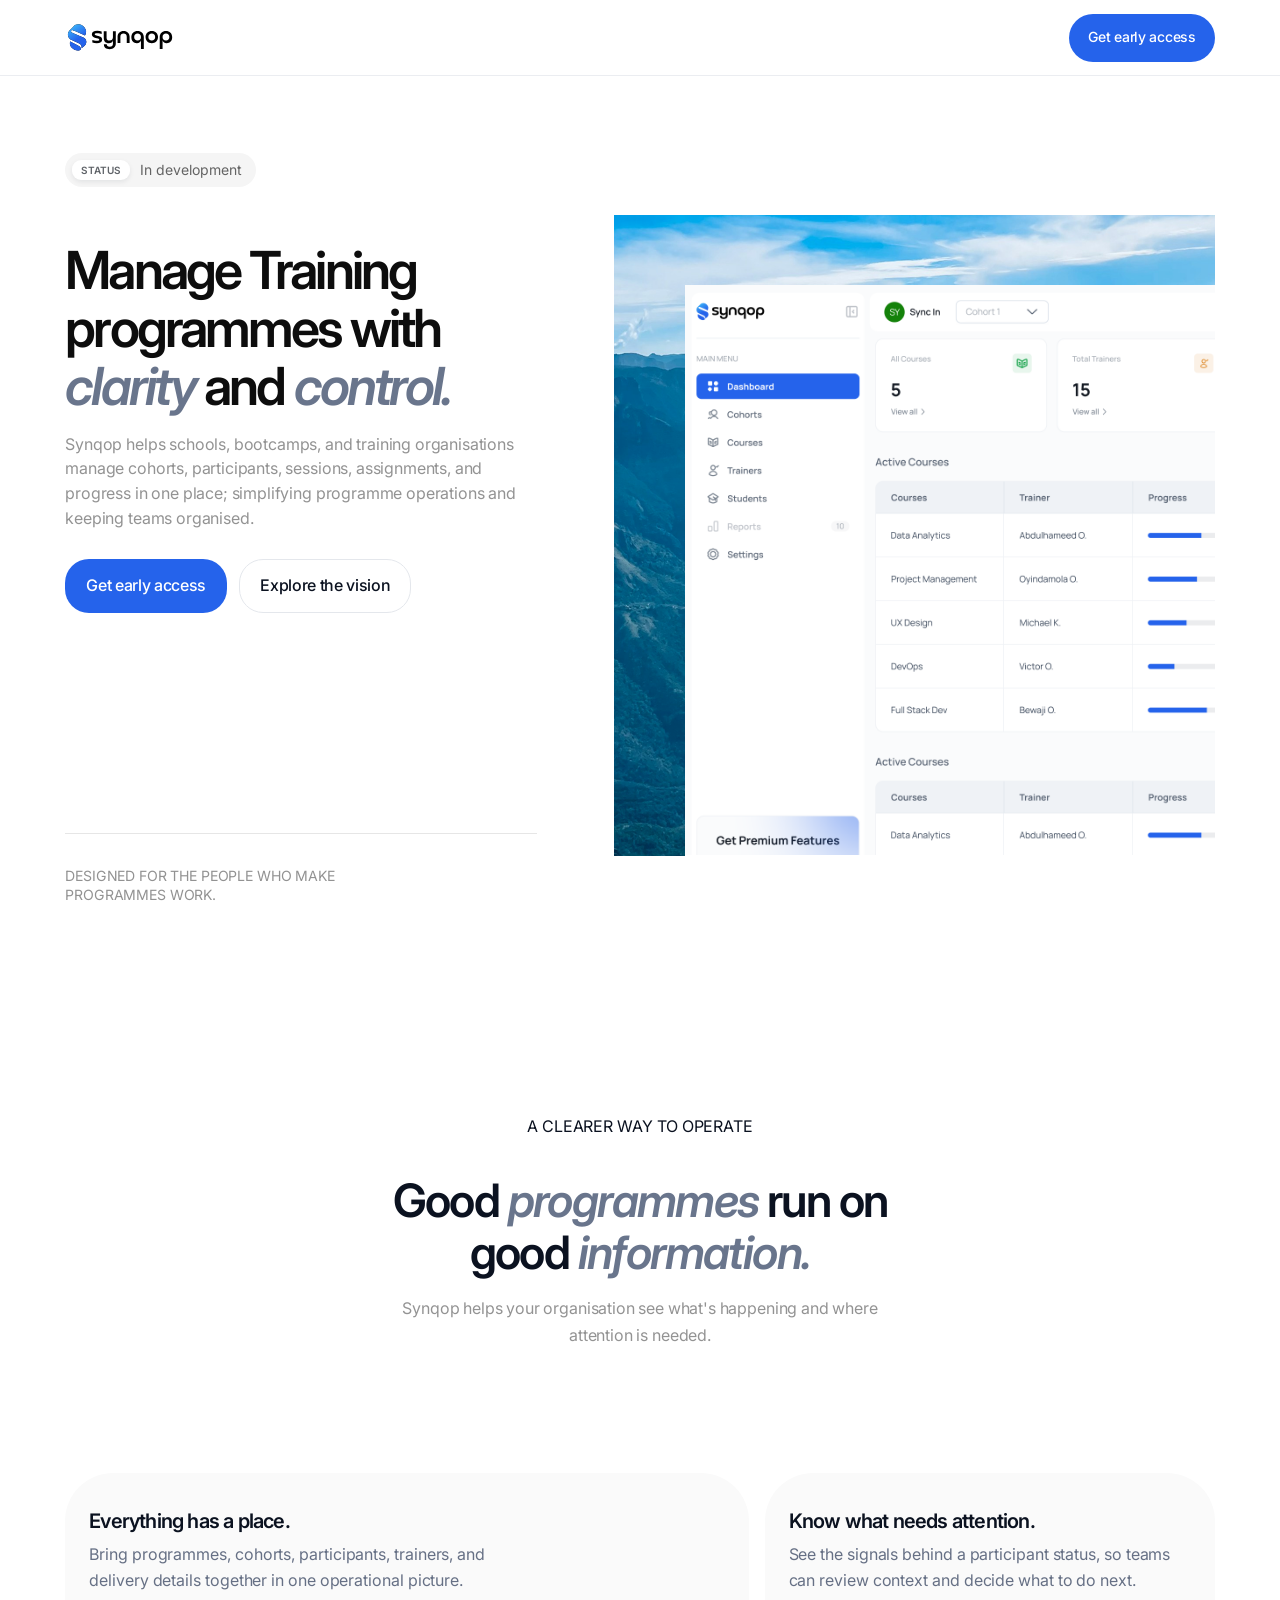
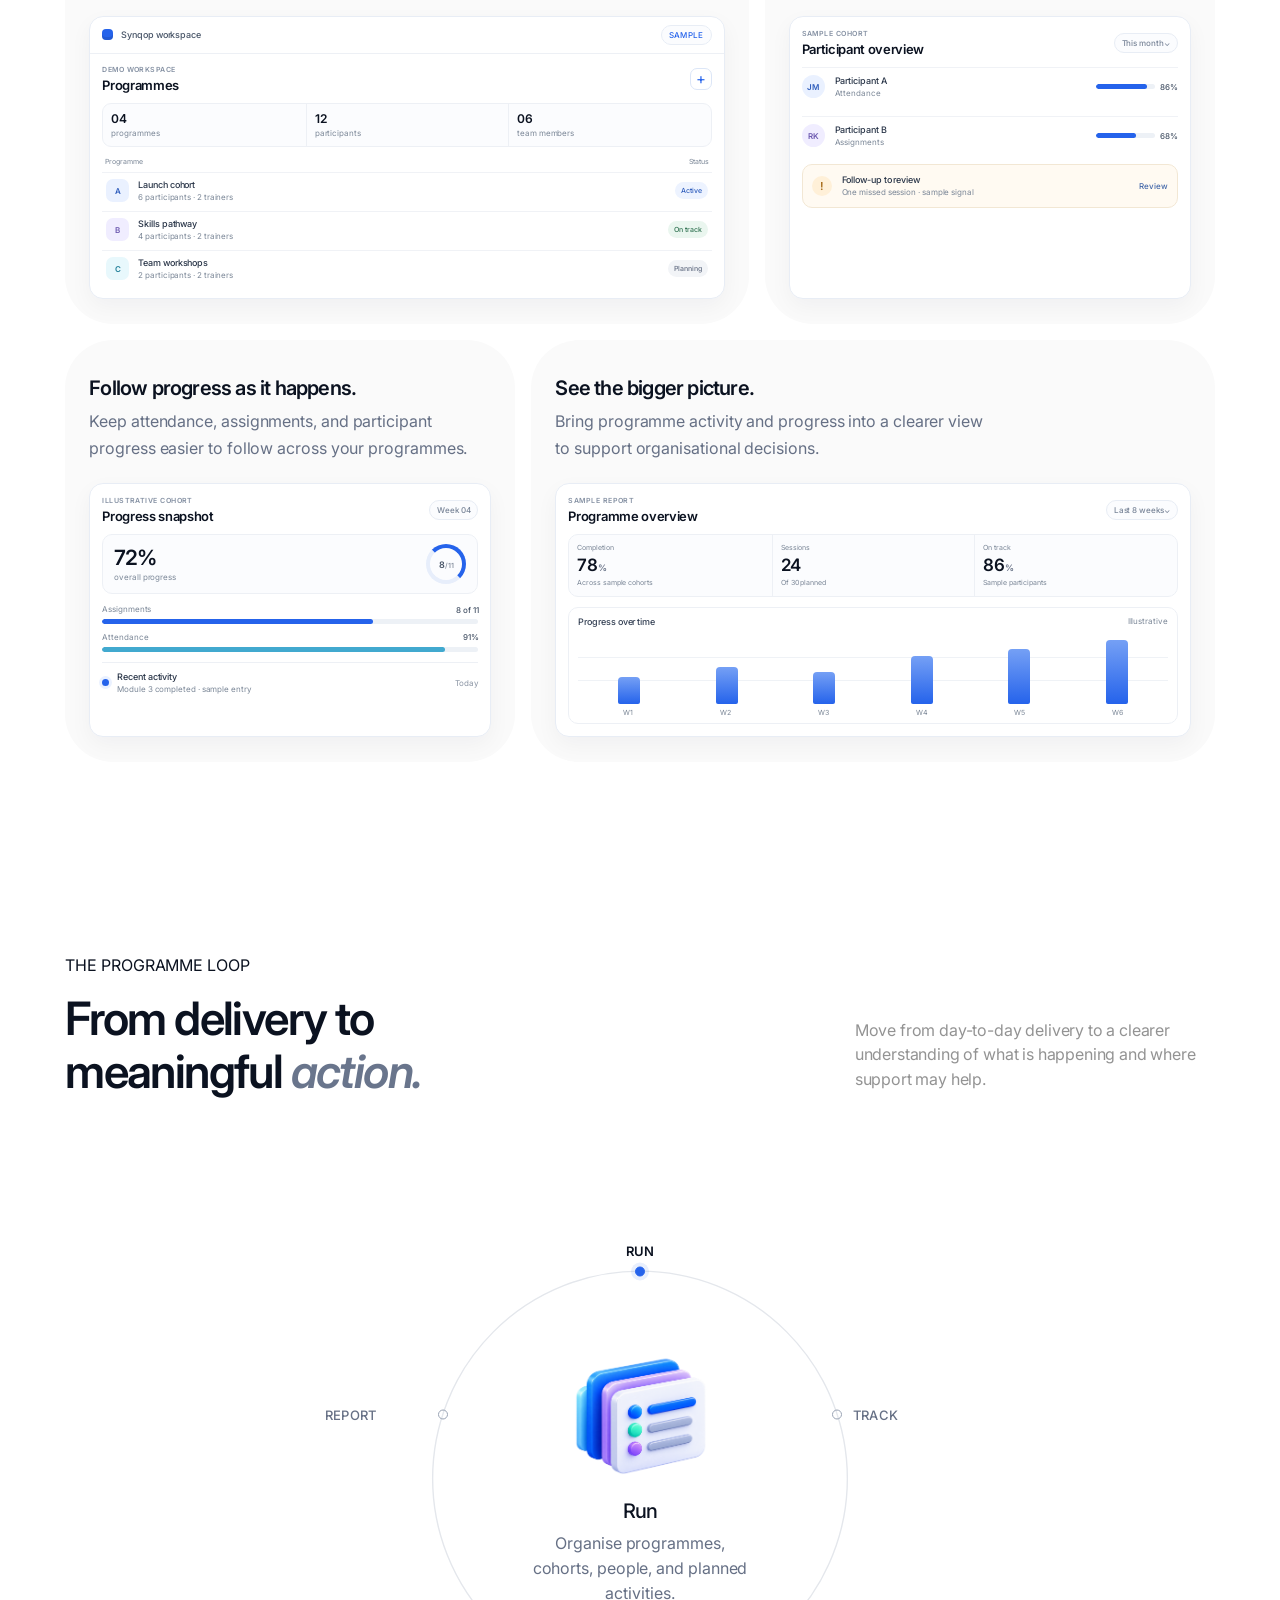
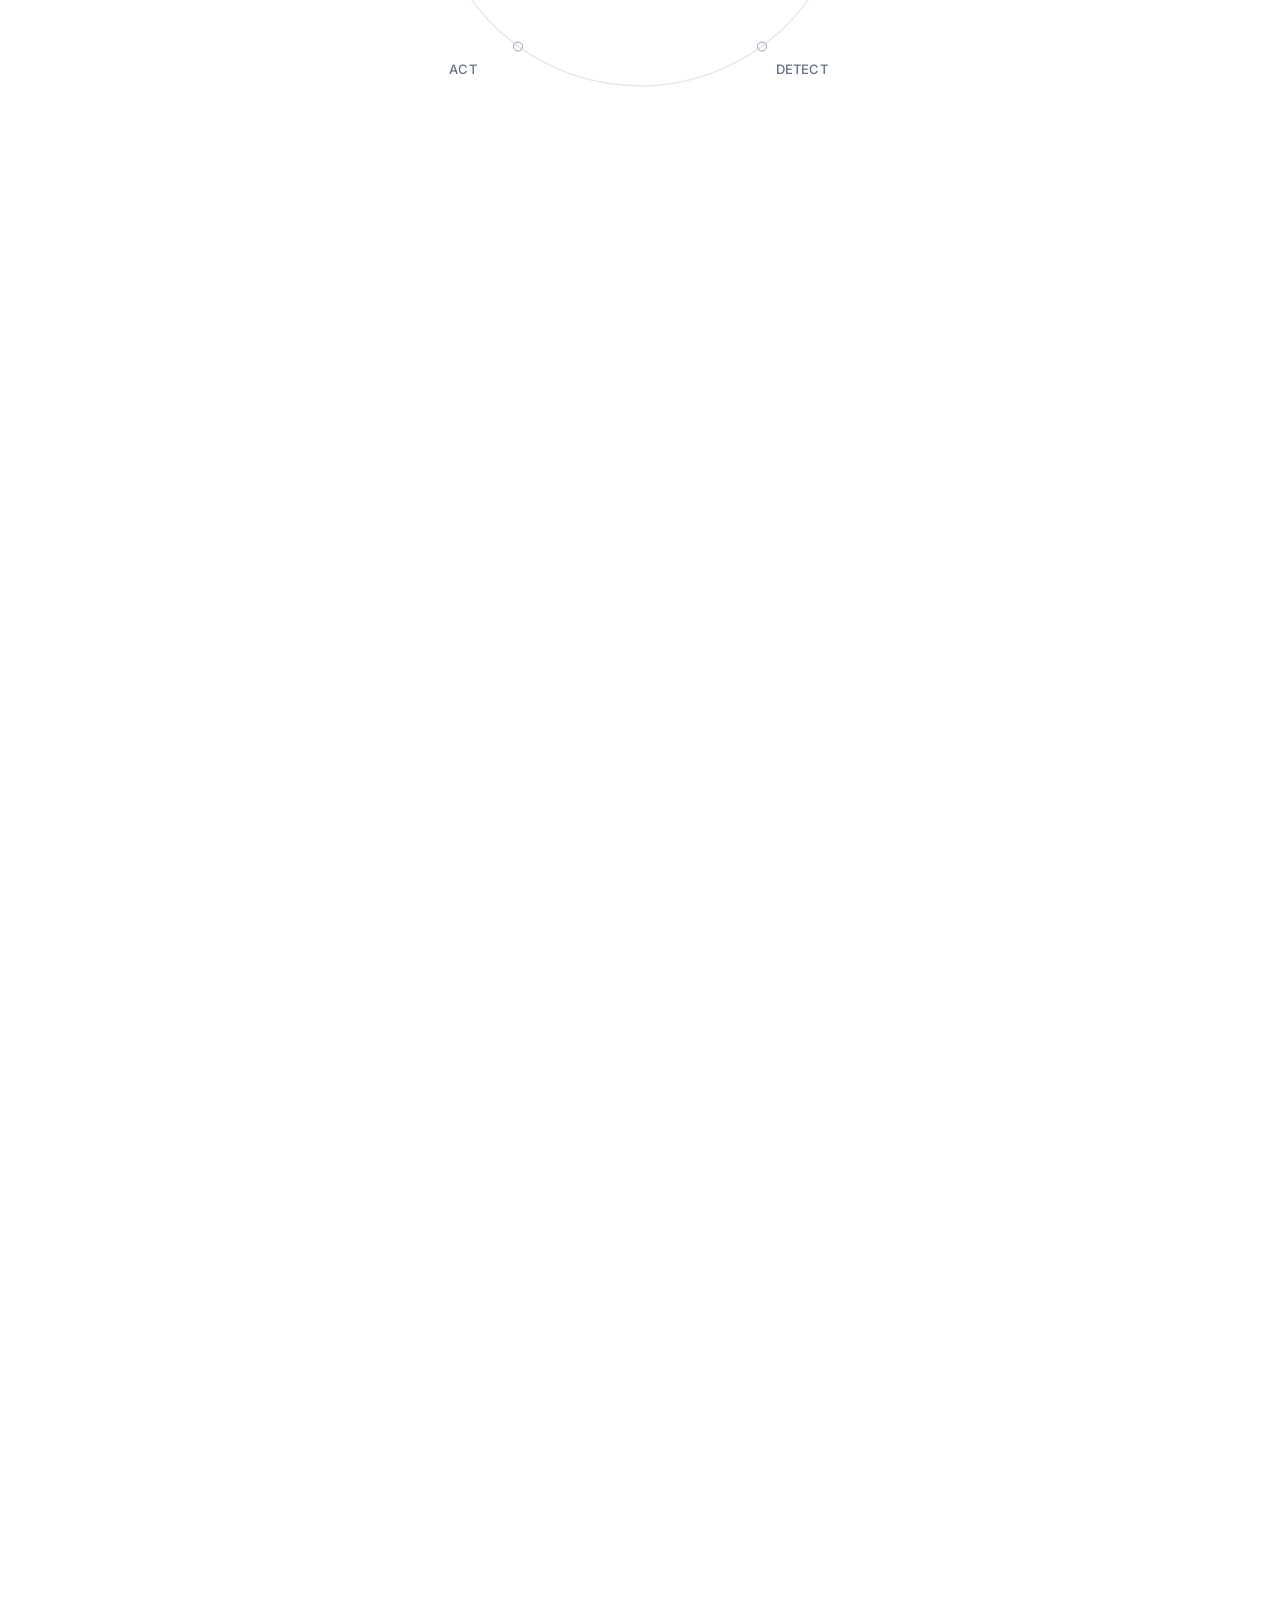
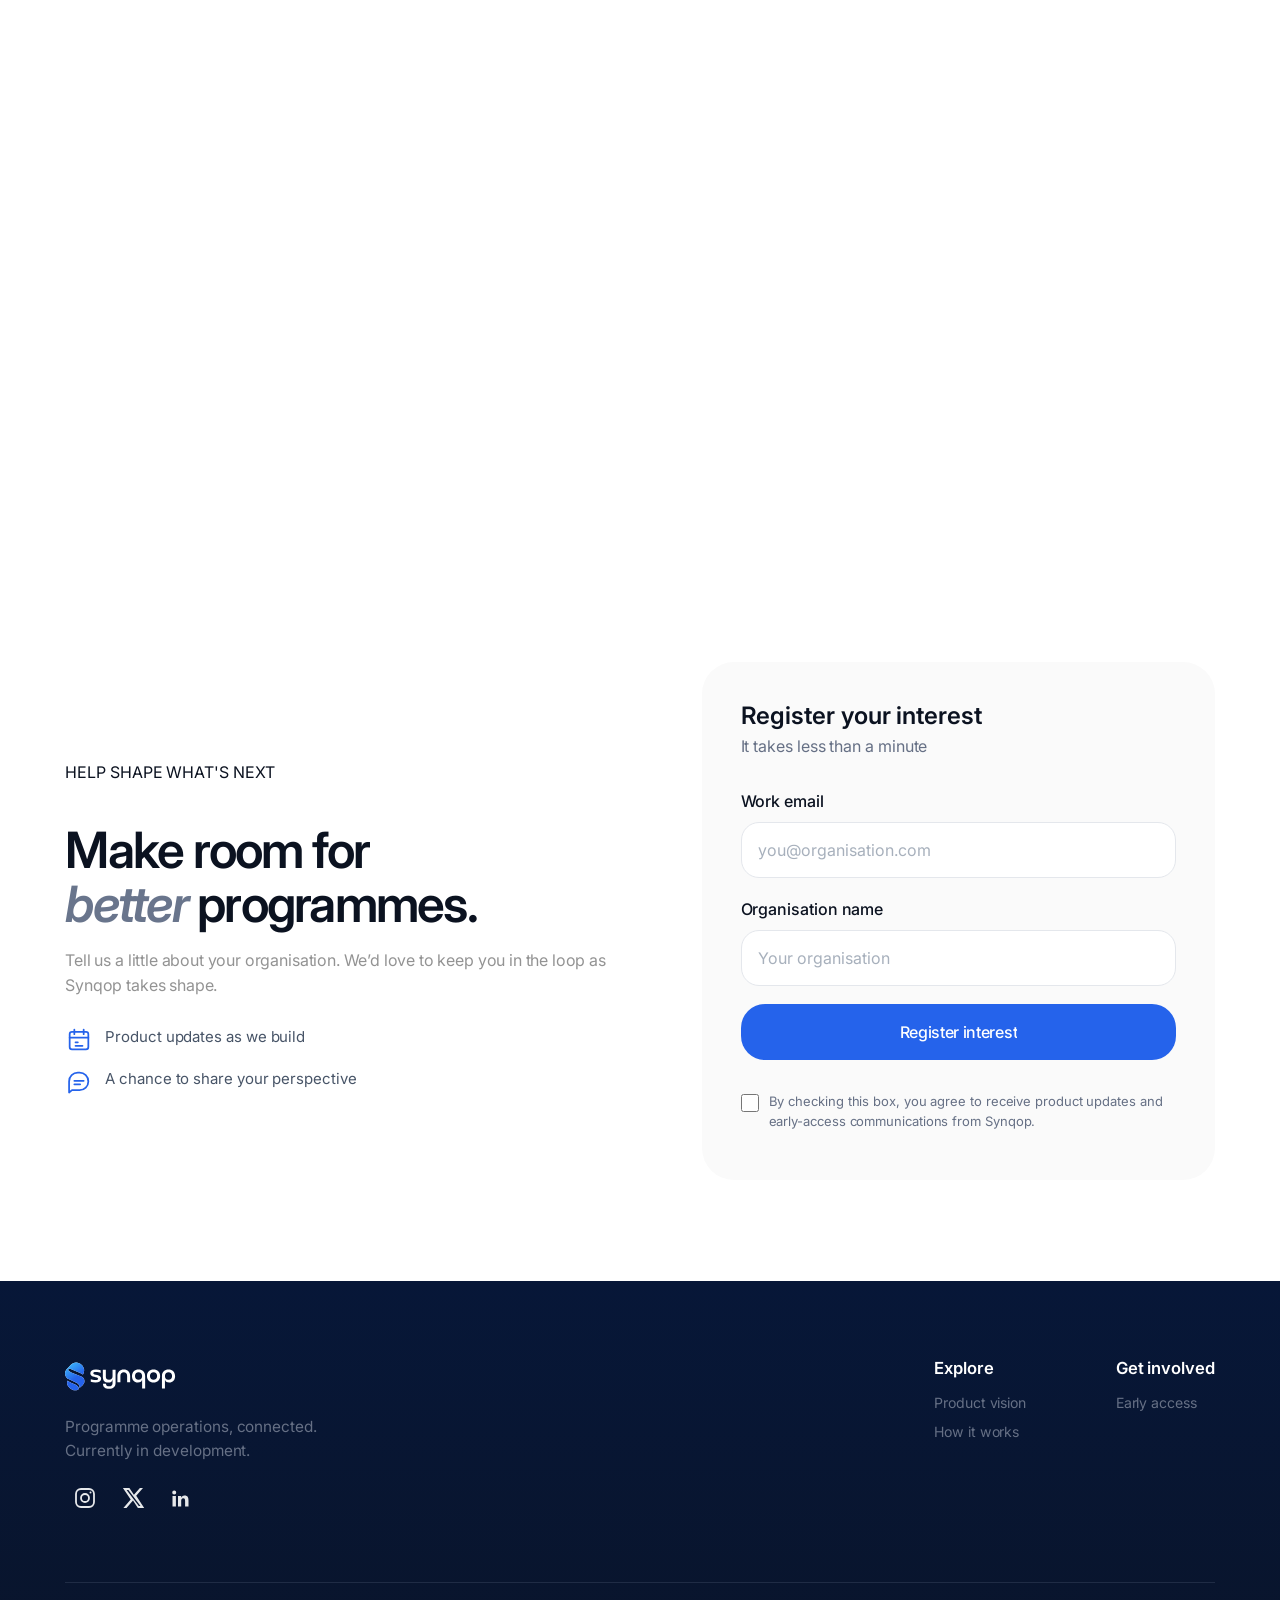
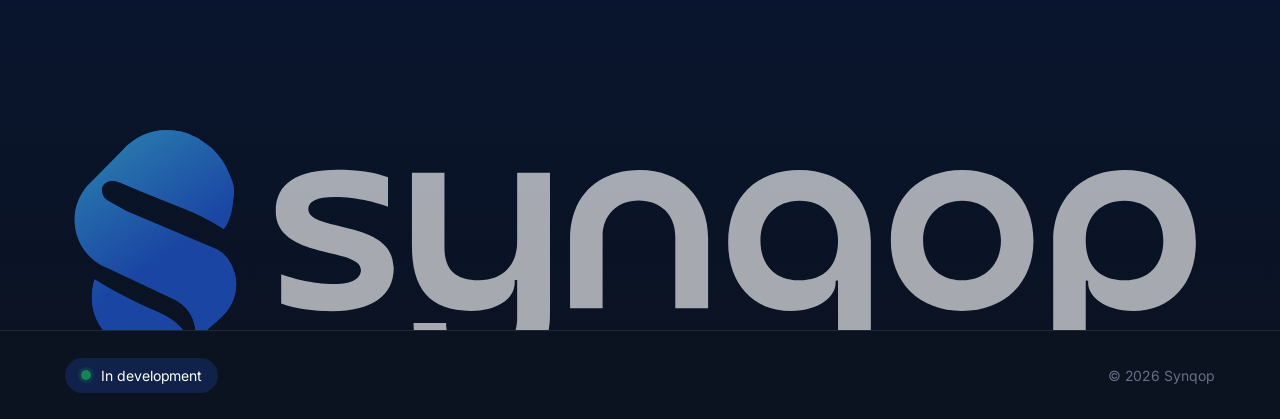
==== index.html @ 8744304a "added social links to the footer" ====
<!DOCTYPE html>
<html lang="en">
  <head>
    <title>
      Synqop - Manage Training programmes with control.
    </title>

    <meta charset="utf-8" />
    <meta name="viewport" content="width=device-width, initial-scale=1" />
    <meta name="theme-color" content="#fafafa" />
    <meta
      name="description"
      content="Synqop brings programme delivery, participant progress, and follow-up into one clear view."/>

    <meta property="og:title" content="Synqop - Manage Training programmes with control." />
    <meta property="og:site_name" content="Synqop - Manage Training programmes with control." />

    <meta
      property="og:description"
      content="Synqop brings programme delivery, participant progress, and follow-up into one clear view."/>

    <meta property="og:type" content="website" />
    <meta property="og:image" content="https://synqop.com/images/og-image.jpeg" />
    <meta property="og:image:width" content="1200" />
    <meta property="og:image:height" content="630" />
    <meta property="og:image:type" content="image/png" />
    <meta property="og:image:alt" content="Synqop programme operations dashboard preview." />

    <meta name="twitter:card" content="summary_large_image" />
    <meta name="twitter:title" content="Synqop - Manage Training programmes with control." />
    <meta
      name="twitter:description"
      content="Synqop helps manage cohorts, participants, sessions, assignments, and progress in one place."/>

    <meta name="twitter:image" content="https://synqop.com/images/og-image.jpeg" />
    <meta name="twitter:image:alt" content="Synqop programme operations dashboard preview." />

    <link rel="icon" type="image/svg+xml" href="public/icons/favicon.svg" />
    <link rel="apple-touch-icon" href="public/icons/apple-touch-icon.png" />
    <link rel="preconnect" href="https://fonts.googleapis.com" />
    <link rel="preconnect" href="https://fonts.gstatic.com" crossorigin />

    <link
      href="https://fonts.googleapis.com/css2?family=Inter:opsz,wght@14..32,400..700&display=swap"
      rel="stylesheet"/>
    <link rel="stylesheet" href="src/styles/styles.css" />
    <script src="src/scripts/script.js" defer></script>

  </head>
  <body>
    <a class="skip-link" href="#main">Skip to content</a>
    <header class="site-header">
      <div class="container nav-wrap">
        <a class="brand" href="#top" aria-label="Synqop home">
          <img
            class="brand-logo"
            src="public/images/synqop-logo.svg"
            alt="Synqop"
          />
        </a>
        
        <!-- <span class="dev-label"><span></span> In development</span> -->
        <!-- <button
          class="menu-toggle"
          aria-expanded="false"
          aria-controls="primary-nav"
          aria-label="Open navigation"
        >
          <span></span><span></span>
        </button> -->

        <!-- <nav id="primary-nav" class="primary-nav" aria-label="Main navigation">
          <a href="#product">Product</a><a href="#workflow">How it works</a
          ><a href="#capabilities">Capabilities</a>
        </nav> -->

        <a class="button button-small header-cta" href="#early-access">
          <span class="button-label-window">
            <span class="button-label-stack">
              <span class="button-label">Get early access</span>
              <span class="button-label button-label-duplicate" aria-hidden="true">Get early access</span>
            </span>
          </span>
        </a>
      </div>
    </header>

    <main id="main">
      <section class="hero container" id="top">
        <div class="hero-copy">
          <div class="hero-copy-inner">
            <p class="hero-status" aria-label="New, in development">
              <span class="hero-status-text">STATUS</span>
              <span>In development</span>
            </p>

            <h1>
              <span class="hero-heading-clip">
                <span class="hero-heading-text">
                  Manage Training<br />programmes with<br /><span>clarity</span> and
                  <span>control.</span>
                </span>
              </span>
            </h1>
            <p class="lede">
              Synqop helps schools, bootcamps, and training organisations manage cohorts, 
              participants, sessions, assignments, and progress in one place; 
              simplifying programme operations and keeping teams organised.
            </p>
          </div>

          <div class="hero-actions">
            <a class="button" href="#early-access">
              <span class="button-label-window">
                <span class="button-label-stack">
                  <span class="button-label">Get early access</span>
                  <span class="button-label button-label-duplicate" aria-hidden="true">Get early access</span>
                </span>
              </span>
            </a>
            <a class="button button-secondary" href="#product">
              <span class="button-label-window">
                <span class="button-label-stack">
                  <span class="button-label">Explore the vision</span>
                  <span class="button-label button-label-duplicate" aria-hidden="true">Explore the vision</span>
                </span>
              </span>
            </a>
          </div>

          <div class="hero-note">
            <p>
              DESIGNED FOR THE PEOPLE WHO MAKE PROGRAMMES WORK.
            </p>
          </div>
        </div>

        <div class="hero-visual hero-visual--landscape"
          role="group" aria-label="Product image area with landscape background pending">
          <div class="hero-product-frame">
            <div class="hero-product-placeholder"
              role="img"
              aria-label="Synqop Admin Dashboard">
            </div>
          </div>
        </div>
      </section>

      <!-- <section class="trust-strip container" aria-label="Product principles">
        <span>One connected view of</span><b>PROGRAMMES</b><i></i><b>PEOPLE</b
        ><i></i><b>PROGRESS</b><i></i><b>FOLLOW-UP</b>
      </section> -->

      <section class="section product-section" id="product">
        <div class="product-container container">
          <div class="section-heading" data-reveal>
            <p class="eyebrow">A CLEARER WAY TO OPERATE</p>
            <h2>Good <span>programmes</span> run on<br />good <span>information.</span></h2>

            <p class="lede">
              <!-- Bring programme delivery, participant progress, 
              and important signals into one clearer view.  -->
              Synqop helps your organisation see what's 
              happening and where attention is needed.
            </p>
          </div>
          <div class="product-grid">
            <article class="product-card" data-reveal>
              <h3>Everything has a place.</h3>
              <p>
                Bring programmes, cohorts, participants, trainers, and delivery
                details together in one operational picture.
              </p>
              <div class="card-illustration illustration-connected" data-illustration-slot="connected-delivery" aria-hidden="true">
                <div class="mini-workspace">
                  <div class="mini-workspace-topbar visual-reveal">
                    <span class="mini-brand-mark"></span>
                    <span>Synqop workspace</span>
                    <span class="mini-sample-tag">SAMPLE</span>
                  </div>
                  <div class="mini-workspace-content">
                    <div class="mini-view-heading visual-reveal">
                      <div><span class="mini-overline">DEMO WORKSPACE</span><strong>Programmes</strong></div>
                      <span class="mini-action-dot">+</span>
                    </div>
                    <div class="mini-stat-strip visual-reveal">
                      <div><strong>04</strong><span>programmes</span></div>
                      <div><strong>12</strong><span>participants</span></div>
                      <div><strong>06</strong><span>team members</span></div>
                    </div>
                    <div class="mini-programme-list">
                      <div class="mini-list-heading visual-reveal"><span>Programme</span><span>Status</span></div>
                      <div class="mini-programme-row visual-reveal">
                        <span class="mini-row-symbol symbol-blue">A</span><span class="mini-row-copy"><strong>Launch cohort</strong><small>6 participants · 2 trainers</small></span><span class="mini-status status-blue">Active</span>
                      </div>
                      <div class="mini-programme-row visual-reveal">
                        <span class="mini-row-symbol symbol-violet">B</span><span class="mini-row-copy"><strong>Skills pathway</strong><small>4 participants · 2 trainers</small></span><span class="mini-status status-green">On track</span>
                      </div>
                      <div class="mini-programme-row visual-reveal">
                        <span class="mini-row-symbol symbol-cyan">C</span><span class="mini-row-copy"><strong>Team workshops</strong><small>2 participants · 2 trainers</small></span><span class="mini-status status-muted">Planning</span>
                      </div>
                    </div>
                  </div>
                </div>
              </div>
            </article>

            <article class="product-card" data-reveal>
              <h3>Know what needs attention.</h3>
              <p>
                See the signals behind a participant status, so teams can review
                context and decide what to do next.
              </p>
              <div class="card-illustration illustration-signals" data-illustration-slot="transparent-signals" aria-hidden="true">
                <div class="mini-monitor">
                  <div class="mini-monitor-heading visual-reveal">
                    <div><span class="mini-overline">SAMPLE COHORT</span><strong>Participant overview</strong></div>
                    <span class="mini-range-pill">This month⌄</span>
                  </div>
                  <div class="mini-participant-row visual-reveal">
                    <span class="mini-avatar avatar-blue">JM</span>
                    <span class="mini-row-copy"><strong>Participant A</strong><small>Attendance</small></span>
                    <span class="mini-participant-progress"><i class="mini-progress-track"><i class="mini-progress-fill" style="--progress: 86%"></i></i><b>86%</b></span>
                  </div>
                  <div class="mini-participant-row visual-reveal">
                    <span class="mini-avatar avatar-violet">RK</span>
                    <span class="mini-row-copy"><strong>Participant B</strong><small>Assignments</small></span>
                    <span class="mini-participant-progress"><i class="mini-progress-track"><i class="mini-progress-fill" style="--progress: 68%"></i></i><b>68%</b></span>
                  </div>
                  <div class="mini-followup-alert visual-reveal">
                    <span class="mini-alert-mark">!</span>
                    <span class="mini-row-copy"><strong>Follow-up to review</strong><small>One missed session · sample signal</small></span>
                    <span class="mini-alert-link">Review</span>
                  </div>
                </div>
              </div>
            </article>
            <article class="product-card" data-reveal>
              <h3>Follow progress as it happens.</h3>
              <p>
                Keep attendance, assignments, and participant progress easier
                to follow across your programmes.
              </p>
              <div class="card-illustration illustration-progress" data-illustration-slot="progress-tracking" aria-hidden="true">
                <div class="mini-progress-view">
                  <div class="mini-progress-heading visual-reveal">
                    <div><span class="mini-overline">ILLUSTRATIVE COHORT</span><strong>Progress snapshot</strong></div>
                    <span class="mini-week-pill">Week 04</span>
                  </div>
                  <div class="mini-progress-summary visual-reveal">
                    <div><strong>72%</strong><span>overall progress</span></div>
                    <div class="mini-completion-ring"><span>8<small>/11</small></span></div>
                  </div>
                  <div class="mini-progress-metrics visual-reveal">
                    <div class="mini-progress-line"><span>Assignments</span><b>8 of 11</b><i class="mini-progress-track"><i class="mini-progress-fill" style="--progress: 72%"></i></i></div>
                    <div class="mini-progress-line"><span>Attendance</span><b>91%</b><i class="mini-progress-track"><i class="mini-progress-fill fill-cyan" style="--progress: 91%"></i></i></div>
                  </div>
                  <div class="mini-activity visual-reveal"><span class="mini-activity-dot"></span><span><strong>Recent activity</strong><small>Module 3 completed · sample entry</small></span><time>Today</time></div>
                </div>
              </div>
            </article>
            <article class="product-card" data-reveal>
              <h3>See the bigger picture.</h3>
              <p>
                Bring programme activity and progress into a clearer view to
                support organisational decisions.
              </p>
              <div class="card-illustration illustration-reporting" data-illustration-slot="programme-reporting" aria-hidden="true">
                <div class="mini-report">
                  <div class="mini-report-heading visual-reveal">
                    <div><span class="mini-overline">SAMPLE REPORT</span><strong>Programme overview</strong></div>
                    <span class="mini-range-pill">Last 8 weeks⌄</span>
                  </div>
                  <div class="mini-report-metrics visual-reveal">
                    <div><span>Completion</span><strong>78<small>%</small></strong><em>Across sample cohorts</em></div>
                    <div><span>Sessions</span><strong>24</strong><em>Of 30 planned</em></div>
                    <div><span>On track</span><strong>86<small>%</small></strong><em>Sample participants</em></div>
                  </div>
                  <div class="mini-chart-panel visual-reveal">
                    <div class="mini-chart-title"><strong>Progress over time</strong><span>Illustrative</span></div>
                    <div class="mini-chart">
                      <span class="mini-chart-grid grid-one"></span><span class="mini-chart-grid grid-two"></span>
                      <i class="mini-chart-bar" style="--bar-height: 38%"></i><i class="mini-chart-bar" style="--bar-height: 52%"></i><i class="mini-chart-bar" style="--bar-height: 46%"></i><i class="mini-chart-bar" style="--bar-height: 68%"></i><i class="mini-chart-bar" style="--bar-height: 78%"></i><i class="mini-chart-bar" style="--bar-height: 91%"></i>
                    </div>
                    <div class="mini-chart-labels"><span>W1</span><span>W2</span><span>W3</span><span>W4</span><span>W5</span><span>W6</span></div>
                  </div>
                </div>
              </div>
            </article>
          </div>
        </div>
      </section>
      
      <section class="section workflow-section" id="workflow">
        <div class="container">
          <div class="workflow-intro" data-reveal>
            <div>
              <p class="eyebrow">THE PROGRAMME LOOP</p>
              <!-- <h2>From <span>delivery</span> run on<br />good <span>information.</span></h2> -->
              <h2>From delivery to <br />meaningful <span>action.</span></h2>
            </div>
            <p class="lede">
              Move from day-to-day delivery to a clearer understanding of what
              is happening and where support may help.
            </p>
          </div>
          <div class="loop-sequence" data-loop-sequence>
            <div class="loop-sticky">
              <div class="loop-scroll-content">
                <div
                  class="loop-diagram"
                  role="group"
                  aria-label="Five stages in the Synqop programme workflow"
                >
                  <svg class="loop-orbit-svg" viewBox="0 0 100 100" aria-hidden="true">
                    <circle class="orbit-track" cx="50" cy="50" r="48" />
                    <path class="orbit-progress-segment" data-progress-arc="0" d="M50 2 A48 48 0 0 1 95.65 35.17" />
                    <path class="orbit-progress-segment" data-progress-arc="1" d="M95.65 35.17 A48 48 0 0 1 78.21 88.83" />
                    <path class="orbit-progress-segment" data-progress-arc="2" d="M78.21 88.83 A48 48 0 0 1 21.79 88.83" />
                    <path class="orbit-progress-segment" data-progress-arc="3" d="M21.79 88.83 A48 48 0 0 1 4.35 35.17" />
                    <path class="orbit-progress-segment" data-progress-arc="4" d="M4.35 35.17 A48 48 0 0 1 50 2" />
                  </svg>

                  <ol class="loop-stages" aria-label="Programme stages">
                    <li class="loop-stage is-active" data-stage="0" aria-current="step">
                      <span class="stage-marker" aria-hidden="true"></span>
                      <span class="stage-name">Run</span>
                    </li>
                    <li class="loop-stage" data-stage="1">
                      <span class="stage-marker" aria-hidden="true"></span>
                      <span class="stage-name">Track</span>
                    </li>
                    <li class="loop-stage" data-stage="2">
                      <span class="stage-marker" aria-hidden="true"></span>
                      <span class="stage-name">Detect</span>
                    </li>
                    <li class="loop-stage" data-stage="3">
                      <span class="stage-marker" aria-hidden="true"></span>
                      <span class="stage-name">Act</span>
                    </li>
                    <li class="loop-stage" data-stage="4">
                      <span class="stage-marker" aria-hidden="true"></span>
                      <span class="stage-name">Report</span>
                    </li>
                  </ol>

                  <div class="loop-core" aria-live="polite" aria-atomic="true">
                    <div class="loop-visual is-active" data-visual="0" aria-hidden="false">
                      <img
                        src="src/assets/images/workflow-3d-icons/run.png"
                        alt="3D illustration representing programme setup and organisation"
                        width="1374"
                        height="1145"
                      />
                    </div>
                    <div class="loop-visual" data-visual="1" aria-hidden="true">
                      <img
                        src="src/assets/images/workflow-3d-icons/track.png"
                        alt="3D illustration representing programme activity and progress tracking"
                        width="1353"
                        height="1162"
                      />
                    </div>
                    <div class="loop-visual" data-visual="2" aria-hidden="true">
                      <img
                        src="src/assets/images/workflow-3d-icons/detect.png"
                        alt="3D illustration representing the detection of programme risks and issues"
                        width="1378"
                        height="1141"
                      />
                    </div>
                    <div class="loop-visual" data-visual="3" aria-hidden="true">
                      <img
                        src="src/assets/images/workflow-3d-icons/act.png"
                        alt="3D illustration representing taking action on programme insights"
                        width="1619"
                        height="971"
                      />
                    </div>
                    <div class="loop-visual" data-visual="4" aria-hidden="true">
                      <img
                        src="src/assets/images/workflow-3d-icons/report.png"
                        alt="3D illustration representing programme reports and outcomes"
                        width="1377"
                        height="1142"
                      />
                    </div>
                    <div class="loop-stage-copy" data-loop-copy>
                      <h3 data-loop-title>Run</h3>
                      <p data-loop-description>
                        Organise programmes, cohorts, people, and planned activities.
                      </p>
                    </div>
                  </div>
                </div>
              </div>
            </div>
          </div>

          <ol class="loop-static-list" aria-label="The five Programme Loop stages">
            <li>
              <span class="static-marker" aria-hidden="true"></span>
              <div class="static-stage-content">
                <img
                  src="src/assets/images/workflow-3d-icons/run.png"
                  alt="3D illustration representing programme setup and organisation"
                  width="1374"
                  height="1145"
                />
                <h3>Run</h3>
                <p>Organise programmes, cohorts, people, and planned activities.</p>
              </div>
            </li>
            <li>
              <span class="static-marker" aria-hidden="true"></span>
              <div class="static-stage-content">
                <img
                  src="src/assets/images/workflow-3d-icons/track.png"
                  alt="3D illustration representing programme activity and progress tracking"
                  width="1353"
                  height="1162"
                />
                <h3>Track</h3>
                <p>Keep sessions, attendance, and assignments in view as work happens.</p>
              </div>
            </li>
            <li>
              <span class="static-marker" aria-hidden="true"></span>
              <div class="static-stage-content">
                <img
                  src="src/assets/images/workflow-3d-icons/detect.png"
                  alt="3D illustration representing the detection of programme risks and issues"
                  width="1378"
                  height="1141"
                />
                <h3>Detect</h3>
                <p>Notice patterns and signals that may need a closer look.</p>
              </div>
            </li>
            <li>
              <span class="static-marker" aria-hidden="true"></span>
              <div class="static-stage-content">
                <img
                  src="src/assets/images/workflow-3d-icons/act.png"
                  alt="3D illustration representing taking action on programme insights"
                  width="1619"
                  height="971"
                />
                <h3>Act</h3>
                <p>Coordinate a considered follow-up with the right people.</p>
              </div>
            </li>
            <li>
              <span class="static-marker" aria-hidden="true"></span>
              <div class="static-stage-content">
                <img
                  src="src/assets/images/workflow-3d-icons/report.png"
                  alt="3D illustration representing programme reports and outcomes"
                  width="1377"
                  height="1142"
                />
                <h3>Report</h3>
                <p>Bring operational details together into useful summaries.</p>
              </div>
            </li>
          </ol>
        </div>
      </section>

      <section class="early-section" id="early-access">
        <div class="container early-wrap">
          <div class="early-copy" data-reveal>
            <p class="eyebrow">HELP SHAPE WHAT'S NEXT</p>
            <h2>Make room for<br /><span class="lede">better</span> programmes.</h2>
            <p class="lede">
              Tell us a little about your organisation. We’d love to keep you in
              the loop as Synqop takes shape.
            </p>
            <div class="early-points">
              <span>
                <svg class="benefit-icon" viewBox="0 0 24 24" aria-hidden="true" focusable="false">
                  <rect x="4" y="5" width="16" height="15" rx="2" />
                  <path d="M8 3v4m8-4v4M4 10h16m-11 4h2m-2 3h6" />
                </svg>
                Product updates as we build
              </span>
              <span>
                <svg class="benefit-icon" viewBox="0 0 24 24" aria-hidden="true" focusable="false">
                  <path d="M20 11.5a7.5 7.5 0 0 1-7.5 7.5H6l-2.5 2v-9.5A7.5 7.5 0 0 1 11 4h1.5a7.5 7.5 0 0 1 7.5 7.5Z" />
                  <path d="M8 11h8m-8 3h5" />
                </svg>
                A chance to share your perspective
              </span>
            </div>
          </div>

          <form
            class="interest-form"
            id="interest-form"
            action="https://formspree.io/f/meaelpwk"
            method="POST"
            aria-describedby="form-status"
            data-reveal
          >
            <div class="form-heading">
              <!-- <img
                class="form-logo"
                src="public\icons\icon-192.png"
                alt="Synqop logo"
                width="1200"
                height="400"
              /> -->
              <div>
                <b>Register your interest</b>
                <small>It takes less than a minute</small>
              </div>
            </div>
            <label for="email">Work email</label>
            <input
              id="email"
              name="email"
              type="email"
              autocomplete="email"
              placeholder="you@organisation.com"
              required
              aria-describedby="email-error"
            />
            <span class="field-error" id="email-error"></span>
            <label for="organisation">Organisation name</label>
            <input
              id="organisation"
              name="organisation"
              autocomplete="organization"
              placeholder="Your organisation"
              required
              aria-describedby="org-error"
            />
            <span class="field-error" id="org-error"></span>
            <button class="button form-submit" type="submit">
              <span class="button-label-window">
                <span class="button-label-stack">
                  <span class="button-label">Register interest</span>
                  <span class="button-label button-label-duplicate" aria-hidden="true">Register interest</span>
                </span>
              </span>
            </button>

            <div class="form-consent">
              <input
                class="form-consent-checkbox"
                id="consent"
                name="consent"
                type="checkbox"
                value="agreed"
                required
              />
              <label for="consent">
                By checking this box, you agree to receive product updates and
                early-access communications from Synqop.
              </label>
            </div>
            <div
              id="form-status"
              class="form-status"
              role="status"
              aria-live="polite"
            ></div>
          </form>
        </div>
      </section>
    </main>

    <footer class="site-footer" id="footer">
      <div class="container footer-main">
        <div class="footer-brand">
          <a class="brand" href="#top" aria-label="Synqop home">
            <img
              class="brand-logo"
              src="src/assets/images/Synqop Main Logo white.svg"
              alt="Synqop"
            />
          </a>
          <p>Programme operations, connected.<br />Currently in development.</p>
          <div class="footer-social-links" aria-label="Social media">
            <a
              class="footer-social-link"
              href="https://www.instagram.com/synqop?mdxt=bmcyazgwYWNlc2Z2&amp;utm_source=qr"
              target="_blank"
              rel="noopener noreferrer"
              aria-label="Synqop on Instagram"
            >
              <svg aria-hidden="true" focusable="false" viewBox="0 0 24 24">
                <rect x="3" y="3" width="18" height="18" rx="5" />
                <circle cx="12" cy="12" r="4" />
                <circle class="footer-social-icon-dot" cx="17.5" cy="6.5" r="1" />
              </svg>
            </a>
            <a
              class="footer-social-link"
              href="https://x.com/synqop?s=11"
              target="_blank"
              rel="noopener noreferrer"
              aria-label="Synqop on X"
            >
              <svg aria-hidden="true" focusable="false" viewBox="0 0 24 24">
                <path d="M18.9 2H22l-6.8 7.8L23.2 22h-6.3L12 14.6 5.5 22H2.4l7.3-8.4L1.9 2h6.5l4.5 6.8L18.9 2Zm-1.1 18h1.7L7.4 3.9H5.6L17.8 20Z" />
              </svg>
            </a>
            <a
              class="footer-social-link"
              href="https://www.linkedin.com/company/synqop-platform/"
              target="_blank"
              rel="noopener noreferrer"
              aria-label="Synqop on LinkedIn"
            >
              <svg aria-hidden="true" focusable="false" viewBox="0 0 24 24">
                <path d="M5.2 8.4a2 2 0 1 0 0-4 2 2 0 0 0 0 4ZM3.5 10h3.4v10.5H3.5V10Zm5.5 0h3.2v1.4h.1a3.5 3.5 0 0 1 3.2-1.8c3.4 0 4 2.2 4 5v5.9h-3.4v-5.2c0-1.3 0-3-1.8-3s-2.1 1.4-2.1 2.9v5.3H9V10Z" />
              </svg>
            </a>
          </div>
        </div>
        <div class="footer-nav">
          <div>
            <b>Explore</b>
            <a href="#product">Product vision</a>
            <a href="#workflow">How it works</a>
          </div>
          <div>
            <b>Get involved</b>
            <a href="#early-access">Early access</a></div>
        </div>
      </div>
      <div class="footer-end">
        <div class="container footer-wordmark">
          <img
            class="footer-wordmark-image"
            src="src/assets/images/Synqop White Logo.svg"
            alt=""
            aria-hidden="true"
          />
        </div>
        <div class="footer-bottom">
          <div class="container footer-bottom-inner">
            <span class="footer-status"><i aria-hidden="true"></i>In development</span>
            <span class="footer-copyright">© <span id="year">2026</span> Synqop</span>
          </div>
        </div>
      </div>
    </footer>
  </body>
</html>
---- src/styles/styles.css ----
:root {
  --color-primary: #2563eb;
  --color-primary-hover: #1d4ed8;
  --color-navy: #0b1220;
  --color-gradient-secondary: #41c7fd;
  --color-black: #0d0d0d;
  --color-neutral: #fafafa;
  --color-white: #ffffff;
  --color-footer-gradient-start: #071738;
  --color-footer-divider: rgba(148, 163, 184, 0.16);
  --color-footer-status-bg: rgba(37, 99, 235, 0.2);

  --font-family-sans: "Inter", -apple-system, BlinkMacSystemFont, "Segoe UI",
    sans-serif;
  --font-weight-regular: 400;
  --font-weight-medium: 500;
  --font-weight-semibold: 600;

  --letter-spacing-body: -0.005em;
  --letter-spacing-controls: -0.02em;
  --letter-spacing-display: -0.045em;
  --letter-spacing-section: -0.035em;

  --blue: var(--color-primary);
  --blue-dark: var(--color-primary-hover);
  --ink: var(--color-navy);
  --text: #475467;
  --muted: #667085;
  --border: #cdd7eb;
  --bg: var(--color-white);
  --white: #fff;
  --blue-tint: #dce7ff;
  --border: #e4e7ec;
  --green: #168458;
  --amber: #a15c00;
  --red: #b42318;

  --radius: 16px;
  --radius-sm: 12px;
  --radius-md: 18px;
  --radius-lg: 32px;
  --radius-button: 24px;
  --radius-card: 48px;

  --shadow: 0 22px 60px rgba(16, 24, 40, 0.11);
  --container: 1400px;
  --container-gutter: clamp(16px, 5.1vw, 98px);
  --ease: cubic-bezier(0.2, 0.75, 0.25, 1);

  font-family: var(--font-family-sans);
  font-optical-sizing: auto;

  color: var(--ink);
  background: var(--bg);
  font-synthesis: none;
  text-rendering: optimizeLegibility;
}

* {
  box-sizing: border-box;
}

html {
  scroll-behavior: smooth;
  scroll-padding-top: 88px;
}

body {
  margin: 0;
  min-width: 320px;
  letter-spacing: var(--letter-spacing-body);
}

a {
  color: inherit;
  text-decoration: none;
}

button,
input {
  font: inherit;
}

b,
strong {
  font-weight: var(--font-weight-semibold);
}

.container {
  width: min(var(--container), calc(100% - 2 * var(--container-gutter)));
  margin-inline: auto;
  max-width: 1400px;
}

.skip-link {
  position: fixed;
  top: -60px;
  left: 16px;
  z-index: 100;
  background: var(--ink);
  color: #fff;
  padding: 12px 16px;
  border-radius: 8px;
}

.skip-link:focus {
  top: 12px;
}

.site-header {
  height: 76px;
  background: rgba(255, 255, 255, 0.9);
  backdrop-filter: blur(14px);
  position: sticky;
  top: 0;
  z-index: 20;
  border-bottom: 1px solid rgba(228, 231, 236, 0.75);
}

.nav-wrap {
  height: 100%;
  display: flex;
  justify-content: space-between;
  align-items: center;
}

.brand {
  display: inline-flex;
  align-items: center;
  gap: 10px;
}

.brand-logo {
  display: block;
  width: auto;
  height: 37px;
  max-width: 200px;
}

.dev-label {
  font-size: 11px;
  font-weight: var(--font-weight-medium);
  color: #475467;
  background: #fff;
  border: 1px solid var(--border);
  border-radius: 20px;
  padding: 7px 10px;
  margin-left: 18px;
}

.dev-label span {
  display: inline-block;
  width: 6px;
  height: 6px;
  border-radius: 50%;
  background: #e6a23c;
  margin: 0 6px 1px 0;
}

.primary-nav {
  margin-left: auto;
  display: flex;
  align-items: center;
  gap: 32px;
  font-size: 13px;
  font-weight: var(--font-weight-medium);
  letter-spacing: var(--letter-spacing-controls);
  color: #475467;
}

.primary-nav > a:not(.button):hover,
.footer-nav a:hover {
  color: var(--blue);
}


.button {
  min-height: 54px;
  display: inline-flex;
  align-items: center;
  justify-content: center;
  padding: 0 20px;
  background: var(--color-primary);
  color: var(--white);
  border: 1px solid transparent;
  border-radius: var(--radius-button);
  font-size: 16px;
  font-weight: var(--font-weight-medium);
  letter-spacing: var(--letter-spacing-controls);
  overflow: hidden;
  transition:
    background-color 0.2s,
    border-color 0.2s;
}

.button-label-window {
  display: block;
  height: 1.2em;
  overflow: hidden;
  line-height: 1.2;
  white-space: nowrap;
}

.button-label-stack {
  display: flex;
  flex-direction: column;
  transition: transform 380ms cubic-bezier(0.22, 0.61, 0.36, 1);
}

.button:hover .button-label-stack,
.button:focus-visible .button-label-stack {
  transform: translateY(-1.2em);
}

@supports (corner-shape: squircle) {
  .button {
    corner-shape: squircle;
  }
}

.button:hover {
  background: var(--color-primary-hover);
  border-color: var(--color-primary-hover);
}

.button:active {
  background: var(--color-primary-hover);
}

.button:focus-visible,
a:focus-visible,
button:focus-visible,
input:focus-visible {
  outline: 3px solid #93b4ff;
  outline-offset: 3px;
}

.button-small {
  min-height: 40px;
  padding: 0 14px;
  font-size: 12px;
  border-radius: var(--radius-button);
}

.header-cta {
  margin-left: 32px;
  min-height: 48px;
  padding-inline: 18px;
  font-size: 14px;
}

.button-secondary {
  background: var(--white);
  color: var(--color-navy);
  border-color: var(--border);
}

.button-secondary:hover {
  background: #f8faff;
  border-color: #c3d2ee;
}

.button-secondary:active {
  background: #f1f5fc;
  border-color: #b7c9e9;
}

.button:disabled,
.button[aria-disabled="true"] {
  opacity: 0.56;
  cursor: not-allowed;
}

.button:disabled .button-label-stack,
.button[aria-disabled="true"] .button-label-stack {
  transform: none;
  transition: none;
}


.menu-toggle {
  display: none;
}

.hero.container {
  min-height: 100vh;
}

.hero {
  display: grid;
  grid-template-columns: 0.88fr 1.12fr;
  gap: clamp(48px, 6vw, 112px);
  align-items: center;
  padding-top: clamp(48px, 6vw, 80px);
  padding-bottom: clamp(64px, 6vw, 100px);
}

.hero-copy {
  display: flex;
  flex-direction: column;
  justify-content: space-between;
  min-width: 0;
}

.hero-status {
  display: inline-flex;
  align-items: center;
  align-self: flex-start;
  gap: 10px;
  margin: 0 0 12px;
  padding: 7px 14px 7px 7px;
  border-radius: 999px;
  background: #f5f5f5;
  color: #646464;
  font-size: 14px;
  /* line-height: 1.2; */
  letter-spacing: 0;
}

.hero-status-text {
  padding: 4px 9px;
  border-radius: 9px;
  background: #fff;
  box-shadow: 0 2px 5px rgba(16, 24, 40, 0.08);
  color: #5f6368;
  font-size: 10px;
  font-weight: var(--font-weight-semibold);
}

h1 {
  max-width: 760px;
  font-size: clamp(48px, 4.1vw, 60px);
  line-height: 1.1;
  letter-spacing: -0.055em;
  margin-bottom: 12px;
  color: var(--color-black);
  font-weight: var(--font-weight-semibold);
}

.hero h1 .hero-heading-text > span {
  color: #69758c;
  font-style: italic;
}

.hero-heading-clip {
  display: block;
  overflow: hidden;
}

.hero-heading-text {
  display: block;
}

.lede {
  max-width: 620px;
  color: #939393;
  font-size: clamp(16px, 1.1vw, 20px);
  line-height: 1.55;
  letter-spacing: -0.01em;
  margin-bottom: 28px;
}

.hero-actions {
  display: flex;
  align-items: center;
  gap: 12px;
  flex-wrap: wrap;
}

.hero-note {
  margin-top: 220px;
  padding-top: 18px;
  border-top: 1px solid #e6e6e6;
}

.hero-note p {
    color: #929292;
    max-width: 354px;
    font-size: clamp(12px, 1.1vw, 16px);
    line-height: 1.35;
    letter-spacing: -0.01em;
}

.hero-visual {
  position: relative;
  min-width: 0;
  aspect-ratio: 0.9375 / 1;
  overflow: hidden;
  background: #eaf3f8;
}

.hero-visual--landscape {
    background-image: url("../assets/images/landscape.png");
    background-size: cover;
    background-position: center;
    background-repeat: no-repeat;
}
  
.hero-product-frame {
    position: absolute;
    inset: 11% 0 0 11.8%;
    background: #fff;
    overflow: hidden;
}
  
.hero-product-placeholder {
    width: 100%;
    height: 100%;
    background-image: url("../assets/images/dashboard-hero-img.png");
    background-size: contain;
    background-position: top left;
    background-repeat: no-repeat;
}

.sr-only {
  position: absolute;
  width: 1px;
  height: 1px;
  padding: 0;
  margin: -1px;
  overflow: hidden;
  clip: rect(0, 0, 0, 0);
  white-space: nowrap;
  border: 0;
}

.trust-strip {
  height: 84px;
  border-top: 1px solid var(--border);
  border-bottom: 1px solid var(--border);
  display: flex;
  align-items: center;
  justify-content: space-between;
  color: #687386;
  font-size: 10px;
}

.trust-strip b {
  font-size: 10px;
  color: #445064;
  letter-spacing: 1px;
}

.trust-strip i {
  height: 4px;
  width: 4px;
  background: #c9d2df;
  border-radius: 50%;
}

.section {
  padding: 105px 0;
}

.product-section {
  background: #fff;
}

.section-heading {
  text-align: center;
  max-width: 650px;
  margin: 0 auto 48px;
}

.section-heading .eyebrow {
  justify-content: center;
  margin-bottom: 17px;
}


.section-heading h2,
.workflow-intro h2 {
  font-size: clamp(32px, 4vw, 46px);
  line-height: 1.14;
  letter-spacing: var(--letter-spacing-section);
  font-weight: var(--font-weight-semibold);
  margin-bottom: 8px;
}

.section-heading h2 span, 
.workflow-intro h2 span,
.early-copy h2 span {
    color: #69758c;
    font-style: italic;
}
.early-copy h2 span.lede {
  max-width: none;
  margin: 0;
  font-size: inherit;
  line-height: inherit;
  letter-spacing: inherit;
}


.section-heading > p:last-child {
    max-width: 520px;
  font-size: 16px;
  line-height: 1.7;
  /* color: var(--muted);
  margin-inline: auto; */
}


.product-container{
    display: flex;
    flex-direction: column;
    gap: 48px;
}

.product-grid {
  display: grid;
  grid-template-columns: repeat(10, minmax(0, 1fr));
  gap: 16px;
}

.product-card {
  grid-column: span 6;
  display: flex;
  flex-direction: column;
  min-width: 0;
  min-height: 0;
  padding: 16px 24px 25px;
  border: 0;
  outline: 0;
  border-radius: var(--radius-card);
  background: var(--color-neutral);
  overflow: hidden;
}

.product-card:nth-child(2),
.product-card:nth-child(3) {
  grid-column: span 4;
}

.product-card:nth-child(4) {
  grid-column: span 6;
}

.step-card:hover {
  transform: translateY(-4px);
  box-shadow: 0 14px 34px rgba(16, 24, 40, 0.08);
}

.product-card h3 {
  font-size: 20px;
  letter-spacing: -0.04em;
  font-weight: var(--font-weight-semibold);
  margin-bottom: 8px;
}

.product-card > p {
  color: var(--muted);
  font-size: 16px;
  line-height: 1.65;
  max-width: 430px;
  margin: 0;
}

.card-illustration {
  width: 100%;
  flex: 1 0 auto;
  margin-top: 22px;
  border: 0;
  outline: 0;
  border-radius: 16px;
  background: transparent;
}

.illustration-connected,
.illustration-reporting {
  min-height: 210px;
}

.illustration-signals {
  min-height: 190px;
}

.illustration-progress {
  min-height: 195px;
}

.mini-workspace,
.mini-monitor,
.mini-progress-view,
.mini-report {
  min-width: 0;
  height: 100%;
  border: 1px solid #e8edf5;
  border-radius: 14px;
  background: #fff;
  color: var(--ink);
  box-shadow: 0 8px 22px rgba(16, 24, 40, 0.045);
  font-size: 10px;
  overflow: hidden;
}

.mini-workspace-topbar,
.mini-workspace-content,
.mini-monitor,
.mini-progress-view,
.mini-report {
  padding: 12px;
}

.mini-workspace-topbar {
  display: flex;
  align-items: center;
  gap: 8px;
  min-height: 36px;
  padding-block: 8px;
  border-bottom: 1px solid #edf0f5;
  color: #475467;
  font-size: 9px;
  font-weight: var(--font-weight-medium);
}

.mini-brand-mark {
  width: 11px;
  height: 11px;
  border-radius: 4px;
  background: var(--color-primary);
  box-shadow: inset 0 -3px 0 rgba(11, 18, 32, 0.12);
}

.mini-sample-tag,
.mini-range-pill,
.mini-week-pill {
  margin-left: auto;
  padding: 4px 7px;
  border: 1px solid #e8edf5;
  border-radius: 999px;
  background: #fbfcfe;
  color: #7a8699;
  font-size: 8px;
  font-weight: var(--font-weight-medium);
  white-space: nowrap;
}

.mini-sample-tag {
  color: var(--color-primary);
  letter-spacing: 0.04em;
}

.mini-workspace-content {
  padding-top: 11px;
}

.mini-view-heading,
.mini-monitor-heading,
.mini-progress-heading,
.mini-report-heading {
  display: flex;
  align-items: center;
  gap: 10px;
  min-width: 0;
  margin-bottom: 10px;
}

.mini-view-heading > div,
.mini-monitor-heading > div,
.mini-progress-heading > div,
.mini-report-heading > div {
  display: grid;
  gap: 3px;
  min-width: 0;
}

.mini-overline {
  color: #8591a3;
  font-size: 7px;
  font-weight: var(--font-weight-semibold);
  letter-spacing: 0.065em;
}

.mini-view-heading strong,
.mini-monitor-heading strong,
.mini-progress-heading strong,
.mini-report-heading strong {
  font-size: 13px;
  font-weight: var(--font-weight-semibold);
  letter-spacing: -0.025em;
}

.mini-action-dot {
  display: grid;
  place-items: center;
  width: 22px;
  height: 22px;
  margin-left: auto;
  border: 1px solid #dce6f7;
  border-radius: 7px;
  color: var(--color-primary);
  font-size: 15px;
  line-height: 1;
}

.mini-stat-strip {
  display: grid;
  grid-template-columns: repeat(3, minmax(0, 1fr));
  margin-bottom: 10px;
  border: 1px solid #edf0f5;
  border-radius: 9px;
  background: #fbfcfe;
}

.mini-stat-strip > div {
  display: grid;
  gap: 2px;
  padding: 7px 8px;
}

.mini-stat-strip > div + div {
  border-left: 1px solid #edf0f5;
}

.mini-stat-strip strong {
  font-size: 12px;
  font-weight: var(--font-weight-semibold);
}

.mini-stat-strip span,
.mini-list-heading,
.mini-row-copy small,
.mini-participant-row small,
.mini-progress-summary > div:first-child span,
.mini-progress-line > span,
.mini-activity small,
.mini-report-metrics em,
.mini-chart-title > span,
.mini-chart-labels {
  color: #7b8797;
  font-size: 8px;
  line-height: 1.35;
}

.mini-programme-list {
  display: grid;
  gap: 2px;
}

.mini-list-heading {
  display: flex;
  justify-content: space-between;
  padding: 0 3px 4px;
  font-size: 7px;
}

.mini-programme-row {
  display: grid;
  grid-template-columns: 24px minmax(0, 1fr) auto;
  align-items: center;
  gap: 8px;
  min-width: 0;
  padding: 6px 4px;
  border-top: 1px solid #f0f2f6;
}

.mini-row-symbol,
.mini-avatar {
  display: grid;
  place-items: center;
  width: 23px;
  height: 23px;
  border-radius: 7px;
  font-size: 8px;
  font-weight: var(--font-weight-semibold);
}

.symbol-blue,
.avatar-blue {
  background: #eaf1ff;
  color: #315fbd;
}

.symbol-violet,
.avatar-violet {
  background: #f0edff;
  color: #6e5bb1;
}

.symbol-cyan {
  background: #e8f8fc;
  color: #23809a;
}

.mini-row-copy {
  display: grid;
  gap: 2px;
  min-width: 0;
}

.mini-row-copy strong,
.mini-participant-row .mini-row-copy strong,
.mini-activity strong {
  overflow: hidden;
  color: #283447;
  font-size: 9px;
  font-weight: var(--font-weight-medium);
  text-overflow: ellipsis;
  white-space: nowrap;
}

.mini-status {
  padding: 4px 6px;
  border-radius: 999px;
  font-size: 7px;
  font-weight: var(--font-weight-medium);
  white-space: nowrap;
}

.status-blue {
  background: #edf3ff;
  color: #315fbd;
}

.status-green {
  background: #eaf6ef;
  color: #347555;
}

.status-muted {
  background: #f2f4f7;
  color: #667085;
}

.mini-monitor,
.mini-progress-view,
.mini-report {
  display: flex;
  flex-direction: column;
  gap: 10px;
}

.mini-monitor-heading,
.mini-progress-heading,
.mini-report-heading {
  margin-bottom: 0;
}

.mini-participant-row {
  display: grid;
  grid-template-columns: 25px minmax(0, 1fr) minmax(62px, 82px);
  align-items: center;
  gap: 8px;
  min-width: 0;
  padding: 7px 0;
  border-top: 1px solid #f0f2f6;
}

.mini-avatar {
  width: 23px;
  height: 23px;
  border-radius: 50%;
}

.mini-participant-progress {
  display: grid;
  grid-template-columns: minmax(0, 1fr) auto;
  align-items: center;
  gap: 5px;
}

.mini-participant-progress b,
.mini-progress-line b {
  color: #475467;
  font-size: 8px;
  font-weight: var(--font-weight-medium);
}

.mini-progress-track {
  display: block;
  height: 5px;
  overflow: hidden;
  border-radius: 999px;
  background: #edf1f6;
}

.mini-progress-fill {
  display: block;
  width: var(--progress);
  height: 100%;
  border-radius: inherit;
  background: var(--color-primary);
}

.fill-cyan {
  background: #41a9cf;
}

.mini-followup-alert {
  display: grid;
  grid-template-columns: 22px minmax(0, 1fr) auto;
  align-items: center;
  gap: 8px;
  padding: 9px;
  border: 1px solid #f2e7d4;
  border-radius: 10px;
  background: #fffaf2;
}

.mini-alert-mark {
  display: grid;
  place-items: center;
  width: 20px;
  height: 20px;
  border-radius: 50%;
  background: #fff0d8;
  color: #a76b19;
  font-size: 11px;
  font-weight: var(--font-weight-semibold);
}

.mini-alert-link {
  color: #4569aa;
  font-size: 8px;
  font-weight: var(--font-weight-medium);
}

.mini-progress-summary {
  display: flex;
  align-items: center;
  justify-content: space-between;
  padding: 9px 11px;
  border: 1px solid #edf0f5;
  border-radius: 10px;
  background: #fbfcfe;
}

.mini-progress-summary > div:first-child {
  display: grid;
  gap: 2px;
}

.mini-progress-summary > div:first-child strong {
  color: var(--ink);
  font-size: 21px;
  font-weight: var(--font-weight-semibold);
  letter-spacing: -0.05em;
}

.mini-completion-ring {
  display: grid;
  place-items: center;
  width: 40px;
  height: 40px;
  border: 4px solid #e7eefb;
  border-top-color: var(--color-primary);
  border-right-color: var(--color-primary);
  border-radius: 50%;
  color: #475467;
  font-size: 9px;
  font-weight: var(--font-weight-semibold);
}

.mini-completion-ring small {
  color: #8993a2;
  font-size: 7px;
}

.mini-progress-metrics {
  display: grid;
  gap: 8px;
}

.mini-progress-line {
  display: grid;
  grid-template-columns: minmax(0, 1fr) auto;
  align-items: center;
  gap: 4px 8px;
}

.mini-progress-line .mini-progress-track {
  grid-column: 1 / -1;
}

.mini-activity {
  display: grid;
  grid-template-columns: 8px minmax(0, 1fr) auto;
  align-items: center;
  gap: 7px;
  padding-top: 8px;
  border-top: 1px solid #edf0f5;
}

.mini-activity-dot {
  width: 7px;
  height: 7px;
  border-radius: 50%;
  background: var(--color-primary);
  box-shadow: 0 0 0 3px #eaf1ff;
}

.mini-activity > span:nth-child(2) {
  display: grid;
  gap: 2px;
  min-width: 0;
}

.mini-activity time {
  color: #8993a2;
  font-size: 8px;
}

.mini-report-metrics {
  display: grid;
  grid-template-columns: repeat(3, minmax(0, 1fr));
  border: 1px solid #edf0f5;
  border-radius: 10px;
  background: #fbfcfe;
}

.mini-report-metrics > div {
  display: grid;
  gap: 3px;
  min-width: 0;
  padding: 8px;
}

.mini-report-metrics > div + div {
  border-left: 1px solid #edf0f5;
}

.mini-report-metrics > div > span {
  overflow: hidden;
  color: #7b8797;
  font-size: 7px;
  text-overflow: ellipsis;
  white-space: nowrap;
}

.mini-report-metrics strong {
  font-size: 17px;
  font-weight: var(--font-weight-semibold);
  letter-spacing: -0.045em;
}

.mini-report-metrics strong small {
  margin-left: 1px;
  color: #667085;
  font-size: 9px;
}

.mini-report-metrics em {
  font-style: normal;
  font-size: 7px;
}

.mini-chart-panel {
  padding: 8px 9px 6px;
  border: 1px solid #edf0f5;
  border-radius: 10px;
}

.mini-chart-title {
  display: flex;
  justify-content: space-between;
  gap: 8px;
}

.mini-chart-title strong {
  color: #344054;
  font-size: 9px;
  font-weight: var(--font-weight-medium);
}

.mini-chart {
  position: relative;
  display: flex;
  align-items: flex-end;
  justify-content: space-around;
  gap: 8px;
  height: 70px;
  margin-top: 7px;
  padding: 0 6px;
}

.mini-chart-grid {
  position: absolute;
  right: 0;
  left: 0;
  height: 1px;
  background: #eff2f6;
}

.mini-chart-grid.grid-one { top: 33%; }
.mini-chart-grid.grid-two { top: 66%; }

.mini-chart-bar {
  z-index: 1;
  display: block;
  width: min(12%, 22px);
  height: var(--bar-height);
  border-radius: 4px 4px 2px 2px;
  background: linear-gradient(180deg, #75a0f5 0%, var(--color-primary) 100%);
  transform-origin: bottom;
}

.mini-chart-labels {
  display: flex;
  justify-content: space-around;
  gap: 8px;
  padding: 4px 5px 0;
  font-size: 7px;
}

.product-card.reveal:not(.is-visible) .visual-reveal {
  opacity: 0;
  transform: translateY(8px);
}

.product-card.is-visible .visual-reveal {
  opacity: 1;
  transform: translateY(0);
  transition: opacity 460ms var(--ease), transform 460ms var(--ease);
}

.product-card.is-visible .mini-workspace-content > .mini-view-heading { transition-delay: 50ms; }
.product-card.is-visible .mini-stat-strip { transition-delay: 110ms; }
.product-card.is-visible .mini-list-heading { transition-delay: 160ms; }
.product-card.is-visible .mini-programme-row:nth-of-type(2) { transition-delay: 190ms; }
.product-card.is-visible .mini-programme-row:nth-of-type(3) { transition-delay: 250ms; }
.product-card.is-visible .mini-programme-row:nth-of-type(4) { transition-delay: 310ms; }
.product-card.is-visible .mini-participant-row:nth-of-type(2) { transition-delay: 110ms; }
.product-card.is-visible .mini-participant-row:nth-of-type(3) { transition-delay: 180ms; }
.product-card.is-visible .mini-followup-alert { transition-delay: 250ms; }
.product-card.is-visible .mini-progress-summary { transition-delay: 100ms; }
.product-card.is-visible .mini-progress-metrics { transition-delay: 180ms; }
.product-card.is-visible .mini-activity { transition-delay: 260ms; }
.product-card.is-visible .mini-report-metrics { transition-delay: 120ms; }
.product-card.is-visible .mini-chart-panel { transition-delay: 210ms; }

.product-card.reveal:not(.is-visible) .mini-progress-fill {
  width: 0;
}

.product-card.is-visible .mini-progress-fill {
  width: var(--progress);
  transition: width 720ms 160ms var(--ease);
}

.product-card.reveal:not(.is-visible) .mini-chart-bar {
  height: 0;
}

.product-card.is-visible .mini-chart-bar {
  height: var(--bar-height);
  transition: height 680ms 240ms var(--ease);
}

@supports (corner-shape: squircle) {
  .product-card {
    corner-shape: squircle;
  }
}

@media (max-width: 1024px) {
  .product-grid {
    grid-template-columns: repeat(2, minmax(0, 1fr));
  }

  .product-card,
  .product-card:nth-child(2),
  .product-card:nth-child(3),
  .product-card:nth-child(4) {
    grid-column: auto;
  }

  .product-card {
    padding: 22px;
  }

  .illustration-connected,
  .illustration-reporting {
    min-height: 185px;
  }

  .illustration-signals,
  .illustration-progress {
    min-height: 170px;
  }
}

.workflow-section {
  --loop-sticky-top: calc(76px + clamp(12px, 2vh, 20px));
  --loop-sticky-bottom: clamp(12px, 2vh, 20px);
  background: var(--bg);
  padding-block: 72px 48px;
}
.workflow-section .workflow-intro {
  margin-bottom: 28px;
}
.workflow-intro {
  display: flex;
  align-items: end;
  justify-content: space-between;
  margin-bottom: 45px;
}
.workflow-intro .eyebrow {
  margin-bottom: 17px;
}
.workflow-intro h2 {
  margin: 0;
}

.workflow-intro > p {
  max-width: 360px;
  font-size: 16px;
  /* color: var(--muted);
  line-height: 1.7; */
  margin: 0 0 5px;
}

.workflow-grid {
  display: grid;
  grid-template-columns: repeat(5, 1fr);
  gap: 10px;
}
.step-card {
  background: #fff;
  border: 1px solid var(--border);
  border-radius: 14px;
  min-height: 195px;
  padding: 18px 15px;
  position: relative;
  transition: transform 0.25s var(--ease), box-shadow 0.25s;
}
.step-icon {
  width: 33px;
  height: 33px;
  display: grid;
  place-items: center;
  border-radius: 10px;
  background: #edf2ff;
  color: var(--blue);
  font-size: 18px;
}
.step-number {
  position: absolute;
  right: 15px;
  top: 22px;
  color: #b0bac7;
  font-size: 8px;
  letter-spacing: 0.5px;
}
.step-card h3 {
  font-size: 16px;
  margin: 23px 0 6px;
  letter-spacing: var(--letter-spacing-controls);
}
.step-card p {
  font-size: 10px;
  line-height: 1.6;
  color: var(--muted);
  margin: 0;
}
.early-section {
  background: var(--bg);
  color: var(--ink);
  min-height: 80vh;
  display: flex;
  align-items: center;
  padding: clamp(72px, 8vh, 112px) 0;
  position: relative;
  overflow: hidden;
}
.early-wrap {
  display: grid;
  grid-template-columns: minmax(0, 1.05fr) minmax(430px, 0.95fr);
  gap: clamp(40px, 5.5vw, 76px);
  align-items: center;
  position: relative;
}

.eyebrow-light {
  color: var(--color-primary);
}

.eyebrow-light:before {
  background: var(--color-primary);
}

.early-copy h2 {
  font-size: clamp(36px, 4vw, 50px);
  line-height: 1.08;
  letter-spacing: var(--letter-spacing-section);
  margin-bottom: 17px;
  font-weight: var(--font-weight-semibold);
}

.early-points {
  display: grid;
  gap: 14px;
  margin-top: 28px;
  font-size: clamp(15px, 1.15vw, 17px);
  line-height: 1.5;
  color: var(--text);
}

.early-points > span {
  display: flex;
  align-items: flex-start;
  gap: 12px;

}

.benefit-icon {
  width:21px;
  height: 21x;
  flex: 0 0 28px;
  color: var(--color-primary);
  fill: none;
  stroke: currentColor;
  stroke-width: 1.5;
  stroke-linecap: round;
  stroke-linejoin: round;
}

.interest-form {
  background: var(--color-neutral);
  color: var(--ink);
  padding: clamp(28px, 3vw, 40px);
  border-radius: var(--radius-lg);
  border: 0;
  box-shadow: none;
}

@supports (corner-shape: squircle) {
    .interest-form, .interest-form input{
      corner-shape: squircle;
    }
  }

.form-heading {
  display: flex;
  gap: 16px;
  align-items: center;
  margin-bottom: 32px;
}

.form-logo {
  display: block;
  width: clamp(40px, 4vw, 40px);
  height: auto;
  flex: 0 0 auto;
}

.form-heading b {
  font-size: 24px;
  display: block;
}

.form-heading small {
  color: var(--muted);
  font-size: 16px;
  line-height: 1.45;
  display: block;
  margin-top: 5px;
}

.interest-form label {
  display: block;
  font-size: 16px;
  line-height: 1.4;
  font-weight: var(--font-weight-medium);
  margin: 20px 0 10px;
}

.interest-form input {
  height: 56px;
  width: 100%;
  border: 1px solid var(--border);
  border-radius: var(--radius-md);
  padding: 0 16px;
  font-size: 16px;
  color: var(--ink);
  background: var(--color-white);
}

.interest-form input::placeholder {
  color: #a7b0bc;
}

.interest-form input[aria-invalid="true"] {
  border-color: var(--red);
}

.field-error {
  display: block;
  min-height: 0;
  color: var(--red);
  font-size: 12px;
}

.field-error:not(:empty) {
  padding-top: 6px;
}

.form-submit {
  width: 100%;
  margin-top: 18px;
  min-height: 56px;
  font-size: 16px;
}

.form-consent {
  display: flex;
  align-items: flex-start;
  gap: 10px;
  margin-top: 32px;
}

.interest-form .form-consent-checkbox {
  flex: 0 0 18px;
  width: 18px;
  height: 18px;
  margin: 2px 0 0;
  padding: 0;
  accent-color: var(--color-primary);
}

.interest-form .form-consent label {
  margin: 0;
  font-size: 13px;
  line-height: 1.5;
  font-weight: 400;
  color: var(--muted);
  cursor: pointer;
}

.form-status {
  font-size: 13px;
  line-height: 1.5;
  color: var(--red);
  margin-top: 10px;
}

.form-status.success {
  color: var(--green);
}



.site-footer {
  background: linear-gradient(
    180deg,
    var(--color-footer-gradient-start) 0%,
    var(--color-navy) 100%
  );
  color: var(--color-white);
}

.footer-main {
  display: flex;
  justify-content: space-between;
  padding-top: clamp(48px, 6vw, 84px);
  padding-bottom: clamp(43px, 5vw, 72px);
  border-bottom: 1px solid var(--color-footer-divider);
}

.footer-brand p {
  margin: 16px 0 0;
  color: var(--muted);
  font-size: clamp(14px, 1.2vw, 18px);
  line-height: 1.6;
}

.footer-social-links {
  display: flex;
  align-items: center;
  gap: 8px;
  margin-top: 14px;
}

.footer-social-link {
  display: inline-flex;
  width: 40px;
  height: 40px;
  align-items: center;
  justify-content: center;
  color: rgba(255, 255, 255, 0.9);
  transition: color 180ms ease, opacity 180ms ease, transform 180ms ease;
}

.footer-social-link svg {
  display: block;
  width: 24px;
  height: 24px;
  overflow: visible;
  fill: currentColor;
}

.footer-social-link:first-child svg {
  fill: none;
  stroke: currentColor;
  stroke-width: 1.8;
}

.footer-social-link:first-child .footer-social-icon-dot {
  fill: currentColor;
  stroke: none;
}

.footer-social-link:hover {
  color: var(--color-white);
  opacity: 0.76;
  transform: scale(1.04);
}

.footer-social-link:focus-visible {
  border-radius: 4px;
  outline: 2px solid var(--color-white);
  outline-offset: 2px;
}

.footer-nav {
  display: flex;
  gap: clamp(56px, 7vw, 120px);
}

.footer-nav div {
  display: grid;
  align-content: start;
  gap: 12px;
}
.footer-nav b {
  font-size: clamp(15px, 1.3vw, 18px);
  margin-bottom: 4px;
}
.footer-nav a {
  color: var(--muted);
  font-size: clamp(13px, 1.1vw, 16px);
}
.footer-end {
  display: flow-root;
}
.footer-wordmark {
  overflow: hidden;
  padding-top: clamp(92px, 11.5vw, 180px);
}
.footer-wordmark-image {
  display: block;
  width: 100%;
  height: auto;
  opacity: 0.64;
}
.footer-bottom {
  background: var(--color-navy);
  border-top: 1px solid var(--color-footer-divider);
}
.footer-bottom-inner {
  display: flex;
  justify-content: space-between;
  align-items: center;
  flex-wrap: wrap;
  gap: 16px;
  min-height: 88px;
  color: var(--muted);
  font-size: 14px;
}
.footer-status {
  display: inline-flex;
  align-items: center;
  gap: 10px;
  padding: 9px 16px;
  border-radius: 999px;
  background: var(--color-footer-status-bg);
  color: var(--color-white);
  white-space: nowrap;
}
.footer-status i {
  width: 10px;
  height: 10px;
  flex: none;
  border-radius: 50%;
  background: var(--green);
  box-shadow: 0 0 0 3px rgba(22, 132, 88, 0.2);
}
.hero-entrance-ready .hero-status {
  animation: hero-fade-up 480ms var(--ease) both;
}

.hero-entrance-ready .hero-heading-text {
  animation: hero-heading-reveal 620ms 80ms cubic-bezier(0.22, 0.61, 0.36, 1) both;
}

.hero-entrance-ready .hero-copy-inner > .lede {
  animation: hero-fade-up 560ms 200ms var(--ease) both;
}

.hero-entrance-ready .hero-actions > .button {
  animation: hero-fade-up 440ms var(--ease) both;
}

.hero-entrance-ready .hero-actions > .button:first-child {
  animation-delay: 360ms;
}

.hero-entrance-ready .hero-actions > .button:nth-child(2) {
  animation-delay: 480ms;
}

.hero-entrance-ready .hero-visual {
  animation: hero-fade-up 650ms 160ms var(--ease) both;
}

@keyframes hero-fade-up {
  from {
    opacity: 0;
    transform: translateY(12px);
  }
  to {
    opacity: 1;
    transform: translateY(0);
  }
}

@keyframes hero-heading-reveal {
  from {
    transform: translateY(0.28em);
  }
  to {
    transform: translateY(0);
  }
}

.reveal {
  opacity: 0;
  transform: translateY(18px);
  transition: opacity 0.55s var(--ease), transform 0.55s var(--ease);
}
.reveal.is-visible {
  opacity: 1;
  transform: translateY(0);
}


@media (max-width: 1024px) {
  :root {
    --container-gutter: 20px;
  }

  .hero {
    grid-template-columns: 0.82fr 1.18fr;
    gap: 32px;
    padding-top: 76px;
  }

  .hero h1 {
    font-size: clamp(42px, 4.4vw, 56px);
    letter-spacing: var(--letter-spacing-display);
  }

  .workflow-grid {
    grid-template-columns: repeat(3, 1fr);
  }

  .workflow-grid .step-card:nth-child(n + 4) {
    min-height: 170px;
  }

  .early-wrap {
    gap: clamp(28px, 4vw, 40px);
    grid-template-columns: minmax(0, 1.05fr) minmax(340px, 0.95fr);
  }
}


@media (max-width: 760px) {
  .site-header {
    height: 90px;
  }

  .dev-label {
    display: none;
  }

  .header-cta {
    margin-left: auto;
  }

  .dev-label {
    font-size: 9px;
    padding: 6px 8px;
    margin-left: 10px;
  }

  .menu-toggle {
    margin-left: 12px;
    border: 1px solid var(--border);
    background: #fff;
    border-radius: var(--radius-button);
    width: 40px;
    height: 40px;
    display: flex;
    flex-direction: column;
    justify-content: center;
    align-items: center;
    gap: 5px;
    cursor: pointer;
  }

  .menu-toggle span {
    height: 2px;
    width: 15px;
    border-radius: 2px;
    background: var(--ink);
    transition: transform 0.2s;
  }

  .menu-toggle[aria-expanded="true"] span:first-child {
    transform: translateY(3.5px) rotate(45deg);
  }

  .menu-toggle[aria-expanded="true"] span:last-child {
    transform: translateY(-3.5px) rotate(-45deg);
  }

  .primary-nav {
    display: none;
    position: absolute;
    top: 89px;
    left: 0;
    right: 0;
    background: #fff;
    border-bottom: 1px solid var(--border);
    padding: 16px 20px 21px;
    box-shadow: 0 10px 18px #172b460c;
    align-items: stretch;
    gap: 3px;
  }

  .primary-nav.open {
    display: flex;
    flex-direction: column;
  }

  .primary-nav > a:not(.button) {
    padding: 12px 4px;
  }

  .primary-nav .button {
    margin-top: 8px;
  }

  .hero {
    display: flex;
    flex-direction: column;
    align-items: stretch;
    padding-top: 32px;
    padding-bottom: 45px;
    gap: clamp(32px, 8vw, 48px);
  }

  .hero-copy {
    padding: 0;
  }

  .hero-status {
    margin-bottom: 0;
    font-size: 14px;
  }

  .eyebrow {
    font-size: 14px;
    margin-bottom: 18px;
  }

  h1 {
    font-size: clamp(40px, 9vw, 56px);
    letter-spacing: var(--letter-spacing-display);
    line-height: 1.12;
    margin-bottom: 24px;
  }

  .lede {
    font-size: 16px;
    line-height: 1.52;
    margin-bottom: 28px;
  }

  .hero-actions {
    gap: 12px;
  }

  .hero-actions .button {
    white-space: nowrap;
  }

  .hero-note {
    margin-top: 34px;
    padding-top: 22px;
    font-size: 15px;
  }


  .trust-strip {
    height: auto;
    min-height: 80px;
    flex-wrap: wrap;
    justify-content: center;
    gap: 10px 14px;
    padding: 16px 0;
  }

  .trust-strip span {
    width: 100%;
    text-align: center;
  }

  .trust-strip b {
    font-size: 8px;
  }

  .trust-strip i {
    width: 3px;
    height: 3px;
  }

  .section {
    padding: 76px 0;
  }
  .section-heading {
    margin-bottom: 33px;
  }
  .section-heading h2,
  .workflow-intro h2 {
    font-size: 34px;
    letter-spacing: var(--letter-spacing-section);
  }
  .section-heading > p:last-child {
    font-size: 13px;
  }
  .product-grid {
    grid-template-columns: minmax(0, 1fr);
    gap: 12px;
  }
  .product-card,
  .product-card:nth-child(2),
  .product-card:nth-child(3),
  .product-card:nth-child(4) {
    grid-column: 1;
  }
  .product-card {
    padding: 19px;
  }
  .card-illustration {
    margin-top: 18px;
  }
  .illustration-connected,
  .illustration-reporting {
    min-height: 170px;
  }
  .illustration-signals,
  .illustration-progress {
    min-height: 155px;
  }
  .workflow-intro {
    display: block;
    margin-bottom: 30px;
  }
  .workflow-intro > p {
    font-size: 12px;
    margin-top: 15px;
  }
  .workflow-grid {
    grid-template-columns: 1fr 1fr;
    gap: 8px;
  }
  .step-card {
    min-height: 175px;
    padding: 15px 13px;
  }
  .workflow-grid .step-card:nth-child(n + 4) {
    min-height: 175px;
  }
  .step-card:last-child {
    grid-column: span 2;
    min-height: 140px;
  }
  .early-section {
    min-height: 0;
    padding: 67px 0;
  }
  .early-wrap {
    display: grid;
    grid-template-columns: 1fr;
    gap: 30px;
  }
  .early-copy h2 {
    font-size: clamp(34px, 9.6vw, 40px);
  }

  .interest-form {
    max-width: 480px;
    width: 100%;
    justify-self: center;
    padding: 24px 16px 24px 16px;
  }


  .form-heading {
    display: flex;
    align-items: center;
    margin-bottom: 32px;
  }
  
  .form-heading b {
    font-size: 20px;
    margin-bottom: 12px;
  }
  
  .form-heading small {
    color: var(--muted);
    font-size: 16px;
  }

  .interest-form label {
    display: block;
    font-size: 14px;
    line-height: 1.4;
    font-weight: var(--font-weight-medium);
    margin: 20px 0 10px;
  }
  
  .interest-form input {
    height: 56px;
    width: 100%;
    border: 1px solid var(--border);
    border-radius: var(--radius-md);
    padding: 0 16px;
    font-size: 14px;
    color: var(--ink);
    background: var(--color-white);
  }

  .footer-main {
    flex-direction: column;
    align-items: flex-start;
    gap: 36px;
  }
  .footer-wordmark {
    padding-top: clamp(59px, 9.8vw, 98px);
  }
  .footer-nav {
    width: 100%;
    display: flex;
    flex-direction: column;
    gap: 48px;
  }
  .footer-bottom-inner {
    justify-content: space-between;
    row-gap: 12px;
    padding-block: 18px;
    font-size: 12px;
  }
}


@media (max-width: 380px) {
  :root {
    --container-gutter: 16px;
  }
  .dev-label {
    margin-left: 7px;
    font-size: 8px;
  }
  .brand {
    gap: 7px;
  }

  .lede {
    font-size: 17px;
    line-height: 1.52;
    margin-bottom: 28px;
  }
  
  .hero-actions {
    gap: 12px;
  }
  .dash-heading h2 {
    font-size: 15px;
  }
  .period-pill {
    font-size: 8px;
    padding: 5px;
  }
  .dash-tabs {
    gap: 9px;
  }
  .dash-tabs button {
    font-size: 7px;
  }
  .metric strong {
    font-size: 17px;
  }
  .person-row {
    gap: 5px;
  }
  .person-row b {
    font-size: 6px;
  }
  .person-row small {
    font-size: 5px;
  }
  .severity {
    font-size: 5px;
  }
  .footer-nav {
    gap: 17px;
  }
  .footer-bottom-inner {
    gap: 10px;
  }
  .footer-wordmark {
    padding-top: clamp(46px, 11.5vw, 66px);
  }
  .footer-status {
    gap: 8px;
    padding: 8px 12px;
  }
}
@media (prefers-reduced-motion: reduce) {
  *,
  *::before,
  *::after {
    scroll-behavior: auto !important;
    animation-duration: 0.01ms !important;
    animation-iteration-count: 1 !important;
    transition-duration: 0.01ms !important;
  }
  .reveal {
    opacity: 1;
    transform: none;
  }

}
/* Alternate dashboard views use the same compact visual language as overview. */
.health-panel,
.report-panel {
  border: 1px solid #edf0f4;
  border-radius: 9px;
  padding: 12px;
  margin-top: 10px;
  background: #fff;
}
.health-panel .card-heading,
.report-panel .card-heading {
  margin-bottom: 5px;
}
.health-panel .person-row {
  padding: 10px 0;
}
.health-panel .person-row:last-child {
  border-bottom: 0;
}
.report-bars {
  display: grid;
  gap: 11px;
  margin-top: 16px;
}
.report-bars > span {
  display: grid;
  grid-template-columns: 70px 1fr 28px;
  align-items: center;
  gap: 8px;
  font-size: 8px;
  color: #667085;
}
.report-bars i {
  height: 6px;
  background: #edf1f7;
  border-radius: 5px;
  overflow: hidden;
}
.report-bars i b {
  display: block;
  height: 100%;
  border-radius: 5px;
  background: #4a7bed;
}
.report-bars em {
  font-size: 7px;
  font-style: normal;
  color: #667085;
  text-align: right;
}

/* Scroll-driven Programme Loop illustration */
.workflow-section .loop-sequence {
  position: relative;
  /* Preserve 200svh of scroll travel after reserving the sticky insets. */
  height: calc(300svh - var(--loop-sticky-top) - var(--loop-sticky-bottom));
}
.workflow-section .loop-sticky {
  position: sticky;
  top: var(--loop-sticky-top);
  display: grid;
  height: calc(100svh - var(--loop-sticky-top) - var(--loop-sticky-bottom));
  place-items: center;
}
.workflow-section .loop-scroll-content {
  display: grid;
  grid-template-rows: minmax(0, 1fr);
  width: min(100%, 1160px);
  height: 100%;
  margin-inline: auto;
  padding: 24px 28px;
}
.workflow-section .loop-diagram {
  --orbit-size: min(48vh, 480px);
  position: relative;
  width: var(--orbit-size);
  max-width: 100%;
  aspect-ratio: 1;
  place-self: center;
  transform: translateY(-4.5vh);
}
.workflow-section .loop-orbit-svg {
  position: absolute;
  inset: 0;
  display: block;
  width: 100%;
  height: 100%;
  overflow: visible;
}
.workflow-section .orbit-track,
.workflow-section .orbit-progress-segment {
  fill: none;
  stroke-width: .32;
}
.workflow-section .orbit-track { stroke: var(--border); }
.workflow-section .orbit-progress-segment {
  stroke: var(--color-primary);
  stroke-linecap: round;
  visibility: hidden;
}
.workflow-section .loop-stages {
  position: absolute;
  inset: 0;
  margin: 0;
  padding: 0;
  list-style: none;
}
.workflow-section .loop-stage {
  position: absolute;
  width: 0;
  height: 0;
  color: var(--muted);
  font-size: 13px;
  font-weight: var(--font-weight-medium);
  letter-spacing: .01em;
  text-transform: uppercase;
  white-space: nowrap;
  transition: color .2s ease, font-weight .2s ease;
}
.workflow-section .loop-stage[aria-current="step"] {
  color: var(--ink);
  font-weight: var(--font-weight-semibold);
}
.workflow-section .stage-marker {
  position: absolute;
  top: 0;
  left: 0;
  width: 10px;
  height: 10px;
  border: 1.5px solid #98a2b3;
  border-radius: 50%;
  background: transparent;
  transform: translate(-50%, -50%);
  transition: background-color .2s ease, border-color .2s ease, box-shadow .2s ease;
}
.workflow-section .loop-stage.is-complete .stage-marker,
.workflow-section .loop-stage[aria-current="step"] .stage-marker {
  border-color: var(--color-primary);
  background: var(--color-primary);
}
.workflow-section .loop-stage[aria-current="step"] .stage-marker {
  box-shadow: 0 0 0 4px rgba(37, 99, 235, .1);
}
.workflow-section .loop-stage:nth-child(1) { top: 2%; left: 50%; }
.workflow-section .loop-stage:nth-child(1) .stage-name {
  position: absolute;
  top: -13px;
  left: 0;
  transform: translate(-50%, -100%);
}
.workflow-section .loop-stage:nth-child(2) { top: 35.17%; left: 95.65%; }
.workflow-section .loop-stage:nth-child(2) .stage-name {
  position: absolute;
  top: 0;
  left: 16px;
  transform: translateY(-50%);
}
.workflow-section .loop-stage:nth-child(3) { top: 88.83%; left: 78.21%; }
.workflow-section .loop-stage:nth-child(3) .stage-name {
  position: absolute;
  top: 14px;
  left: 14px;
}
.workflow-section .loop-stage:nth-child(4) { top: 88.83%; left: 21.79%; }
.workflow-section .loop-stage:nth-child(4) .stage-name {
  position: absolute;
  top: 14px;
  right: 14px;
  transform: translateX(-100%);
}
.workflow-section .loop-stage:nth-child(5) { top: 35.17%; left: 4.35%; }
.workflow-section .loop-stage:nth-child(5) .stage-name {
  position: absolute;
  top: 0;
  right: 16px;
  transform: translate(-100%, -50%);
}
.workflow-section .loop-core {
  position: absolute;
  inset: 0;
  text-align: center;
}
.workflow-section .loop-visual {
  position: absolute;
  top: calc(50% - 130px);
  left: 50%;
  width: min(160px, 64%);
  opacity: 0;
  transform: translate(-50%, 6px) scale(.98);
  transition: opacity .25s ease, transform .3s ease;
  pointer-events: none;
}
.workflow-section .loop-visual.is-active {
  opacity: 1;
  transform: translate(-50%, 0) scale(1);
}
.workflow-section .loop-visual img {
  display: block;
  width: 100%;
  height: 132px;
  object-fit: contain;
}
.workflow-section .loop-stage-copy {
  position: absolute;
  top: calc(50% + 20px);
  left: 50%;
  width: min(100%, 250px);
  transform: translateX(-50%);
}
.workflow-section .loop-stage-copy h3 {
  margin: 0;
  color: var(--ink);
  font-size: clamp(20px, 2.2vh, 25px);
  font-weight: var(--font-weight-medium);
  letter-spacing: var(--letter-spacing-section);
  line-height: 1.2;
}
.workflow-section .loop-stage-copy > p {
  max-width: 230px;
  margin: 8px auto 0;
  color: var(--muted);
  font-size: 16px;
  line-height: 1.55;
}
.workflow-section .loop-static-list { display: none; }

@media (max-width: 900px) {
  .workflow-section .loop-scroll-content { padding-inline: 20px; }
  .workflow-section .loop-diagram {
    --orbit-size: min(44vh, 400px);
    transform: translateY(-3vh);
  }
  .workflow-section .loop-stage { font-size: 11px; }
  .workflow-section .loop-stage-copy h3 { font-size: 20px; }
}

@media (max-width: 760px) {
  .workflow-section {
    --loop-sticky-top: calc(90px + clamp(12px, 2vh, 20px));
    padding-block: 76px 40px;
  }
}

@media (max-width: 680px), (prefers-reduced-motion: reduce) {
  .workflow-section .loop-sequence { display: none; }
  .workflow-section .loop-static-list {
    position: relative;
    display: grid;
    gap: 0;
    margin: 0;
    padding: 0;
    list-style: none;
  }
  .workflow-section .loop-static-list::before {
    position: absolute;
    top: 12px;
    bottom: 12px;
    left: 5px;
    width: 1px;
    background: var(--border);
    content: "";
  }
  .workflow-section .loop-static-list li {
    position: relative;
    display: grid;
    grid-template-columns: 12px 1fr;
    gap: 16px;
    padding: 0 0 27px;
  }
  .workflow-section .static-stage-content {
    display: grid;
    grid-template-columns: 32px minmax(0, 1fr);
    column-gap: 10px;
    align-items: center;
  }
  .workflow-section .static-marker {
    z-index: 1;
    width: 11px;
    height: 11px;
    margin-top: 6px;
    border: 2px solid var(--color-primary);
    border-radius: 50%;
    background: var(--color-white);
  }
  .workflow-section .loop-static-list h3 {
    grid-column: 2;
    grid-row: 1;
    margin: 0;
    color: var(--ink);
    font-size: 18px;
    font-weight: var(--font-weight-medium);
    letter-spacing: var(--letter-spacing-section);
  }
  .workflow-section .static-stage-content img {
    grid-column: 1;
    grid-row: 1;
    width: 32px;
    height: 32px;
    max-width: 100%;
    object-fit: contain;
  }
  .workflow-section .loop-static-list p {
    grid-column: 2;
    margin: 0;
    color: var(--muted);
    font-size: 14px;
    line-height: 1.6;
  }
}
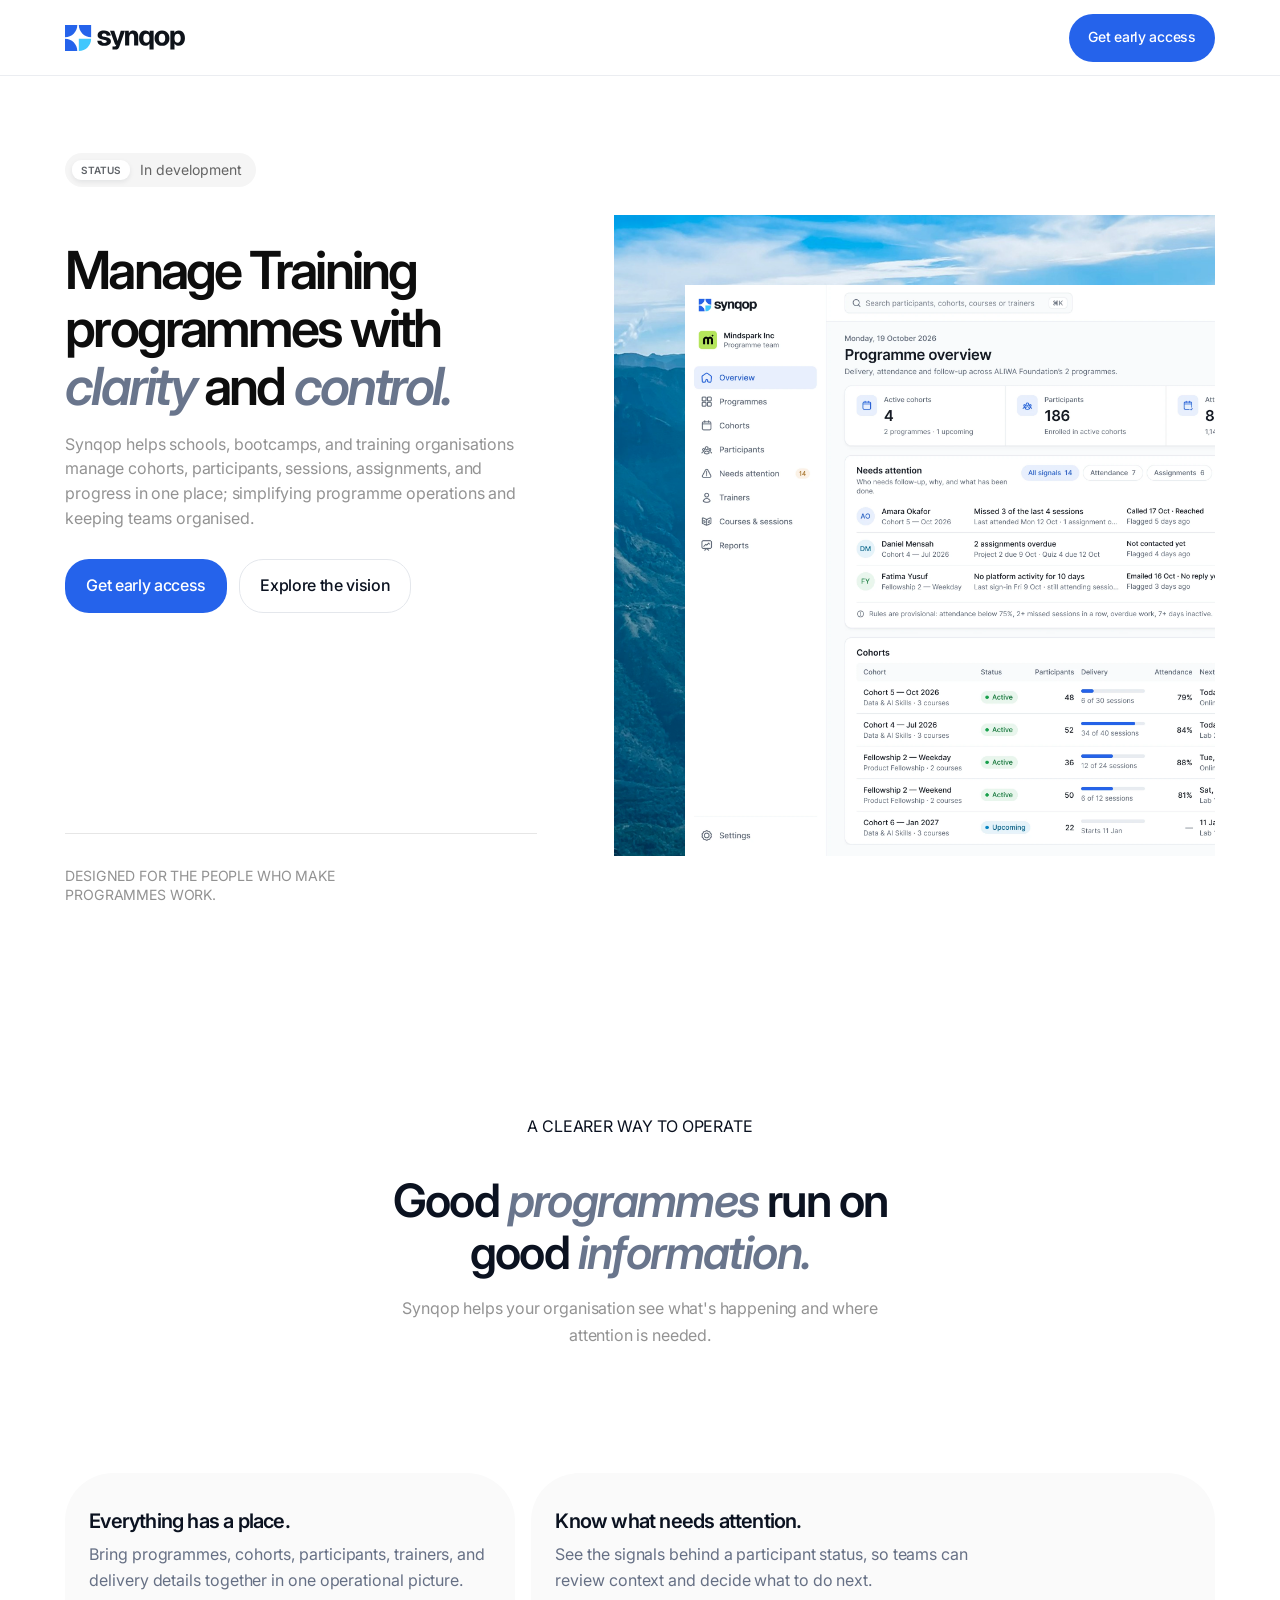
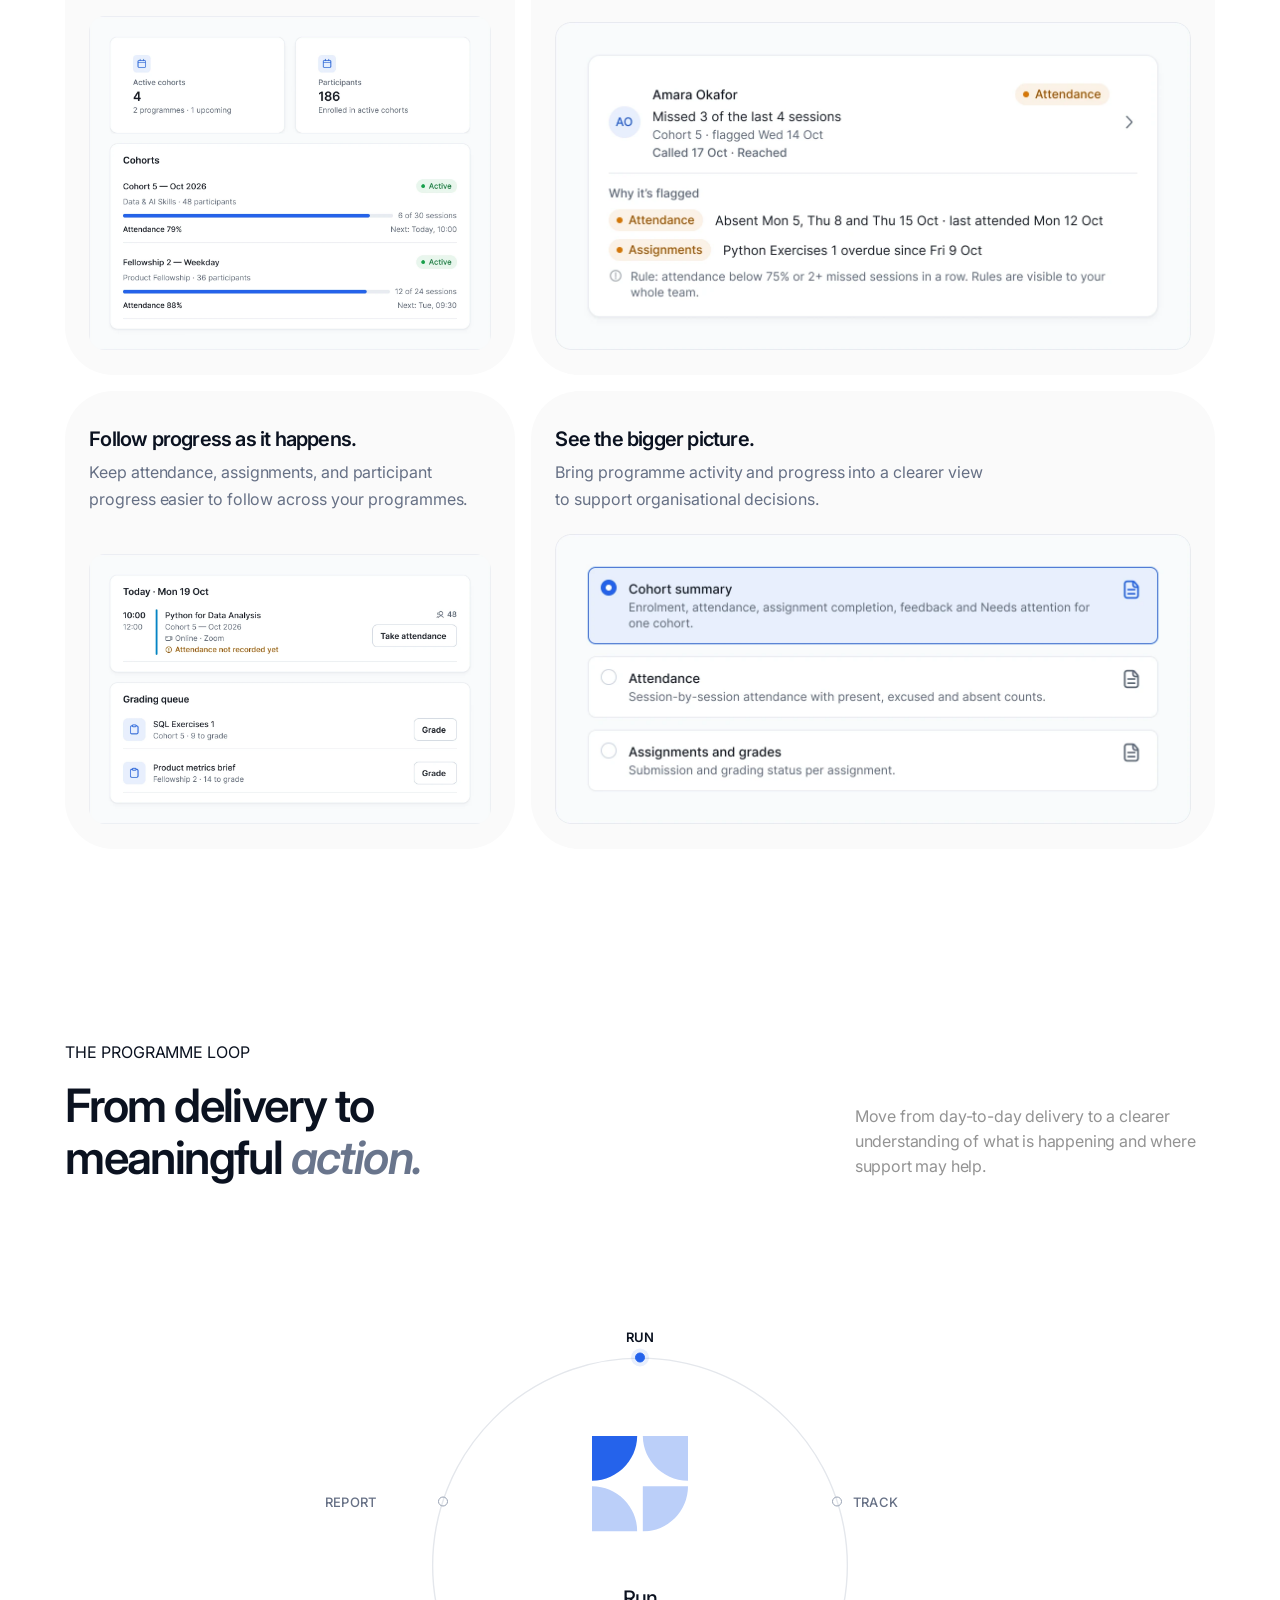
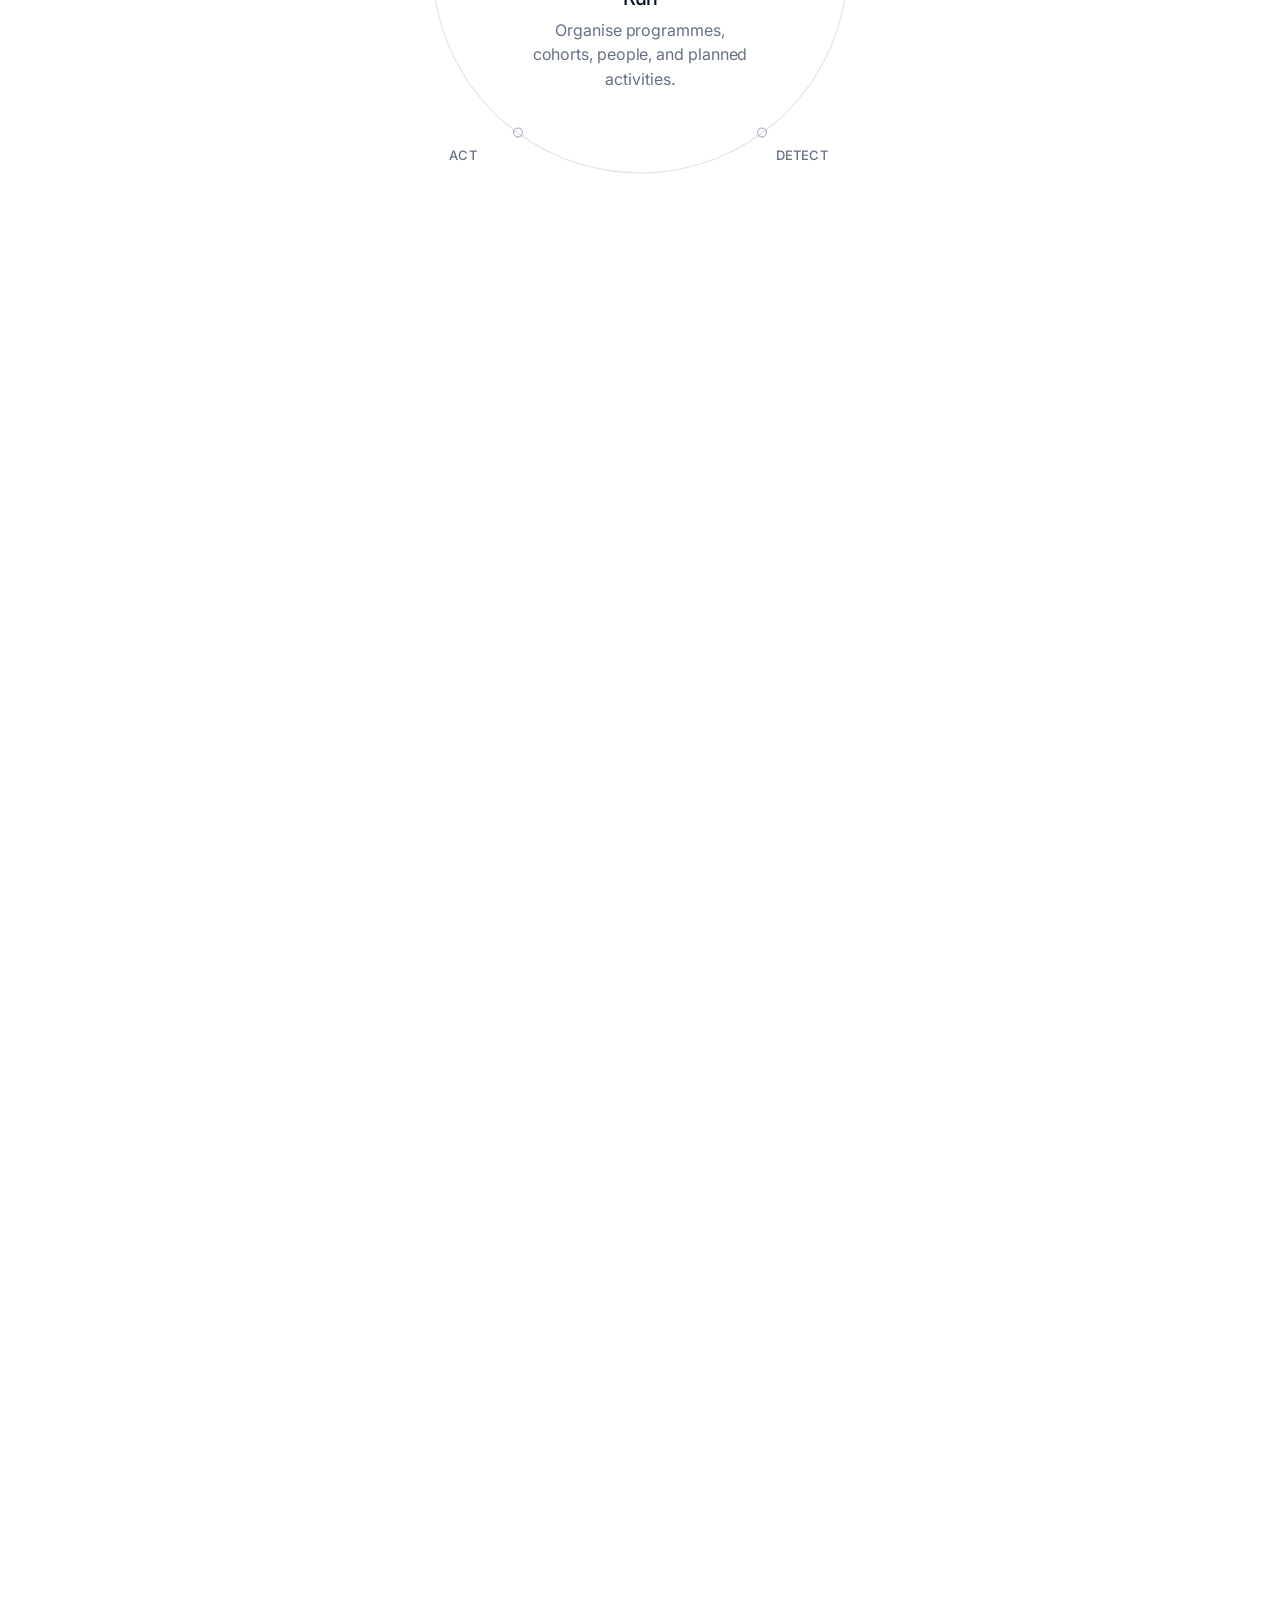
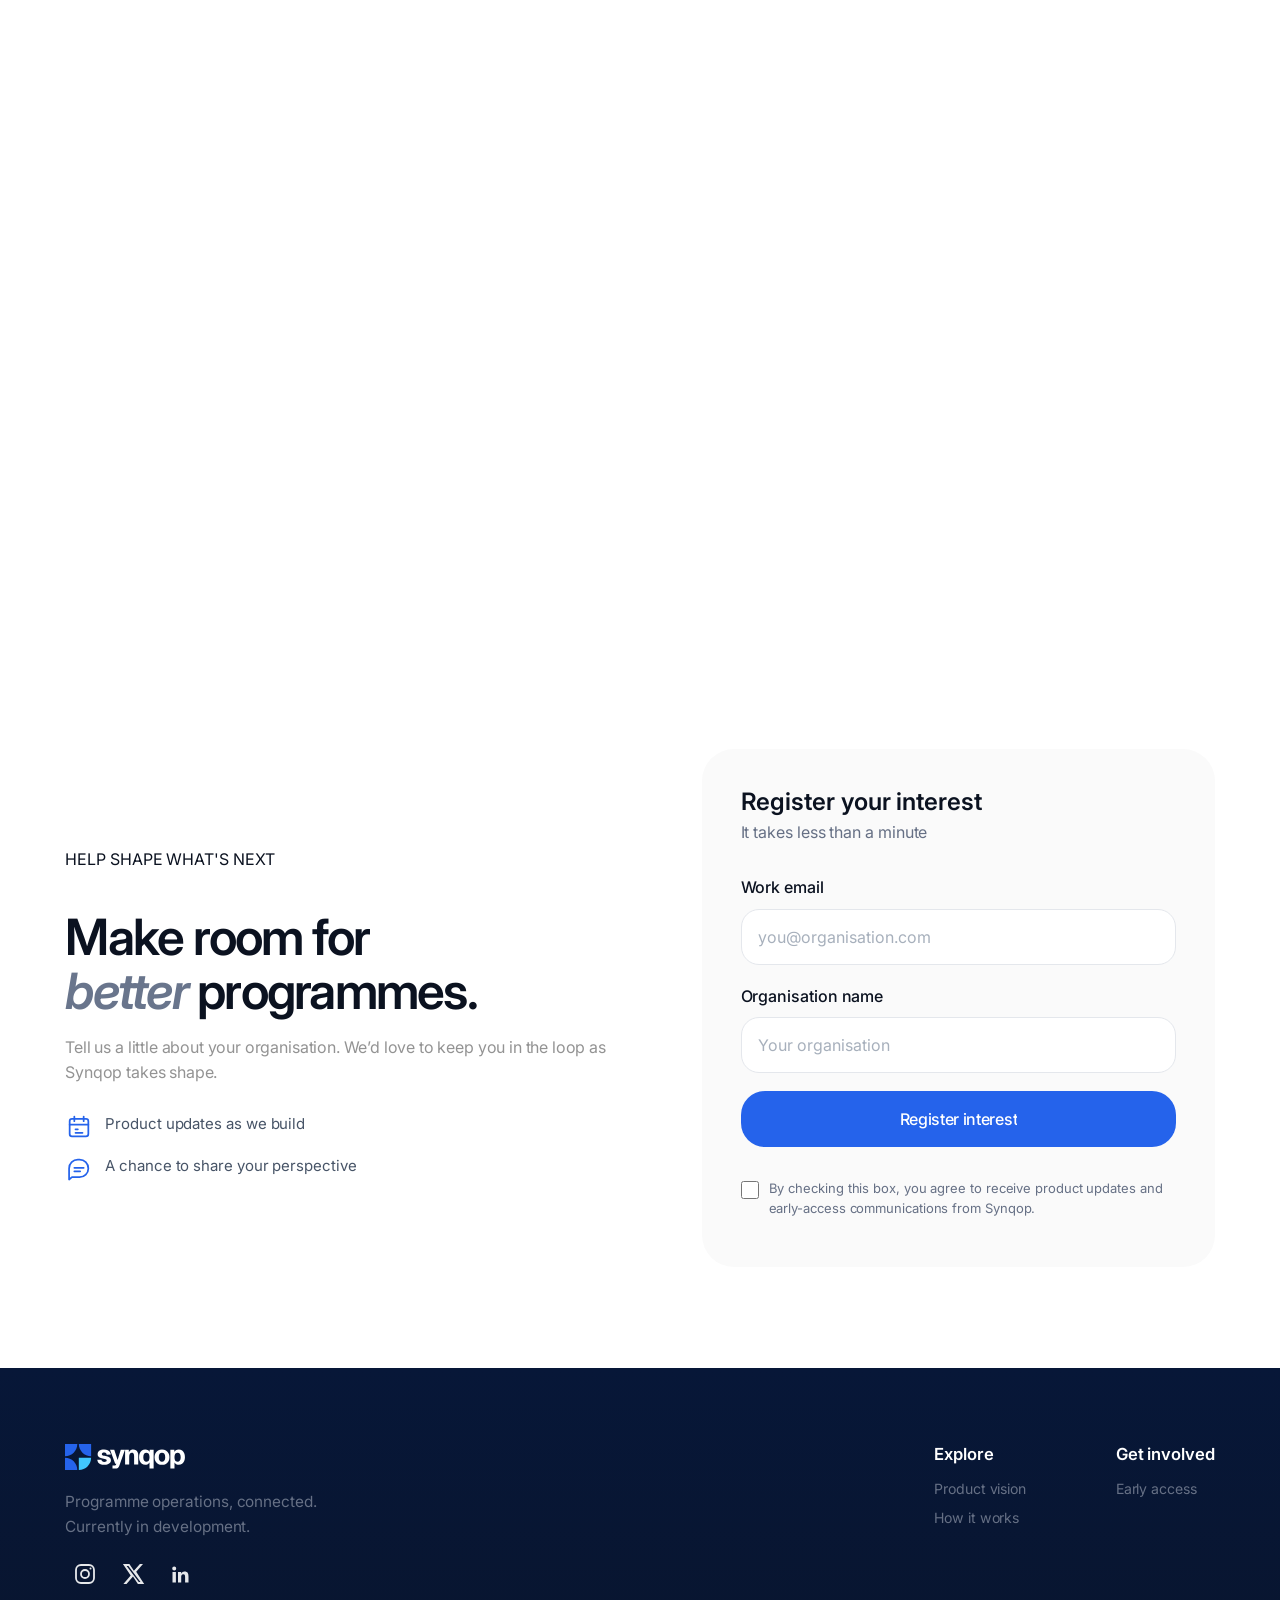
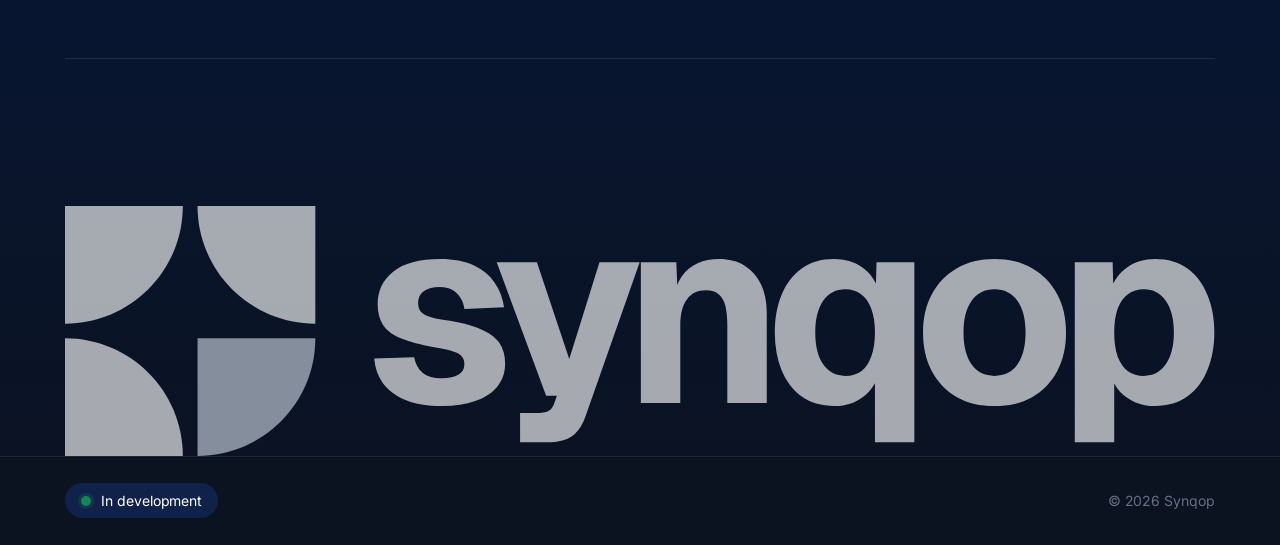
==== commit 1958e50a: "Refresh brand: new logo, real product UI, petal-progress loop icons - Header, footer and favicon/app" ====
--- a/index.html
+++ b/index.html
@@ -20,10 +20,11 @@
       content="Synqop brings programme delivery, participant progress, and follow-up into one clear view."/>
 
     <meta property="og:type" content="website" />
+    <meta property="og:url" content="https://synqop.com/" />
     <meta property="og:image" content="https://synqop.com/images/og-image.jpeg" />
     <meta property="og:image:width" content="1200" />
     <meta property="og:image:height" content="630" />
-    <meta property="og:image:type" content="image/png" />
+    <meta property="og:image:type" content="image/jpeg" />
     <meta property="og:image:alt" content="Synqop programme operations dashboard preview." />
 
     <meta name="twitter:card" content="summary_large_image" />
@@ -35,6 +36,7 @@
     <meta name="twitter:image" content="https://synqop.com/images/og-image.jpeg" />
     <meta name="twitter:image:alt" content="Synqop programme operations dashboard preview." />
 
+    <link rel="canonical" href="https://synqop.com/" />
     <link rel="icon" type="image/svg+xml" href="public/icons/favicon.svg" />
     <link rel="apple-touch-icon" href="public/icons/apple-touch-icon.png" />
     <link rel="preconnect" href="https://fonts.googleapis.com" />
@@ -135,13 +137,16 @@
           </div>
         </div>
 
-        <div class="hero-visual hero-visual--landscape"
-          role="group" aria-label="Product image area with landscape background pending">
+        <div class="hero-visual hero-visual--landscape">
           <div class="hero-product-frame">
-            <div class="hero-product-placeholder"
-              role="img"
-              aria-label="Synqop Admin Dashboard">
-            </div>
+            <img
+              class="hero-product-image"
+              src="src/assets/images/product/hero-programme-overview.webp"
+              alt="Synqop Programme overview dashboard showing active cohorts, participants, attendance, and who needs attention"
+              width="1860"
+              height="2000"
+              fetchpriority="high"
+            />
           </div>
         </div>
       </section>
@@ -171,37 +176,8 @@
                 Bring programmes, cohorts, participants, trainers, and delivery
                 details together in one operational picture.
               </p>
-              <div class="card-illustration illustration-connected" data-illustration-slot="connected-delivery" aria-hidden="true">
-                <div class="mini-workspace">
-                  <div class="mini-workspace-topbar visual-reveal">
-                    <span class="mini-brand-mark"></span>
-                    <span>Synqop workspace</span>
-                    <span class="mini-sample-tag">SAMPLE</span>
-                  </div>
-                  <div class="mini-workspace-content">
-                    <div class="mini-view-heading visual-reveal">
-                      <div><span class="mini-overline">DEMO WORKSPACE</span><strong>Programmes</strong></div>
-                      <span class="mini-action-dot">+</span>
-                    </div>
-                    <div class="mini-stat-strip visual-reveal">
-                      <div><strong>04</strong><span>programmes</span></div>
-                      <div><strong>12</strong><span>participants</span></div>
-                      <div><strong>06</strong><span>team members</span></div>
-                    </div>
-                    <div class="mini-programme-list">
-                      <div class="mini-list-heading visual-reveal"><span>Programme</span><span>Status</span></div>
-                      <div class="mini-programme-row visual-reveal">
-                        <span class="mini-row-symbol symbol-blue">A</span><span class="mini-row-copy"><strong>Launch cohort</strong><small>6 participants · 2 trainers</small></span><span class="mini-status status-blue">Active</span>
-                      </div>
-                      <div class="mini-programme-row visual-reveal">
-                        <span class="mini-row-symbol symbol-violet">B</span><span class="mini-row-copy"><strong>Skills pathway</strong><small>4 participants · 2 trainers</small></span><span class="mini-status status-green">On track</span>
-                      </div>
-                      <div class="mini-programme-row visual-reveal">
-                        <span class="mini-row-symbol symbol-cyan">C</span><span class="mini-row-copy"><strong>Team workshops</strong><small>2 participants · 2 trainers</small></span><span class="mini-status status-muted">Planning</span>
-                      </div>
-                    </div>
-                  </div>
-                </div>
+              <div class="card-illustration illustration-connected" data-illustration-slot="connected-delivery">
+                <img class="card-ui visual-reveal" src="src/assets/images/product/feature-cohorts.webp" alt="Synqop cohorts view with active cohorts, participants, delivery progress and attendance" width="1280" height="1064" loading="lazy" decoding="async" />
               </div>
             </article>
 
@@ -211,28 +187,8 @@
                 See the signals behind a participant status, so teams can review
                 context and decide what to do next.
               </p>
-              <div class="card-illustration illustration-signals" data-illustration-slot="transparent-signals" aria-hidden="true">
-                <div class="mini-monitor">
-                  <div class="mini-monitor-heading visual-reveal">
-                    <div><span class="mini-overline">SAMPLE COHORT</span><strong>Participant overview</strong></div>
-                    <span class="mini-range-pill">This month⌄</span>
-                  </div>
-                  <div class="mini-participant-row visual-reveal">
-                    <span class="mini-avatar avatar-blue">JM</span>
-                    <span class="mini-row-copy"><strong>Participant A</strong><small>Attendance</small></span>
-                    <span class="mini-participant-progress"><i class="mini-progress-track"><i class="mini-progress-fill" style="--progress: 86%"></i></i><b>86%</b></span>
-                  </div>
-                  <div class="mini-participant-row visual-reveal">
-                    <span class="mini-avatar avatar-violet">RK</span>
-                    <span class="mini-row-copy"><strong>Participant B</strong><small>Assignments</small></span>
-                    <span class="mini-participant-progress"><i class="mini-progress-track"><i class="mini-progress-fill" style="--progress: 68%"></i></i><b>68%</b></span>
-                  </div>
-                  <div class="mini-followup-alert visual-reveal">
-                    <span class="mini-alert-mark">!</span>
-                    <span class="mini-row-copy"><strong>Follow-up to review</strong><small>One missed session · sample signal</small></span>
-                    <span class="mini-alert-link">Review</span>
-                  </div>
-                </div>
+              <div class="card-illustration illustration-signals" data-illustration-slot="transparent-signals">
+                <img class="card-ui visual-reveal" src="src/assets/images/product/feature-attention.webp" alt="Synqop Needs attention flag showing why a participant was flagged" width="1280" height="662" loading="lazy" decoding="async" />
               </div>
             </article>
             <article class="product-card" data-reveal>
@@ -241,22 +197,8 @@
                 Keep attendance, assignments, and participant progress easier
                 to follow across your programmes.
               </p>
-              <div class="card-illustration illustration-progress" data-illustration-slot="progress-tracking" aria-hidden="true">
-                <div class="mini-progress-view">
-                  <div class="mini-progress-heading visual-reveal">
-                    <div><span class="mini-overline">ILLUSTRATIVE COHORT</span><strong>Progress snapshot</strong></div>
-                    <span class="mini-week-pill">Week 04</span>
-                  </div>
-                  <div class="mini-progress-summary visual-reveal">
-                    <div><strong>72%</strong><span>overall progress</span></div>
-                    <div class="mini-completion-ring"><span>8<small>/11</small></span></div>
-                  </div>
-                  <div class="mini-progress-metrics visual-reveal">
-                    <div class="mini-progress-line"><span>Assignments</span><b>8 of 11</b><i class="mini-progress-track"><i class="mini-progress-fill" style="--progress: 72%"></i></i></div>
-                    <div class="mini-progress-line"><span>Attendance</span><b>91%</b><i class="mini-progress-track"><i class="mini-progress-fill fill-cyan" style="--progress: 91%"></i></i></div>
-                  </div>
-                  <div class="mini-activity visual-reveal"><span class="mini-activity-dot"></span><span><strong>Recent activity</strong><small>Module 3 completed · sample entry</small></span><time>Today</time></div>
-                </div>
+              <div class="card-illustration illustration-progress" data-illustration-slot="progress-tracking">
+                <img class="card-ui visual-reveal" src="src/assets/images/product/feature-today.webp" alt="Synqop trainer view of today's session and grading queue" width="1280" height="858" loading="lazy" decoding="async" />
               </div>
             </article>
             <article class="product-card" data-reveal>
@@ -265,26 +207,8 @@
                 Bring programme activity and progress into a clearer view to
                 support organisational decisions.
               </p>
-              <div class="card-illustration illustration-reporting" data-illustration-slot="programme-reporting" aria-hidden="true">
-                <div class="mini-report">
-                  <div class="mini-report-heading visual-reveal">
-                    <div><span class="mini-overline">SAMPLE REPORT</span><strong>Programme overview</strong></div>
-                    <span class="mini-range-pill">Last 8 weeks⌄</span>
-                  </div>
-                  <div class="mini-report-metrics visual-reveal">
-                    <div><span>Completion</span><strong>78<small>%</small></strong><em>Across sample cohorts</em></div>
-                    <div><span>Sessions</span><strong>24</strong><em>Of 30 planned</em></div>
-                    <div><span>On track</span><strong>86<small>%</small></strong><em>Sample participants</em></div>
-                  </div>
-                  <div class="mini-chart-panel visual-reveal">
-                    <div class="mini-chart-title"><strong>Progress over time</strong><span>Illustrative</span></div>
-                    <div class="mini-chart">
-                      <span class="mini-chart-grid grid-one"></span><span class="mini-chart-grid grid-two"></span>
-                      <i class="mini-chart-bar" style="--bar-height: 38%"></i><i class="mini-chart-bar" style="--bar-height: 52%"></i><i class="mini-chart-bar" style="--bar-height: 46%"></i><i class="mini-chart-bar" style="--bar-height: 68%"></i><i class="mini-chart-bar" style="--bar-height: 78%"></i><i class="mini-chart-bar" style="--bar-height: 91%"></i>
-                    </div>
-                    <div class="mini-chart-labels"><span>W1</span><span>W2</span><span>W3</span><span>W4</span><span>W5</span><span>W6</span></div>
-                  </div>
-                </div>
+              <div class="card-illustration illustration-reporting" data-illustration-slot="programme-reporting">
+                <img class="card-ui visual-reveal" src="src/assets/images/product/feature-reports.webp" alt="Synqop report options for cohort summary, attendance, and assignments" width="1280" height="584" loading="lazy" decoding="async" />
               </div>
             </article>
           </div>
@@ -312,7 +236,7 @@
                   role="group"
                   aria-label="Five stages in the Synqop programme workflow"
                 >
-                  <svg class="loop-orbit-svg" viewBox="0 0 100 100" aria-hidden="true">
+                  <svg class="loop-orbit-svg" viewBox="0 0 100 100">
                     <circle class="orbit-track" cx="50" cy="50" r="48" />
                     <path class="orbit-progress-segment" data-progress-arc="0" d="M50 2 A48 48 0 0 1 95.65 35.17" />
                     <path class="orbit-progress-segment" data-progress-arc="1" d="M95.65 35.17 A48 48 0 0 1 78.21 88.83" />
@@ -347,42 +271,42 @@
                   <div class="loop-core" aria-live="polite" aria-atomic="true">
                     <div class="loop-visual is-active" data-visual="0" aria-hidden="false">
                       <img
-                        src="src/assets/images/workflow-3d-icons/run.png"
-                        alt="3D illustration representing programme setup and organisation"
-                        width="1374"
-                        height="1145"
+                        src="src/assets/images/brand/petal-progress/run.svg"
+                        alt="Synqop petal mark, first petal lit for Run"
+                        width="68"
+                        height="68"
                       />
                     </div>
-                    <div class="loop-visual" data-visual="1" aria-hidden="true">
+                    <div class="loop-visual" data-visual="1">
                       <img
-                        src="src/assets/images/workflow-3d-icons/track.png"
-                        alt="3D illustration representing programme activity and progress tracking"
-                        width="1353"
-                        height="1162"
+                        src="src/assets/images/brand/petal-progress/track.svg"
+                        alt="Synqop petal mark, second petal lit for Track"
+                        width="68"
+                        height="68"
                       />
                     </div>
-                    <div class="loop-visual" data-visual="2" aria-hidden="true">
+                    <div class="loop-visual" data-visual="2">
                       <img
-                        src="src/assets/images/workflow-3d-icons/detect.png"
-                        alt="3D illustration representing the detection of programme risks and issues"
-                        width="1378"
-                        height="1141"
+                        src="src/assets/images/brand/petal-progress/detect.svg"
+                        alt="Synqop petal mark, turned petal lit for Detect"
+                        width="68"
+                        height="68"
                       />
                     </div>
-                    <div class="loop-visual" data-visual="3" aria-hidden="true">
+                    <div class="loop-visual" data-visual="3">
                       <img
-                        src="src/assets/images/workflow-3d-icons/act.png"
-                        alt="3D illustration representing taking action on programme insights"
-                        width="1619"
-                        height="971"
+                        src="src/assets/images/brand/petal-progress/act.svg"
+                        alt="Synqop petal mark, third petal lit for Act"
+                        width="68"
+                        height="68"
                       />
                     </div>
-                    <div class="loop-visual" data-visual="4" aria-hidden="true">
+                    <div class="loop-visual" data-visual="4">
                       <img
-                        src="src/assets/images/workflow-3d-icons/report.png"
-                        alt="3D illustration representing programme reports and outcomes"
-                        width="1377"
-                        height="1142"
+                        src="src/assets/images/brand/petal-progress/report.svg"
+                        alt="Synqop petal mark, all petals lit for Report"
+                        width="68"
+                        height="68"
                       />
                     </div>
                     <div class="loop-stage-copy" data-loop-copy>
@@ -402,10 +326,10 @@
               <span class="static-marker" aria-hidden="true"></span>
               <div class="static-stage-content">
                 <img
-                  src="src/assets/images/workflow-3d-icons/run.png"
-                  alt="3D illustration representing programme setup and organisation"
-                  width="1374"
-                  height="1145"
+                  src="src/assets/images/brand/petal-progress/run.svg"
+                  alt="Synqop petal mark, first petal lit for Run"
+                  width="68"
+                  height="68"
                 />
                 <h3>Run</h3>
                 <p>Organise programmes, cohorts, people, and planned activities.</p>
@@ -415,10 +339,10 @@
               <span class="static-marker" aria-hidden="true"></span>
               <div class="static-stage-content">
                 <img
-                  src="src/assets/images/workflow-3d-icons/track.png"
-                  alt="3D illustration representing programme activity and progress tracking"
-                  width="1353"
-                  height="1162"
+                  src="src/assets/images/brand/petal-progress/track.svg"
+                  alt="Synqop petal mark, second petal lit for Track"
+                  width="68"
+                  height="68"
                 />
                 <h3>Track</h3>
                 <p>Keep sessions, attendance, and assignments in view as work happens.</p>
@@ -428,10 +352,10 @@
               <span class="static-marker" aria-hidden="true"></span>
               <div class="static-stage-content">
                 <img
-                  src="src/assets/images/workflow-3d-icons/detect.png"
-                  alt="3D illustration representing the detection of programme risks and issues"
-                  width="1378"
-                  height="1141"
+                  src="src/assets/images/brand/petal-progress/detect.svg"
+                  alt="Synqop petal mark, turned petal lit for Detect"
+                  width="68"
+                  height="68"
                 />
                 <h3>Detect</h3>
                 <p>Notice patterns and signals that may need a closer look.</p>
@@ -441,10 +365,10 @@
               <span class="static-marker" aria-hidden="true"></span>
               <div class="static-stage-content">
                 <img
-                  src="src/assets/images/workflow-3d-icons/act.png"
-                  alt="3D illustration representing taking action on programme insights"
-                  width="1619"
-                  height="971"
+                  src="src/assets/images/brand/petal-progress/act.svg"
+                  alt="Synqop petal mark, third petal lit for Act"
+                  width="68"
+                  height="68"
                 />
                 <h3>Act</h3>
                 <p>Coordinate a considered follow-up with the right people.</p>
@@ -454,10 +378,10 @@
               <span class="static-marker" aria-hidden="true"></span>
               <div class="static-stage-content">
                 <img
-                  src="src/assets/images/workflow-3d-icons/report.png"
-                  alt="3D illustration representing programme reports and outcomes"
-                  width="1377"
-                  height="1142"
+                  src="src/assets/images/brand/petal-progress/report.svg"
+                  alt="Synqop petal mark, all petals lit for Report"
+                  width="68"
+                  height="68"
                 />
                 <h3>Report</h3>
                 <p>Bring operational details together into useful summaries.</p>
@@ -576,7 +500,7 @@
           <a class="brand" href="#top" aria-label="Synqop home">
             <img
               class="brand-logo"
-              src="src/assets/images/Synqop Main Logo white.svg"
+              src="src/assets/images/brand/synqop-logo-on-dark.svg"
               alt="Synqop"
             />
           </a>
@@ -634,7 +558,7 @@
         <div class="container footer-wordmark">
           <img
             class="footer-wordmark-image"
-            src="src/assets/images/Synqop White Logo.svg"
+            src="src/assets/images/brand/synqop-logo-white.svg"
             alt=""
             aria-hidden="true"
           />
--- a/src/styles/styles.css
+++ b/src/styles/styles.css
@@ -26,7 +26,6 @@
   --ink: var(--color-navy);
   --text: #475467;
   --muted: #667085;
-  --border: #cdd7eb;
   --bg: var(--color-white);
   --white: #fff;
   --blue-tint: #dce7ff;
@@ -133,7 +132,7 @@
 .brand-logo {
   display: block;
   width: auto;
-  height: 37px;
+  height: 26px;
   max-width: 200px;
 }
 
@@ -403,13 +402,12 @@
     overflow: hidden;
 }
   
-.hero-product-placeholder {
+.hero-product-image {
+    display: block;
     width: 100%;
     height: 100%;
-    background-image: url("../assets/images/dashboard-hero-img.png");
-    background-size: contain;
-    background-position: top left;
-    background-repeat: no-repeat;
+    object-fit: cover;
+    object-position: top left;
 }
 
 .sr-only {
@@ -514,7 +512,7 @@
 }
 
 .product-card {
-  grid-column: span 6;
+  grid-column: span 4;
   display: flex;
   flex-direction: column;
   min-width: 0;
@@ -528,10 +526,6 @@
 }
 
 .product-card:nth-child(2),
-.product-card:nth-child(3) {
-  grid-column: span 4;
-}
-
 .product-card:nth-child(4) {
   grid-column: span 6;
 }
@@ -558,549 +552,19 @@
 
 .card-illustration {
   width: 100%;
-  flex: 1 0 auto;
-  margin-top: 22px;
+  margin-top: auto;
+  padding-top: 22px;
   border: 0;
   outline: 0;
   border-radius: 16px;
   background: transparent;
 }
 
-.illustration-connected,
-.illustration-reporting {
-  min-height: 210px;
-}
-
-.illustration-signals {
-  min-height: 190px;
-}
-
-.illustration-progress {
-  min-height: 195px;
-}
-
-.mini-workspace,
-.mini-monitor,
-.mini-progress-view,
-.mini-report {
-  min-width: 0;
-  height: 100%;
-  border: 1px solid #e8edf5;
-  border-radius: 14px;
-  background: #fff;
-  color: var(--ink);
-  box-shadow: 0 8px 22px rgba(16, 24, 40, 0.045);
-  font-size: 10px;
-  overflow: hidden;
-}
-
-.mini-workspace-topbar,
-.mini-workspace-content,
-.mini-monitor,
-.mini-progress-view,
-.mini-report {
-  padding: 12px;
-}
-
-.mini-workspace-topbar {
-  display: flex;
-  align-items: center;
-  gap: 8px;
-  min-height: 36px;
-  padding-block: 8px;
-  border-bottom: 1px solid #edf0f5;
-  color: #475467;
-  font-size: 9px;
-  font-weight: var(--font-weight-medium);
-}
-
-.mini-brand-mark {
-  width: 11px;
-  height: 11px;
-  border-radius: 4px;
-  background: var(--color-primary);
-  box-shadow: inset 0 -3px 0 rgba(11, 18, 32, 0.12);
-}
-
-.mini-sample-tag,
-.mini-range-pill,
-.mini-week-pill {
-  margin-left: auto;
-  padding: 4px 7px;
-  border: 1px solid #e8edf5;
-  border-radius: 999px;
-  background: #fbfcfe;
-  color: #7a8699;
-  font-size: 8px;
-  font-weight: var(--font-weight-medium);
-  white-space: nowrap;
-}
-
-.mini-sample-tag {
-  color: var(--color-primary);
-  letter-spacing: 0.04em;
-}
-
-.mini-workspace-content {
-  padding-top: 11px;
-}
-
-.mini-view-heading,
-.mini-monitor-heading,
-.mini-progress-heading,
-.mini-report-heading {
-  display: flex;
-  align-items: center;
-  gap: 10px;
-  min-width: 0;
-  margin-bottom: 10px;
-}
-
-.mini-view-heading > div,
-.mini-monitor-heading > div,
-.mini-progress-heading > div,
-.mini-report-heading > div {
-  display: grid;
-  gap: 3px;
-  min-width: 0;
-}
-
-.mini-overline {
-  color: #8591a3;
-  font-size: 7px;
-  font-weight: var(--font-weight-semibold);
-  letter-spacing: 0.065em;
-}
-
-.mini-view-heading strong,
-.mini-monitor-heading strong,
-.mini-progress-heading strong,
-.mini-report-heading strong {
-  font-size: 13px;
-  font-weight: var(--font-weight-semibold);
-  letter-spacing: -0.025em;
-}
-
-.mini-action-dot {
-  display: grid;
-  place-items: center;
-  width: 22px;
-  height: 22px;
-  margin-left: auto;
-  border: 1px solid #dce6f7;
-  border-radius: 7px;
-  color: var(--color-primary);
-  font-size: 15px;
-  line-height: 1;
-}
-
-.mini-stat-strip {
-  display: grid;
-  grid-template-columns: repeat(3, minmax(0, 1fr));
-  margin-bottom: 10px;
-  border: 1px solid #edf0f5;
-  border-radius: 9px;
-  background: #fbfcfe;
-}
-
-.mini-stat-strip > div {
-  display: grid;
-  gap: 2px;
-  padding: 7px 8px;
-}
-
-.mini-stat-strip > div + div {
-  border-left: 1px solid #edf0f5;
-}
-
-.mini-stat-strip strong {
-  font-size: 12px;
-  font-weight: var(--font-weight-semibold);
-}
-
-.mini-stat-strip span,
-.mini-list-heading,
-.mini-row-copy small,
-.mini-participant-row small,
-.mini-progress-summary > div:first-child span,
-.mini-progress-line > span,
-.mini-activity small,
-.mini-report-metrics em,
-.mini-chart-title > span,
-.mini-chart-labels {
-  color: #7b8797;
-  font-size: 8px;
-  line-height: 1.35;
-}
-
-.mini-programme-list {
-  display: grid;
-  gap: 2px;
-}
-
-.mini-list-heading {
-  display: flex;
-  justify-content: space-between;
-  padding: 0 3px 4px;
-  font-size: 7px;
-}
-
-.mini-programme-row {
-  display: grid;
-  grid-template-columns: 24px minmax(0, 1fr) auto;
-  align-items: center;
-  gap: 8px;
-  min-width: 0;
-  padding: 6px 4px;
-  border-top: 1px solid #f0f2f6;
-}
-
-.mini-row-symbol,
-.mini-avatar {
-  display: grid;
-  place-items: center;
-  width: 23px;
-  height: 23px;
-  border-radius: 7px;
-  font-size: 8px;
-  font-weight: var(--font-weight-semibold);
-}
-
-.symbol-blue,
-.avatar-blue {
-  background: #eaf1ff;
-  color: #315fbd;
-}
-
-.symbol-violet,
-.avatar-violet {
-  background: #f0edff;
-  color: #6e5bb1;
-}
-
-.symbol-cyan {
-  background: #e8f8fc;
-  color: #23809a;
-}
-
-.mini-row-copy {
-  display: grid;
-  gap: 2px;
-  min-width: 0;
-}
-
-.mini-row-copy strong,
-.mini-participant-row .mini-row-copy strong,
-.mini-activity strong {
-  overflow: hidden;
-  color: #283447;
-  font-size: 9px;
-  font-weight: var(--font-weight-medium);
-  text-overflow: ellipsis;
-  white-space: nowrap;
-}
-
-.mini-status {
-  padding: 4px 6px;
-  border-radius: 999px;
-  font-size: 7px;
-  font-weight: var(--font-weight-medium);
-  white-space: nowrap;
-}
-
-.status-blue {
-  background: #edf3ff;
-  color: #315fbd;
-}
-
-.status-green {
-  background: #eaf6ef;
-  color: #347555;
-}
-
-.status-muted {
-  background: #f2f4f7;
-  color: #667085;
-}
-
-.mini-monitor,
-.mini-progress-view,
-.mini-report {
-  display: flex;
-  flex-direction: column;
-  gap: 10px;
-}
-
-.mini-monitor-heading,
-.mini-progress-heading,
-.mini-report-heading {
-  margin-bottom: 0;
-}
-
-.mini-participant-row {
-  display: grid;
-  grid-template-columns: 25px minmax(0, 1fr) minmax(62px, 82px);
-  align-items: center;
-  gap: 8px;
-  min-width: 0;
-  padding: 7px 0;
-  border-top: 1px solid #f0f2f6;
-}
-
-.mini-avatar {
-  width: 23px;
-  height: 23px;
-  border-radius: 50%;
-}
-
-.mini-participant-progress {
-  display: grid;
-  grid-template-columns: minmax(0, 1fr) auto;
-  align-items: center;
-  gap: 5px;
-}
-
-.mini-participant-progress b,
-.mini-progress-line b {
-  color: #475467;
-  font-size: 8px;
-  font-weight: var(--font-weight-medium);
-}
-
-.mini-progress-track {
+.card-ui {
   display: block;
-  height: 5px;
-  overflow: hidden;
-  border-radius: 999px;
-  background: #edf1f6;
-}
-
-.mini-progress-fill {
-  display: block;
-  width: var(--progress);
-  height: 100%;
-  border-radius: inherit;
-  background: var(--color-primary);
-}
-
-.fill-cyan {
-  background: #41a9cf;
-}
-
-.mini-followup-alert {
-  display: grid;
-  grid-template-columns: 22px minmax(0, 1fr) auto;
-  align-items: center;
-  gap: 8px;
-  padding: 9px;
-  border: 1px solid #f2e7d4;
-  border-radius: 10px;
-  background: #fffaf2;
-}
-
-.mini-alert-mark {
-  display: grid;
-  place-items: center;
-  width: 20px;
-  height: 20px;
-  border-radius: 50%;
-  background: #fff0d8;
-  color: #a76b19;
-  font-size: 11px;
-  font-weight: var(--font-weight-semibold);
-}
-
-.mini-alert-link {
-  color: #4569aa;
-  font-size: 8px;
-  font-weight: var(--font-weight-medium);
-}
-
-.mini-progress-summary {
-  display: flex;
-  align-items: center;
-  justify-content: space-between;
-  padding: 9px 11px;
-  border: 1px solid #edf0f5;
-  border-radius: 10px;
-  background: #fbfcfe;
-}
-
-.mini-progress-summary > div:first-child {
-  display: grid;
-  gap: 2px;
-}
-
-.mini-progress-summary > div:first-child strong {
-  color: var(--ink);
-  font-size: 21px;
-  font-weight: var(--font-weight-semibold);
-  letter-spacing: -0.05em;
-}
-
-.mini-completion-ring {
-  display: grid;
-  place-items: center;
-  width: 40px;
-  height: 40px;
-  border: 4px solid #e7eefb;
-  border-top-color: var(--color-primary);
-  border-right-color: var(--color-primary);
-  border-radius: 50%;
-  color: #475467;
-  font-size: 9px;
-  font-weight: var(--font-weight-semibold);
-}
-
-.mini-completion-ring small {
-  color: #8993a2;
-  font-size: 7px;
-}
-
-.mini-progress-metrics {
-  display: grid;
-  gap: 8px;
-}
-
-.mini-progress-line {
-  display: grid;
-  grid-template-columns: minmax(0, 1fr) auto;
-  align-items: center;
-  gap: 4px 8px;
-}
-
-.mini-progress-line .mini-progress-track {
-  grid-column: 1 / -1;
-}
-
-.mini-activity {
-  display: grid;
-  grid-template-columns: 8px minmax(0, 1fr) auto;
-  align-items: center;
-  gap: 7px;
-  padding-top: 8px;
-  border-top: 1px solid #edf0f5;
-}
-
-.mini-activity-dot {
-  width: 7px;
-  height: 7px;
-  border-radius: 50%;
-  background: var(--color-primary);
-  box-shadow: 0 0 0 3px #eaf1ff;
-}
-
-.mini-activity > span:nth-child(2) {
-  display: grid;
-  gap: 2px;
-  min-width: 0;
-}
-
-.mini-activity time {
-  color: #8993a2;
-  font-size: 8px;
-}
-
-.mini-report-metrics {
-  display: grid;
-  grid-template-columns: repeat(3, minmax(0, 1fr));
-  border: 1px solid #edf0f5;
-  border-radius: 10px;
-  background: #fbfcfe;
-}
-
-.mini-report-metrics > div {
-  display: grid;
-  gap: 3px;
-  min-width: 0;
-  padding: 8px;
-}
-
-.mini-report-metrics > div + div {
-  border-left: 1px solid #edf0f5;
-}
-
-.mini-report-metrics > div > span {
-  overflow: hidden;
-  color: #7b8797;
-  font-size: 7px;
-  text-overflow: ellipsis;
-  white-space: nowrap;
-}
-
-.mini-report-metrics strong {
-  font-size: 17px;
-  font-weight: var(--font-weight-semibold);
-  letter-spacing: -0.045em;
-}
-
-.mini-report-metrics strong small {
-  margin-left: 1px;
-  color: #667085;
-  font-size: 9px;
-}
-
-.mini-report-metrics em {
-  font-style: normal;
-  font-size: 7px;
-}
-
-.mini-chart-panel {
-  padding: 8px 9px 6px;
-  border: 1px solid #edf0f5;
-  border-radius: 10px;
-}
-
-.mini-chart-title {
-  display: flex;
-  justify-content: space-between;
-  gap: 8px;
-}
-
-.mini-chart-title strong {
-  color: #344054;
-  font-size: 9px;
-  font-weight: var(--font-weight-medium);
-}
-
-.mini-chart {
-  position: relative;
-  display: flex;
-  align-items: flex-end;
-  justify-content: space-around;
-  gap: 8px;
-  height: 70px;
-  margin-top: 7px;
-  padding: 0 6px;
-}
-
-.mini-chart-grid {
-  position: absolute;
-  right: 0;
-  left: 0;
-  height: 1px;
-  background: #eff2f6;
-}
-
-.mini-chart-grid.grid-one { top: 33%; }
-.mini-chart-grid.grid-two { top: 66%; }
-
-.mini-chart-bar {
-  z-index: 1;
-  display: block;
-  width: min(12%, 22px);
-  height: var(--bar-height);
-  border-radius: 4px 4px 2px 2px;
-  background: linear-gradient(180deg, #75a0f5 0%, var(--color-primary) 100%);
-  transform-origin: bottom;
-}
-
-.mini-chart-labels {
-  display: flex;
-  justify-content: space-around;
-  gap: 8px;
-  padding: 4px 5px 0;
-  font-size: 7px;
+  width: 100%;
+  height: auto;
+  border-radius: 16px;
 }
 
 .product-card.reveal:not(.is-visible) .visual-reveal {
@@ -1112,39 +576,6 @@
   opacity: 1;
   transform: translateY(0);
   transition: opacity 460ms var(--ease), transform 460ms var(--ease);
-}
-
-.product-card.is-visible .mini-workspace-content > .mini-view-heading { transition-delay: 50ms; }
-.product-card.is-visible .mini-stat-strip { transition-delay: 110ms; }
-.product-card.is-visible .mini-list-heading { transition-delay: 160ms; }
-.product-card.is-visible .mini-programme-row:nth-of-type(2) { transition-delay: 190ms; }
-.product-card.is-visible .mini-programme-row:nth-of-type(3) { transition-delay: 250ms; }
-.product-card.is-visible .mini-programme-row:nth-of-type(4) { transition-delay: 310ms; }
-.product-card.is-visible .mini-participant-row:nth-of-type(2) { transition-delay: 110ms; }
-.product-card.is-visible .mini-participant-row:nth-of-type(3) { transition-delay: 180ms; }
-.product-card.is-visible .mini-followup-alert { transition-delay: 250ms; }
-.product-card.is-visible .mini-progress-summary { transition-delay: 100ms; }
-.product-card.is-visible .mini-progress-metrics { transition-delay: 180ms; }
-.product-card.is-visible .mini-activity { transition-delay: 260ms; }
-.product-card.is-visible .mini-report-metrics { transition-delay: 120ms; }
-.product-card.is-visible .mini-chart-panel { transition-delay: 210ms; }
-
-.product-card.reveal:not(.is-visible) .mini-progress-fill {
-  width: 0;
-}
-
-.product-card.is-visible .mini-progress-fill {
-  width: var(--progress);
-  transition: width 720ms 160ms var(--ease);
-}
-
-.product-card.reveal:not(.is-visible) .mini-chart-bar {
-  height: 0;
-}
-
-.product-card.is-visible .mini-chart-bar {
-  height: var(--bar-height);
-  transition: height 680ms 240ms var(--ease);
 }
 
 @supports (corner-shape: squircle) {
@@ -1167,16 +598,6 @@
 
   .product-card {
     padding: 22px;
-  }
-
-  .illustration-connected,
-  .illustration-reporting {
-    min-height: 185px;
-  }
-
-  .illustration-signals,
-  .illustration-progress {
-    min-height: 170px;
   }
 }
 
@@ -1844,15 +1265,7 @@
     padding: 19px;
   }
   .card-illustration {
-    margin-top: 18px;
-  }
-  .illustration-connected,
-  .illustration-reporting {
-    min-height: 170px;
-  }
-  .illustration-signals,
-  .illustration-progress {
-    min-height: 155px;
+    padding-top: 18px;
   }
   .workflow-intro {
     display: block;
@@ -2233,7 +1646,7 @@
 .workflow-section .loop-visual img {
   display: block;
   width: 100%;
-  height: 132px;
+  height: 96px;
   object-fit: contain;
 }
 .workflow-section .loop-stage-copy {
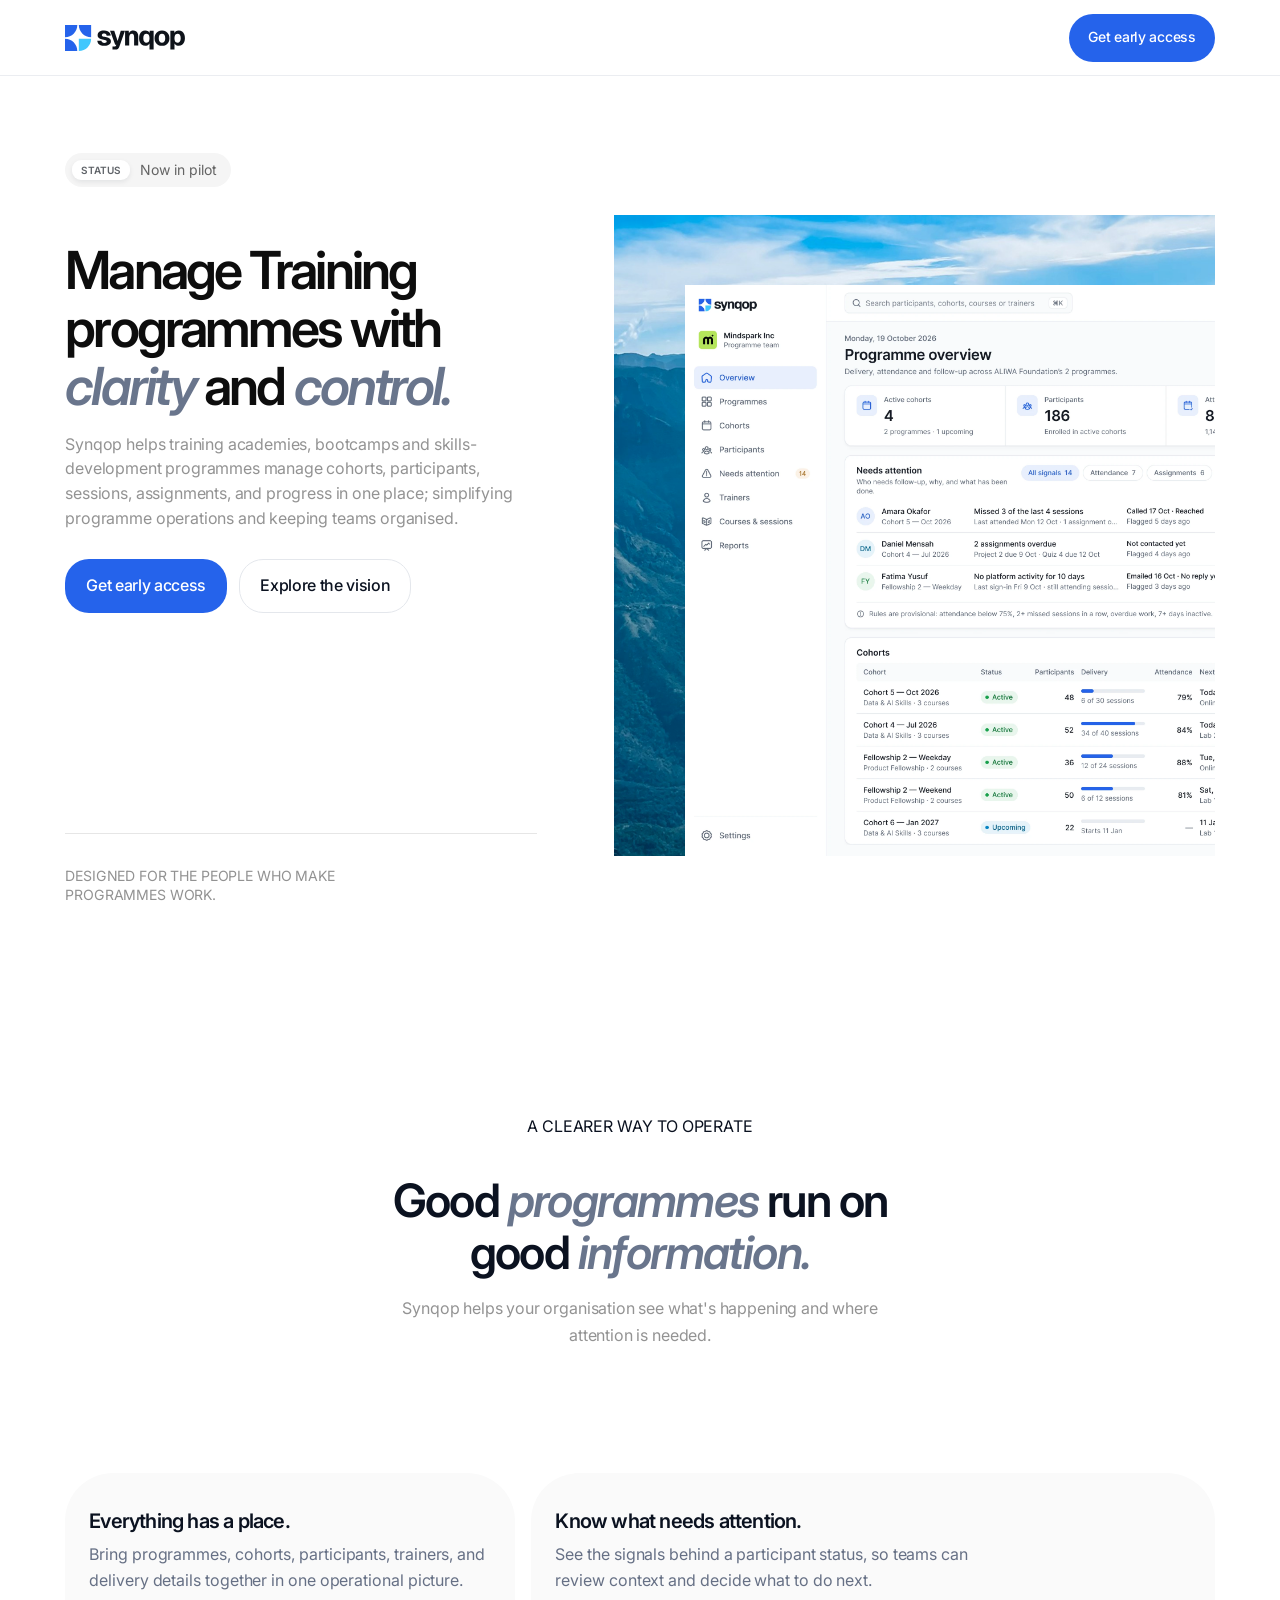
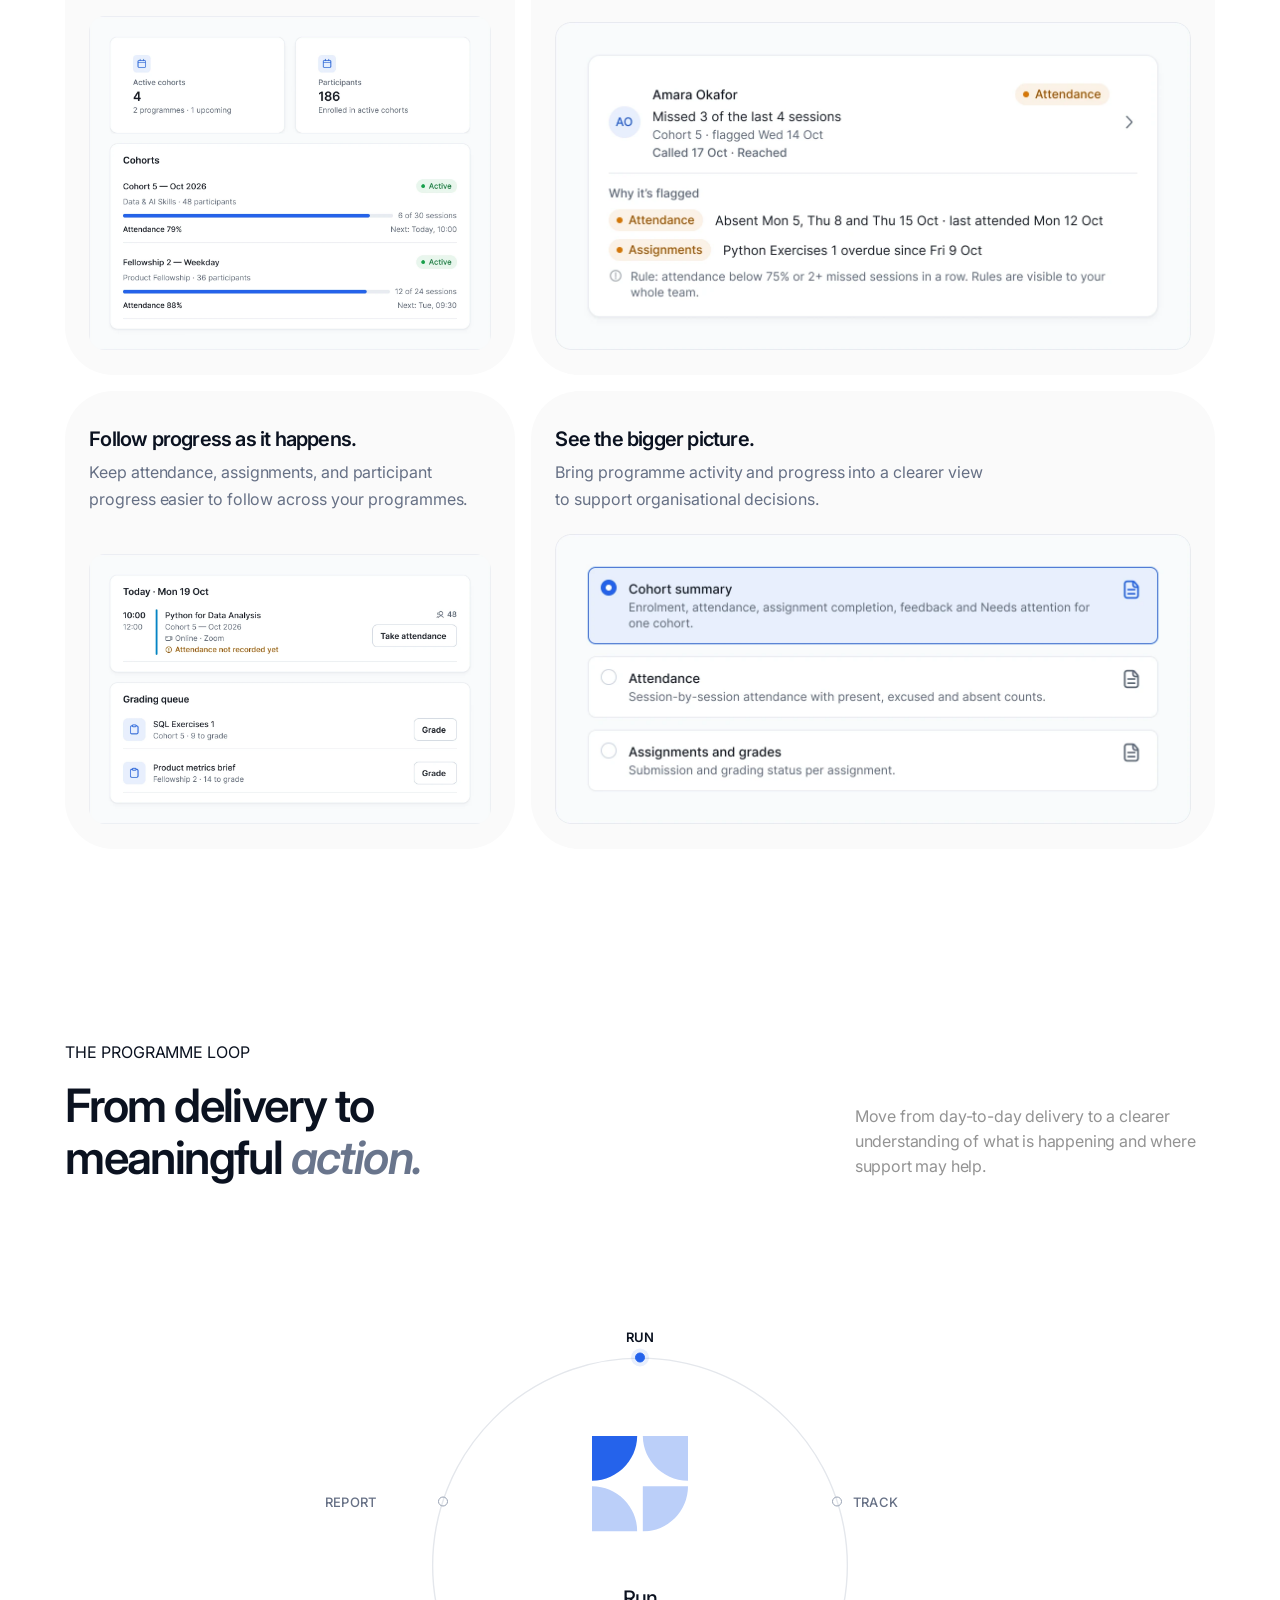
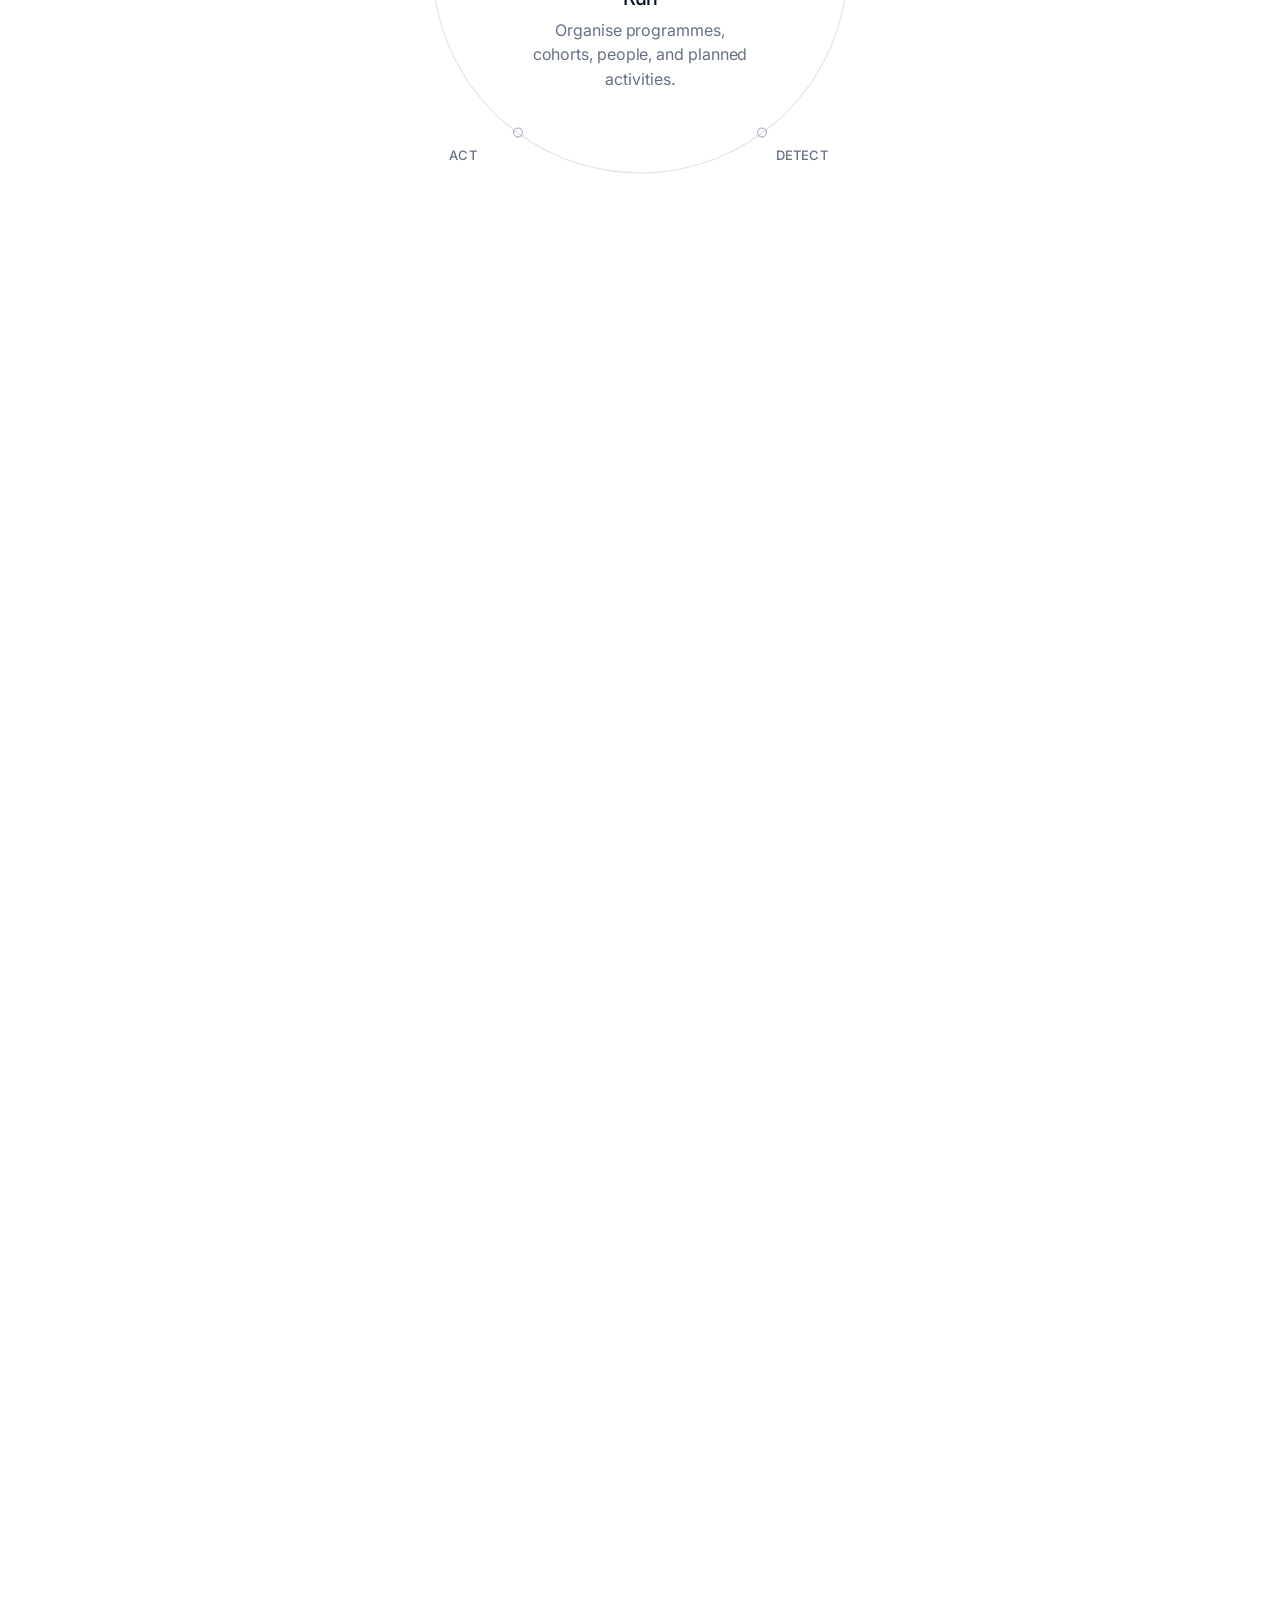
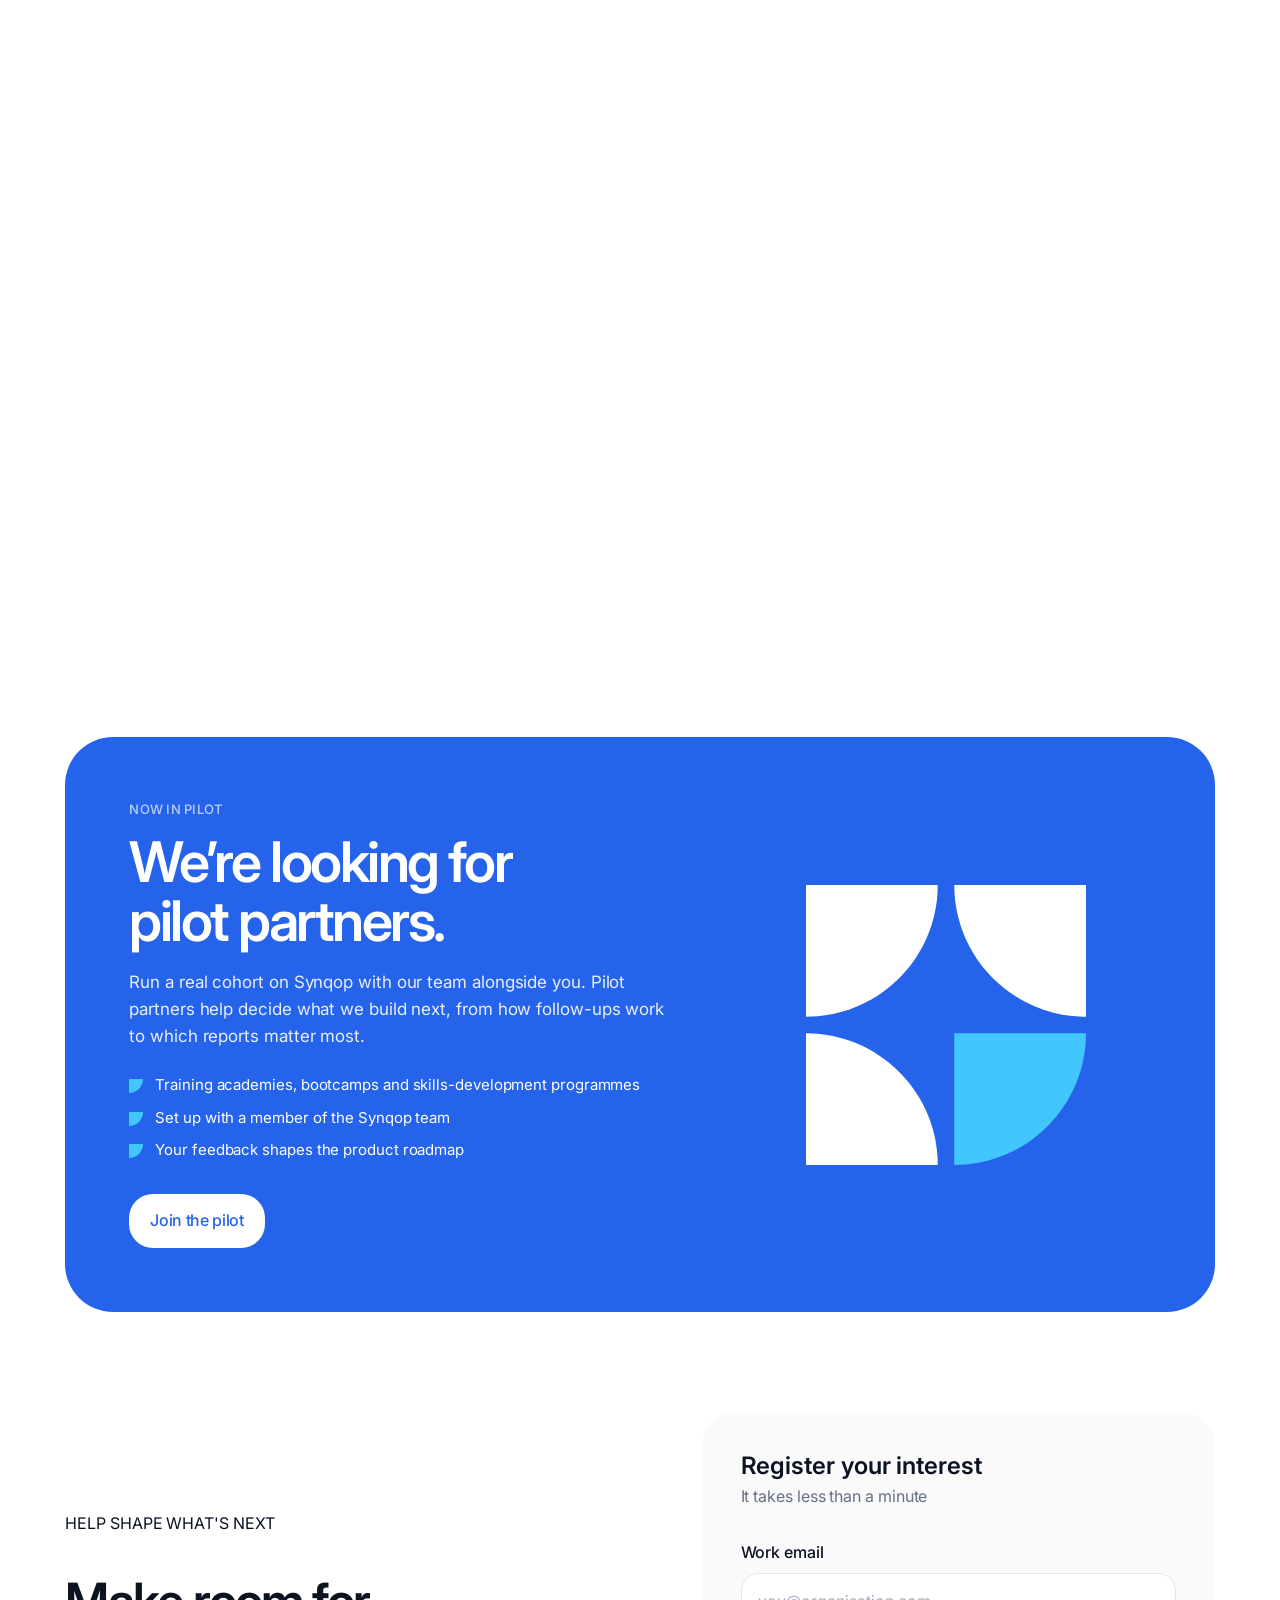
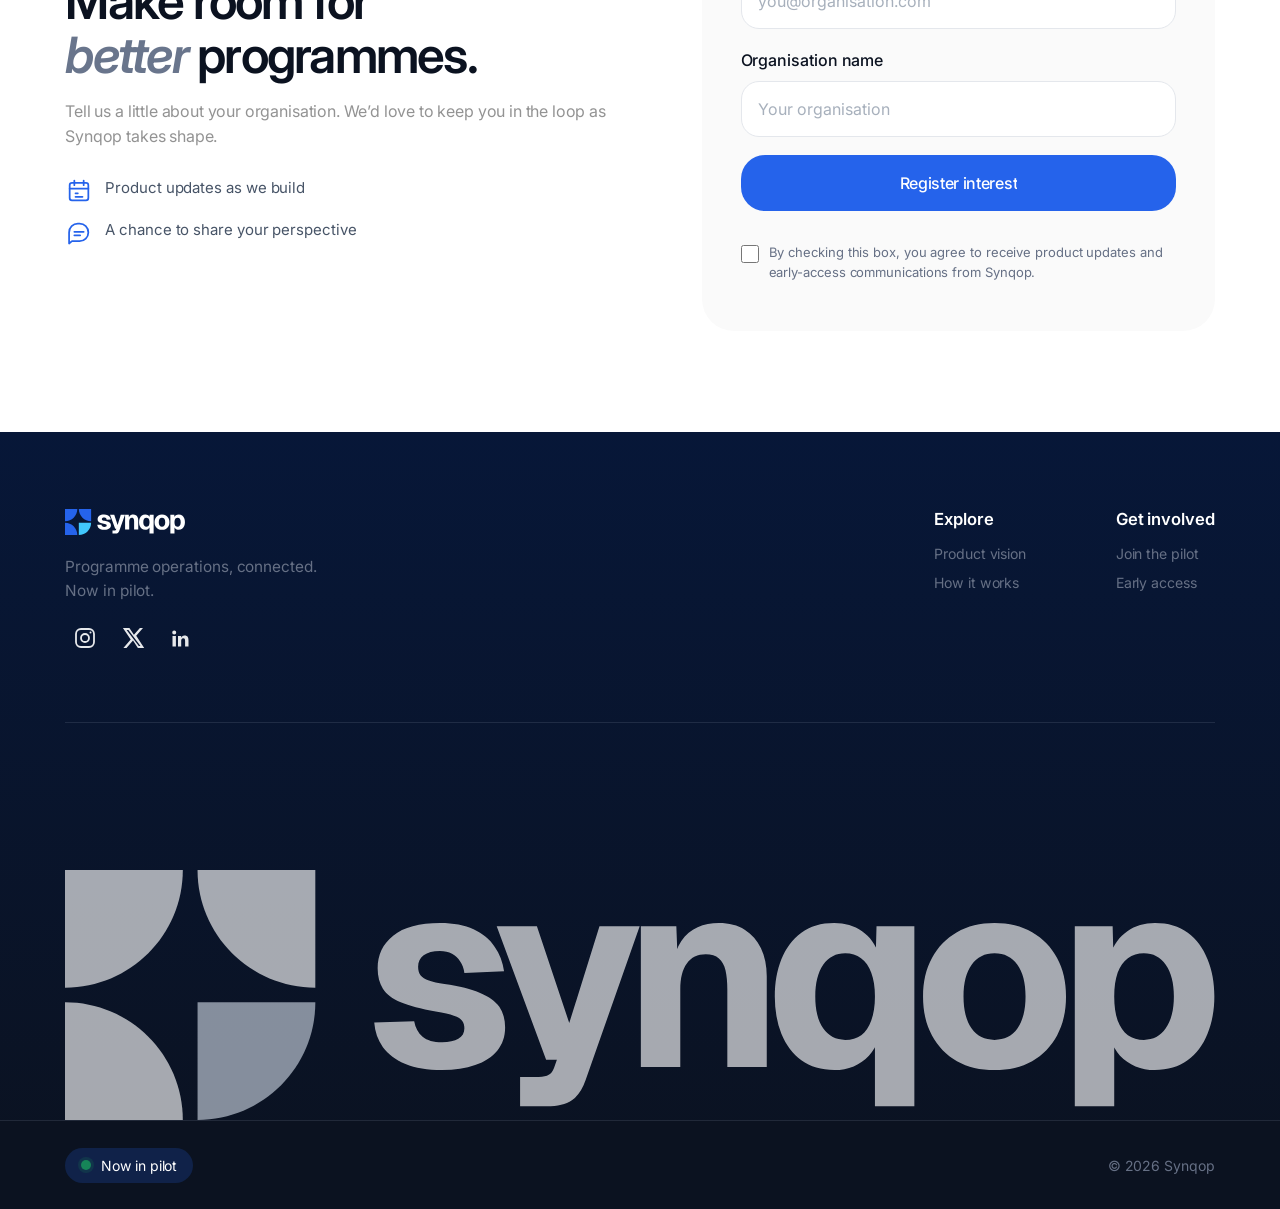
==== commit fe1ca549: "Pilot launch: status, copy, socials and join-the-pilot section - Status pill, footer pill and footer" ====
--- a/index.html
+++ b/index.html
@@ -91,9 +91,9 @@
       <section class="hero container" id="top">
         <div class="hero-copy">
           <div class="hero-copy-inner">
-            <p class="hero-status" aria-label="New, in development">
+            <p class="hero-status" aria-label="Status: now in pilot">
               <span class="hero-status-text">STATUS</span>
-              <span>In development</span>
+              <span>Now in pilot</span>
             </p>
 
             <h1>
@@ -105,7 +105,7 @@
               </span>
             </h1>
             <p class="lede">
-              Synqop helps schools, bootcamps, and training organisations manage cohorts, 
+              Synqop helps training academies, bootcamps and skills-development programmes manage cohorts,
               participants, sessions, assignments, and progress in one place; 
               simplifying programme operations and keeping teams organised.
             </p>
@@ -391,6 +391,38 @@
         </div>
       </section>
 
+      <section class="pilot-section" id="pilot" aria-labelledby="pilot-title">
+        <div class="container">
+          <div class="pilot-band" data-reveal>
+            <div class="pilot-copy">
+              <p class="pilot-eyebrow">NOW IN PILOT</p>
+              <h2 id="pilot-title">We’re looking for<br />pilot partners.</h2>
+              <p class="pilot-lede">
+                Run a real cohort on Synqop with our team alongside you. Pilot
+                partners help decide what we build next, from how follow-ups
+                work to which reports matter most.
+              </p>
+              <ul class="pilot-points">
+                <li>Training academies, bootcamps and skills-development programmes</li>
+                <li>Set up with a member of the Synqop team</li>
+                <li>Your feedback shapes the product roadmap</li>
+              </ul>
+              <a class="button button-on-blue" href="#early-access">
+                <span class="button-label-window">
+                  <span class="button-label-stack">
+                    <span class="button-label">Join the pilot</span>
+                    <span class="button-label button-label-duplicate" aria-hidden="true">Join the pilot</span>
+                  </span>
+                </span>
+              </a>
+            </div>
+            <div class="pilot-art" aria-hidden="true">
+              <svg class="pilot-petal" viewBox="0 0 170 170" aria-hidden="true" focusable="false"><path d="M0 0H80C80 44.184 44.184 80 0 80V0Z"/><path d="M170 0H90C90 44.184 125.816 80 170 80V0Z"/><path d="M0 170H80C80 125.816 44.184 90 0 90V170Z"/><path class="pilot-petal-turned" d="M90 90H170C170 134.184 134.184 170 90 170V90Z"/></svg>
+            </div>
+          </div>
+        </div>
+      </section>
+
       <section class="early-section" id="early-access">
         <div class="container early-wrap">
           <div class="early-copy" data-reveal>
@@ -504,11 +536,11 @@
               alt="Synqop"
             />
           </a>
-          <p>Programme operations, connected.<br />Currently in development.</p>
+          <p>Programme operations, connected.<br />Now in pilot.</p>
           <div class="footer-social-links" aria-label="Social media">
             <a
               class="footer-social-link"
-              href="https://www.instagram.com/synqop?mdxt=bmcyazgwYWNlc2Z2&amp;utm_source=qr"
+              href="https://www.instagram.com/usesynqop/"
               target="_blank"
               rel="noopener noreferrer"
               aria-label="Synqop on Instagram"
@@ -521,7 +553,7 @@
             </a>
             <a
               class="footer-social-link"
-              href="https://x.com/synqop?s=11"
+              href="https://x.com/usesynqop"
               target="_blank"
               rel="noopener noreferrer"
               aria-label="Synqop on X"
@@ -532,7 +564,7 @@
             </a>
             <a
               class="footer-social-link"
-              href="https://www.linkedin.com/company/synqop-platform/"
+              href="https://www.linkedin.com/company/usesynqop/"
               target="_blank"
               rel="noopener noreferrer"
               aria-label="Synqop on LinkedIn"
@@ -551,6 +583,7 @@
           </div>
           <div>
             <b>Get involved</b>
+            <a href="#pilot">Join the pilot</a>
             <a href="#early-access">Early access</a></div>
         </div>
       </div>
@@ -565,7 +598,7 @@
         </div>
         <div class="footer-bottom">
           <div class="container footer-bottom-inner">
-            <span class="footer-status"><i aria-hidden="true"></i>In development</span>
+            <span class="footer-status"><i aria-hidden="true"></i>Now in pilot</span>
             <span class="footer-copyright">© <span id="year">2026</span> Synqop</span>
           </div>
         </div>
--- a/src/styles/styles.css
+++ b/src/styles/styles.css
@@ -1756,3 +1756,107 @@
     line-height: 1.6;
   }
 }
+
+/* Pilot call to action */
+.pilot-section {
+  padding: clamp(56px, 7vw, 96px) 0 0;
+  background: var(--bg);
+}
+.pilot-band {
+  position: relative;
+  display: grid;
+  grid-template-columns: minmax(0, 1.4fr) minmax(0, 1fr);
+  align-items: center;
+  gap: 40px;
+  padding: clamp(36px, 5vw, 72px);
+  border-radius: var(--radius-card);
+  background: var(--color-primary);
+  color: var(--white);
+  overflow: hidden;
+}
+.pilot-eyebrow {
+  margin: 0 0 16px;
+  font-size: 13px;
+  font-weight: var(--font-weight-medium);
+  letter-spacing: 0.02em;
+  color: #bbcff9;
+}
+.pilot-band h2 {
+  margin: 0 0 18px;
+  color: var(--white);
+  font-size: clamp(34px, 4.4vw, 56px);
+  font-weight: var(--font-weight-semibold);
+  line-height: 1.05;
+  letter-spacing: var(--letter-spacing-display);
+}
+.pilot-lede {
+  max-width: 540px;
+  margin: 0 0 24px;
+  color: #e9effd;
+  font-size: 17px;
+  line-height: 1.6;
+}
+.pilot-points {
+  display: grid;
+  gap: 10px;
+  margin: 0 0 32px;
+  padding: 0;
+  list-style: none;
+}
+.pilot-points li {
+  position: relative;
+  padding-left: 26px;
+  color: var(--white);
+  font-size: 15px;
+  line-height: 1.5;
+}
+.pilot-points li::before {
+  content: "";
+  position: absolute;
+  left: 0;
+  top: 5px;
+  width: 14px;
+  height: 14px;
+  background: var(--color-gradient-secondary);
+  border-radius: 0 0 14px 0;
+}
+.button-on-blue {
+  background: var(--white);
+  color: var(--color-primary);
+}
+.button-on-blue:hover {
+  background: #e9effd;
+}
+.button-on-blue:active {
+  background: #d3e0fb;
+}
+.pilot-art {
+  display: flex;
+  justify-content: center;
+}
+.pilot-petal {
+  width: min(100%, 280px);
+  height: auto;
+  fill: var(--white);
+}
+.pilot-petal .pilot-petal-turned {
+  fill: var(--color-gradient-secondary);
+}
+@supports (corner-shape: squircle) {
+  .pilot-band {
+    corner-shape: squircle;
+  }
+}
+@media (max-width: 760px) {
+  .pilot-band {
+    grid-template-columns: 1fr;
+    border-radius: 32px;
+  }
+  .pilot-art {
+    order: -1;
+    justify-content: flex-start;
+  }
+  .pilot-petal {
+    width: 72px;
+  }
+}
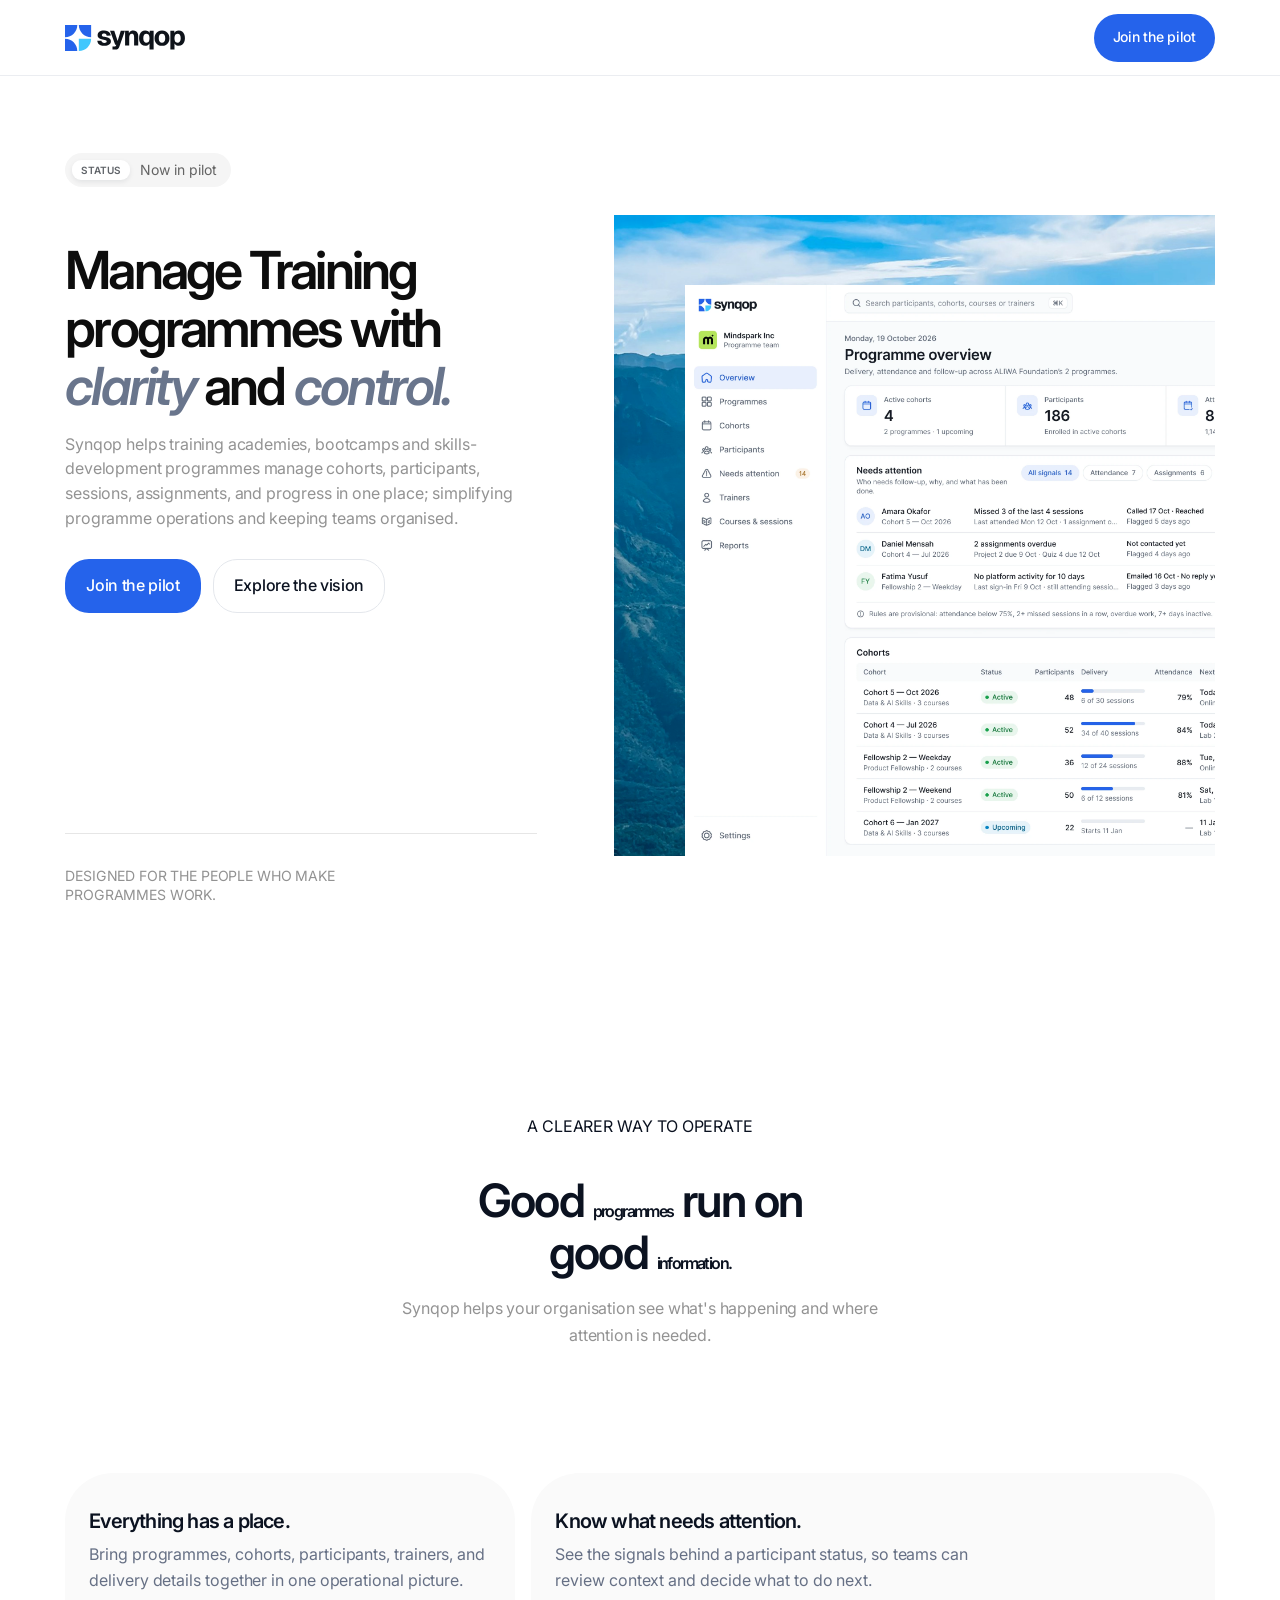
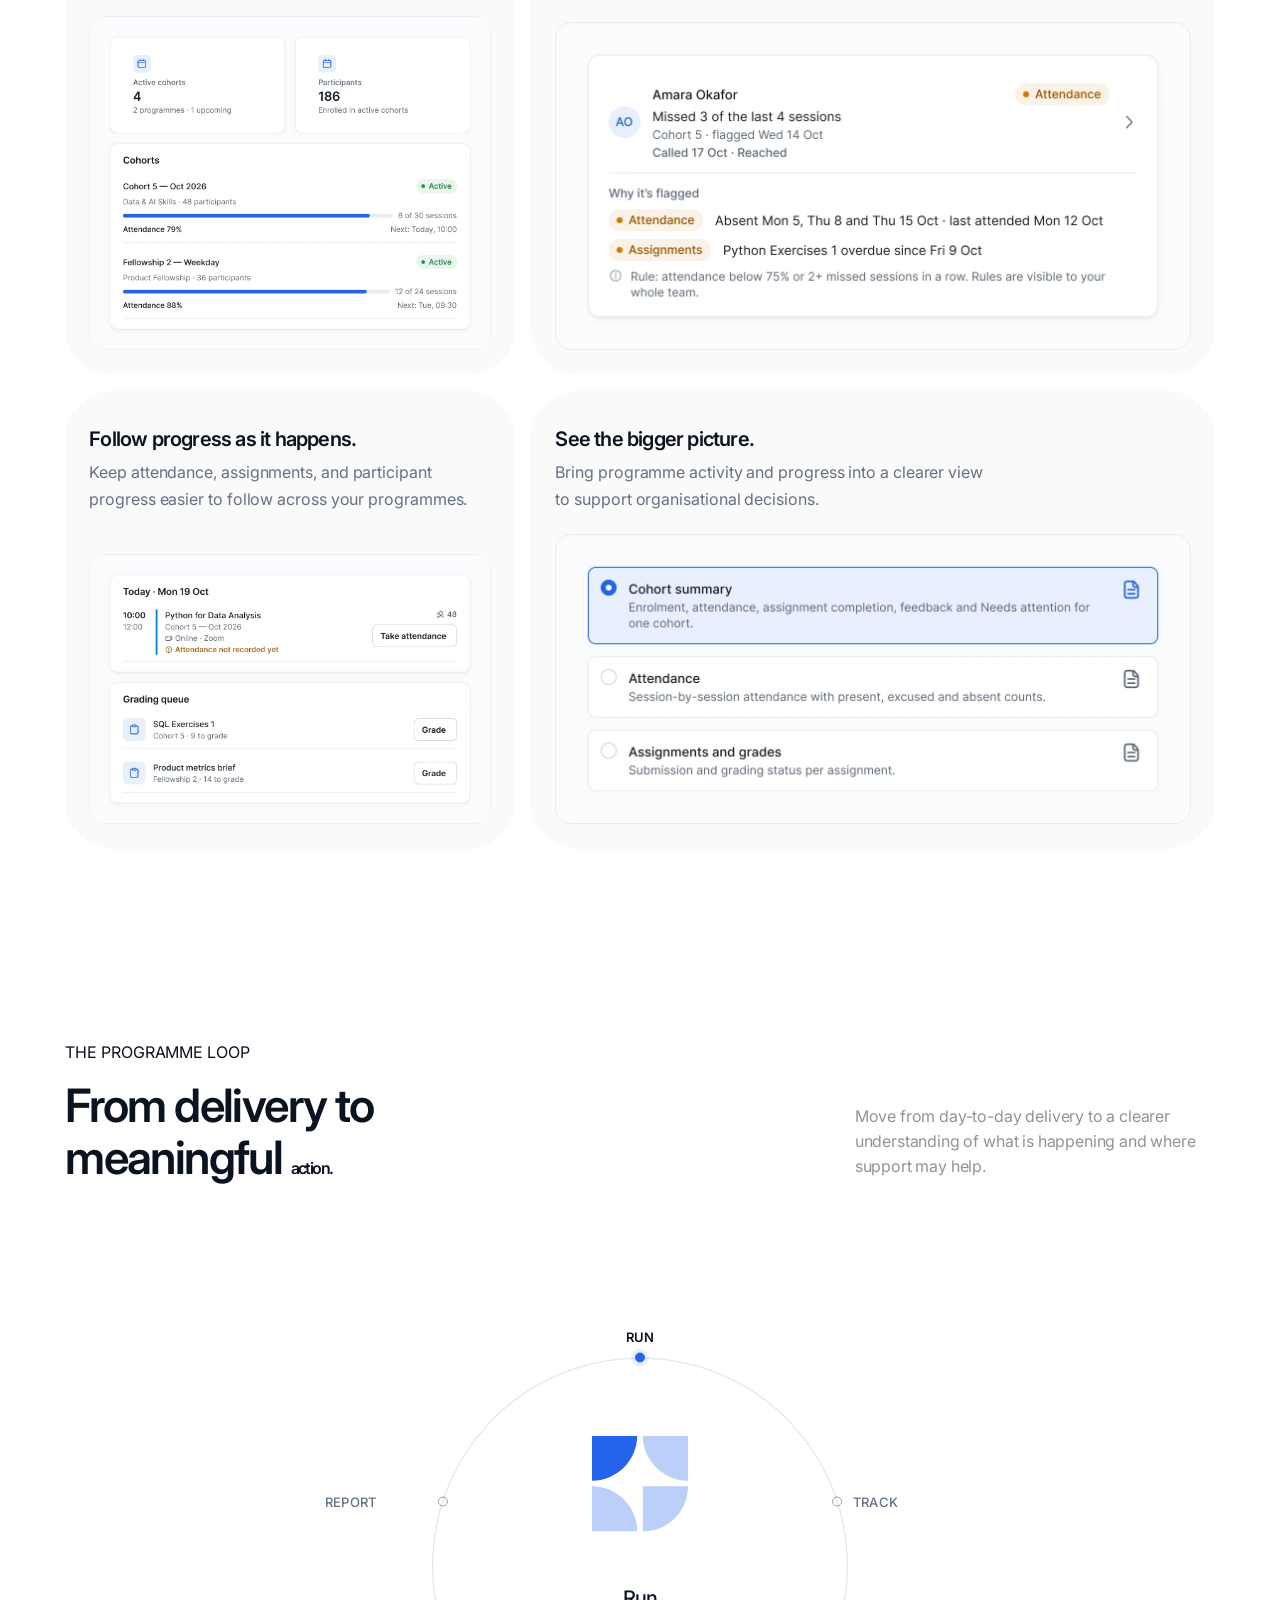
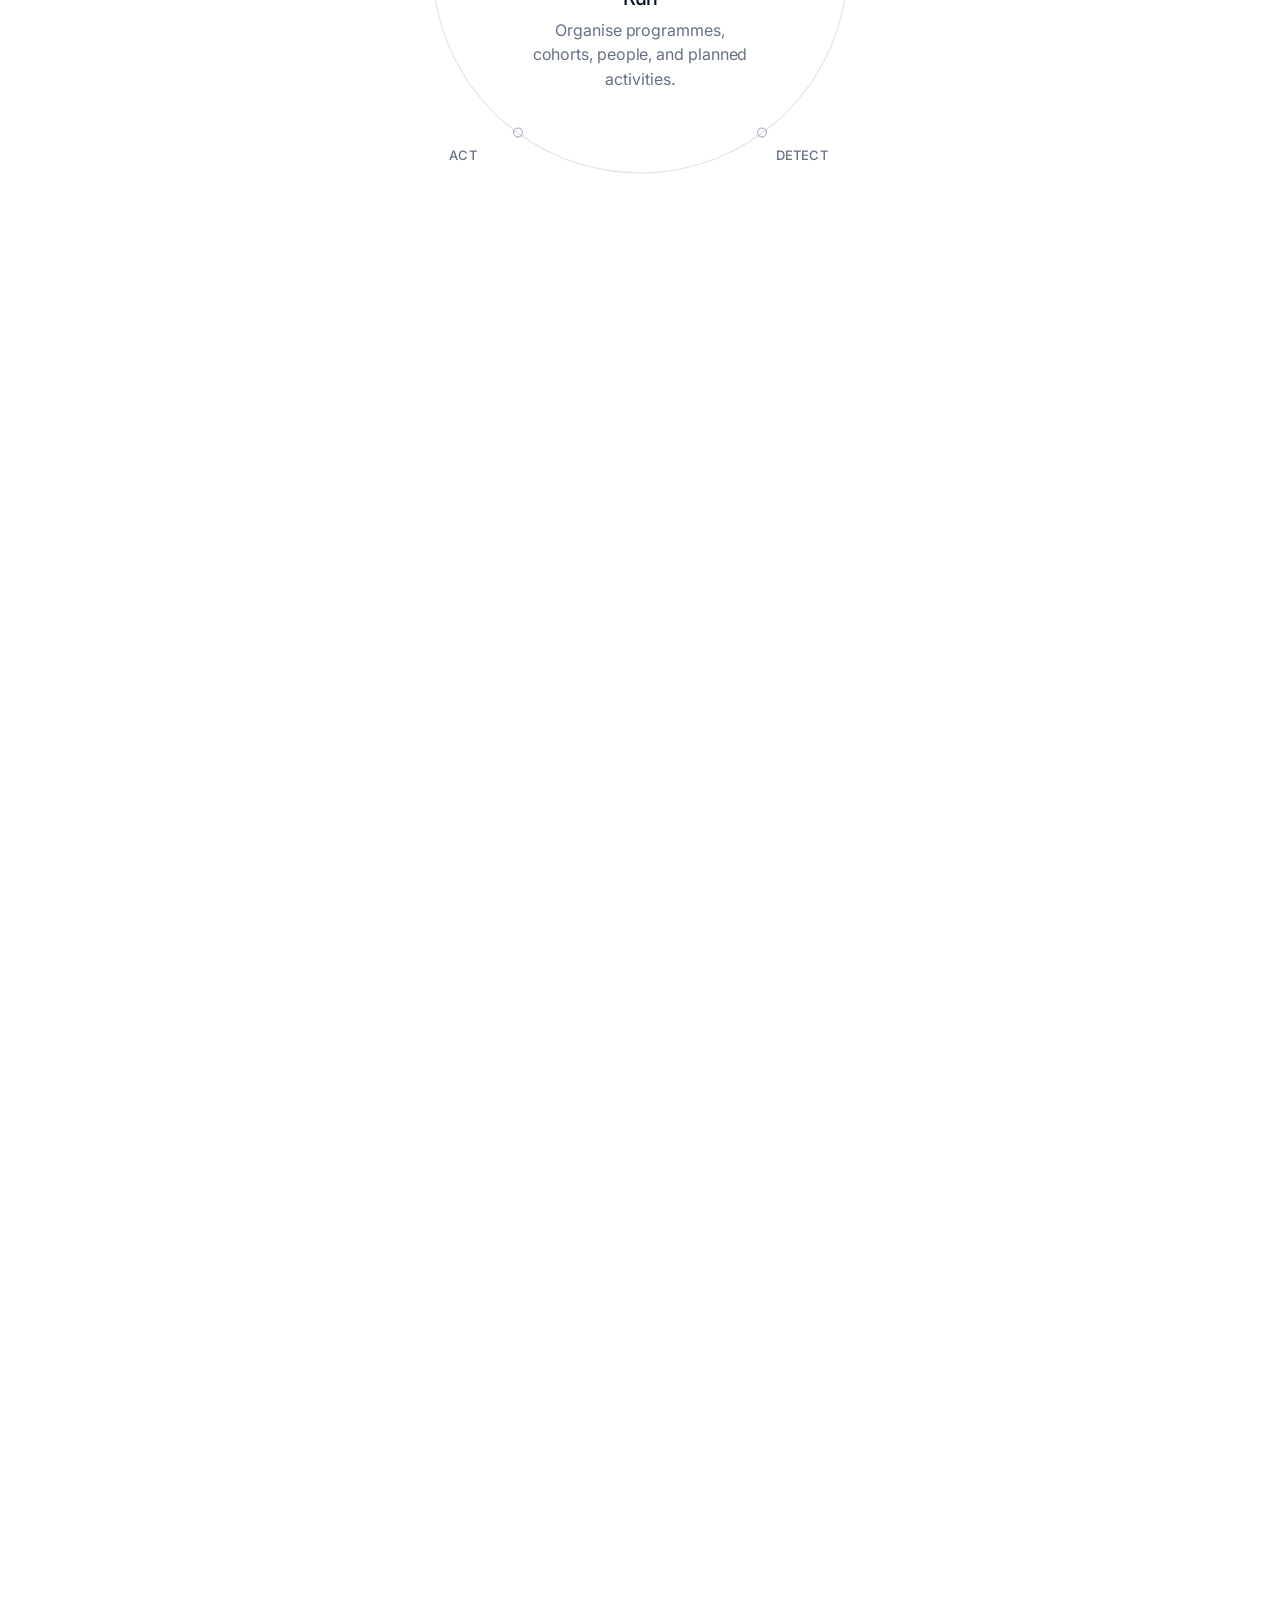
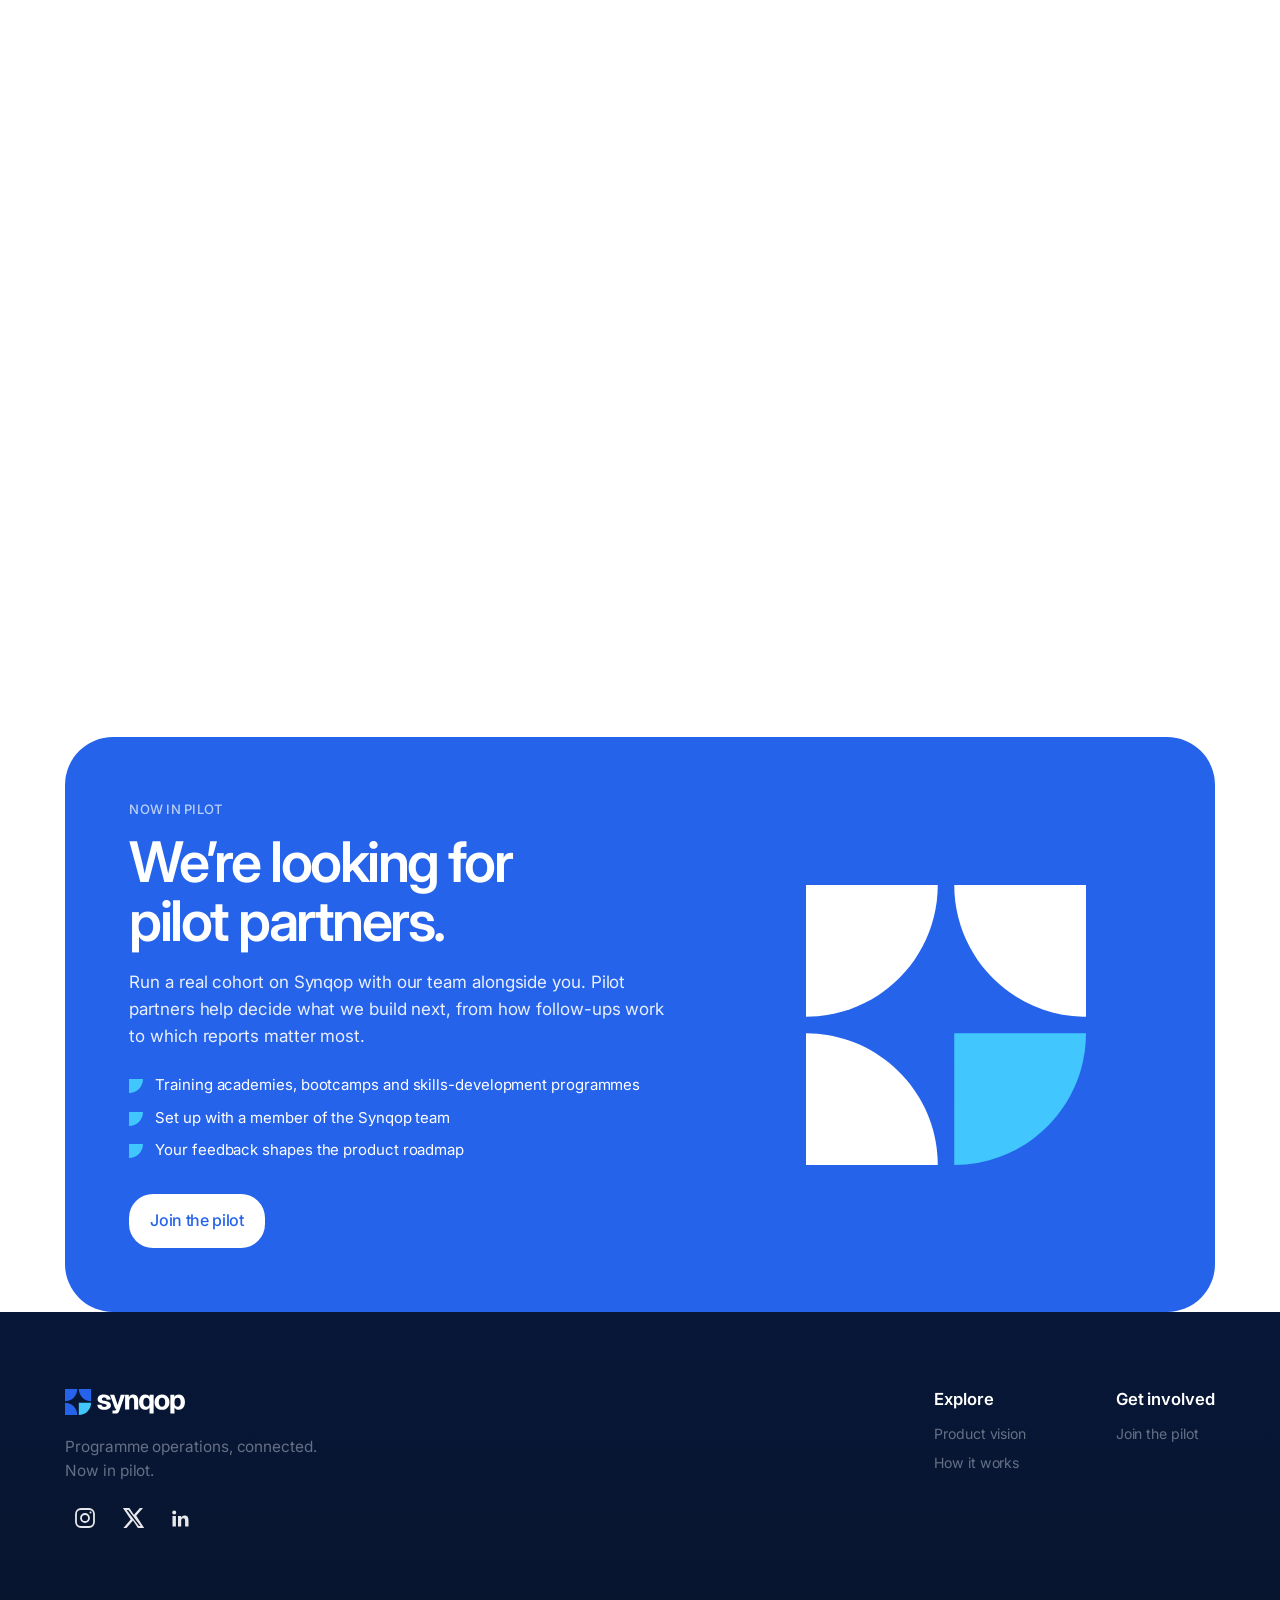
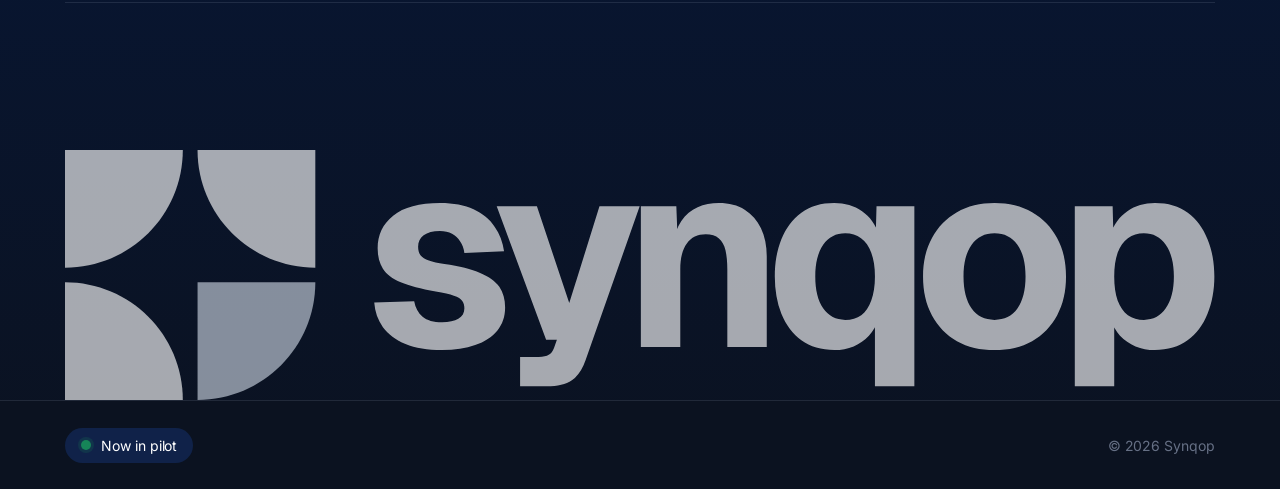
==== commit 2ba78b81: "Join the pilot modal replaces early-access section - Remove the early-access section; the form now l" ====
--- a/index.html
+++ b/index.html
@@ -60,7 +60,7 @@
             alt="Synqop"
           />
         </a>
-        
+
         <!-- <span class="dev-label"><span></span> In development</span> -->
         <!-- <button
           class="menu-toggle"
@@ -76,11 +76,11 @@
           ><a href="#capabilities">Capabilities</a>
         </nav> -->
 
-        <a class="button button-small header-cta" href="#early-access">
+        <a class="button button-small header-cta" href="#join-pilot" data-open-pilot>
           <span class="button-label-window">
             <span class="button-label-stack">
-              <span class="button-label">Get early access</span>
-              <span class="button-label button-label-duplicate" aria-hidden="true">Get early access</span>
+              <span class="button-label">Join the pilot</span>
+              <span class="button-label button-label-duplicate" aria-hidden="true">Join the pilot</span>
             </span>
           </span>
         </a>
@@ -106,17 +106,17 @@
             </h1>
             <p class="lede">
               Synqop helps training academies, bootcamps and skills-development programmes manage cohorts,
-              participants, sessions, assignments, and progress in one place; 
+              participants, sessions, assignments, and progress in one place;
               simplifying programme operations and keeping teams organised.
             </p>
           </div>
 
           <div class="hero-actions">
-            <a class="button" href="#early-access">
+            <a class="button" href="#join-pilot" data-open-pilot>
               <span class="button-label-window">
                 <span class="button-label-stack">
-                  <span class="button-label">Get early access</span>
-                  <span class="button-label button-label-duplicate" aria-hidden="true">Get early access</span>
+                  <span class="button-label">Join the pilot</span>
+                  <span class="button-label button-label-duplicate" aria-hidden="true">Join the pilot</span>
                 </span>
               </span>
             </a>
@@ -163,9 +163,9 @@
             <h2>Good <span>programmes</span> run on<br />good <span>information.</span></h2>
 
             <p class="lede">
-              <!-- Bring programme delivery, participant progress, 
+              <!-- Bring programme delivery, participant progress,
               and important signals into one clearer view.  -->
-              Synqop helps your organisation see what's 
+              Synqop helps your organisation see what's
               happening and where attention is needed.
             </p>
           </div>
@@ -214,7 +214,7 @@
           </div>
         </div>
       </section>
-      
+
       <section class="section workflow-section" id="workflow">
         <div class="container">
           <div class="workflow-intro" data-reveal>
@@ -407,7 +407,7 @@
                 <li>Set up with a member of the Synqop team</li>
                 <li>Your feedback shapes the product roadmap</li>
               </ul>
-              <a class="button button-on-blue" href="#early-access">
+              <a class="button button-on-blue" href="#join-pilot" data-open-pilot>
                 <span class="button-label-window">
                   <span class="button-label-stack">
                     <span class="button-label">Join the pilot</span>
@@ -423,108 +423,78 @@
         </div>
       </section>
 
-      <section class="early-section" id="early-access">
-        <div class="container early-wrap">
-          <div class="early-copy" data-reveal>
-            <p class="eyebrow">HELP SHAPE WHAT'S NEXT</p>
-            <h2>Make room for<br /><span class="lede">better</span> programmes.</h2>
-            <p class="lede">
-              Tell us a little about your organisation. We’d love to keep you in
-              the loop as Synqop takes shape.
-            </p>
-            <div class="early-points">
-              <span>
-                <svg class="benefit-icon" viewBox="0 0 24 24" aria-hidden="true" focusable="false">
-                  <rect x="4" y="5" width="16" height="15" rx="2" />
-                  <path d="M8 3v4m8-4v4M4 10h16m-11 4h2m-2 3h6" />
-                </svg>
-                Product updates as we build
-              </span>
-              <span>
-                <svg class="benefit-icon" viewBox="0 0 24 24" aria-hidden="true" focusable="false">
-                  <path d="M20 11.5a7.5 7.5 0 0 1-7.5 7.5H6l-2.5 2v-9.5A7.5 7.5 0 0 1 11 4h1.5a7.5 7.5 0 0 1 7.5 7.5Z" />
-                  <path d="M8 11h8m-8 3h5" />
-                </svg>
-                A chance to share your perspective
-              </span>
-            </div>
-          </div>
-
-          <form
-            class="interest-form"
-            id="interest-form"
-            action="https://formspree.io/f/meaelpwk"
-            method="POST"
-            aria-describedby="form-status"
-            data-reveal
-          >
-            <div class="form-heading">
-              <!-- <img
-                class="form-logo"
-                src="public\icons\icon-192.png"
-                alt="Synqop logo"
-                width="1200"
-                height="400"
-              /> -->
-              <div>
-                <b>Register your interest</b>
-                <small>It takes less than a minute</small>
-              </div>
-            </div>
-            <label for="email">Work email</label>
-            <input
-              id="email"
-              name="email"
-              type="email"
-              autocomplete="email"
-              placeholder="you@organisation.com"
-              required
-              aria-describedby="email-error"
-            />
-            <span class="field-error" id="email-error"></span>
-            <label for="organisation">Organisation name</label>
-            <input
-              id="organisation"
-              name="organisation"
-              autocomplete="organization"
-              placeholder="Your organisation"
-              required
-              aria-describedby="org-error"
-            />
-            <span class="field-error" id="org-error"></span>
-            <button class="button form-submit" type="submit">
-              <span class="button-label-window">
-                <span class="button-label-stack">
-                  <span class="button-label">Register interest</span>
-                  <span class="button-label button-label-duplicate" aria-hidden="true">Register interest</span>
-                </span>
-              </span>
-            </button>
-
-            <div class="form-consent">
-              <input
-                class="form-consent-checkbox"
-                id="consent"
-                name="consent"
-                type="checkbox"
-                value="agreed"
-                required
-              />
-              <label for="consent">
-                By checking this box, you agree to receive product updates and
-                early-access communications from Synqop.
-              </label>
-            </div>
-            <div
-              id="form-status"
-              class="form-status"
-              role="status"
-              aria-live="polite"
-            ></div>
-          </form>
-        </div>
-      </section>
     </main>
+
+    <dialog class="pilot-dialog" id="join-pilot" aria-labelledby="pilot-dialog-title">
+      <form
+        class="interest-form"
+        id="interest-form"
+        action="https://formspree.io/f/meaelpwk"
+        method="POST"
+        aria-describedby="form-status"
+      >
+        <div class="form-heading">
+          <div>
+            <b id="pilot-dialog-title">Join the pilot</b>
+            <small>Tell us about your organisation. It takes less than a minute.</small>
+          </div>
+          <button class="pilot-dialog-close" type="button" data-close-pilot aria-label="Close">
+            <svg viewBox="0 0 24 24" aria-hidden="true" focusable="false"><path d="M6 6l12 12M18 6L6 18" /></svg>
+          </button>
+        </div>
+        <input type="hidden" name="_subject" value="New Synqop pilot request" />
+        <label for="email">Work email</label>
+        <input
+          id="email"
+          name="email"
+          type="email"
+          autocomplete="email"
+          placeholder="you@organisation.com"
+          required
+          aria-describedby="email-error"
+        />
+        <span class="field-error" id="email-error"></span>
+        <label for="organisation">Organisation name</label>
+        <input
+          id="organisation"
+          name="organisation"
+          autocomplete="organization"
+          placeholder="Your organisation"
+          required
+          aria-describedby="org-error"
+        />
+        <span class="field-error" id="org-error"></span>
+        <button class="button form-submit" type="submit">
+          <span class="button-label-window">
+            <span class="button-label-stack">
+              <span class="button-label">Request to join</span>
+              <span class="button-label button-label-duplicate" aria-hidden="true">Request to join</span>
+            </span>
+          </span>
+        </button>
+
+        <div class="form-consent">
+          <input
+            class="form-consent-checkbox"
+            id="consent"
+            name="consent"
+            type="checkbox"
+            value="agreed"
+            required
+          />
+          <label for="consent">
+            By checking this box, you agree to receive pilot programme updates
+            and communications from Synqop.
+          </label>
+        </div>
+        <div
+          id="form-status"
+          class="form-status"
+          role="status"
+          aria-live="polite"
+        ></div>
+      </form>
+    </dialog>
 
     <footer class="site-footer" id="footer">
       <div class="container footer-main">
@@ -583,8 +553,7 @@
           </div>
           <div>
             <b>Get involved</b>
-            <a href="#pilot">Join the pilot</a>
-            <a href="#early-access">Early access</a></div>
+            <a href="#join-pilot" data-open-pilot>Join the pilot</a></div>
         </div>
       </div>
       <div class="footer-end">
--- a/src/styles/styles.css
+++ b/src/styles/styles.css
@@ -477,17 +477,6 @@
 
 .section-heading h2 span, 
 .workflow-intro h2 span,
-.early-copy h2 span {
-    color: #69758c;
-    font-style: italic;
-}
-.early-copy h2 span.lede {
-  max-width: none;
-  margin: 0;
-  font-size: inherit;
-  line-height: inherit;
-  letter-spacing: inherit;
-}
 
 
 .section-heading > p:last-child {
@@ -674,23 +663,6 @@
   color: var(--muted);
   margin: 0;
 }
-.early-section {
-  background: var(--bg);
-  color: var(--ink);
-  min-height: 80vh;
-  display: flex;
-  align-items: center;
-  padding: clamp(72px, 8vh, 112px) 0;
-  position: relative;
-  overflow: hidden;
-}
-.early-wrap {
-  display: grid;
-  grid-template-columns: minmax(0, 1.05fr) minmax(430px, 0.95fr);
-  gap: clamp(40px, 5.5vw, 76px);
-  align-items: center;
-  position: relative;
-}
 
 .eyebrow-light {
   color: var(--color-primary);
@@ -700,29 +672,8 @@
   background: var(--color-primary);
 }
 
-.early-copy h2 {
-  font-size: clamp(36px, 4vw, 50px);
-  line-height: 1.08;
-  letter-spacing: var(--letter-spacing-section);
-  margin-bottom: 17px;
-  font-weight: var(--font-weight-semibold);
-}
-
-.early-points {
-  display: grid;
-  gap: 14px;
-  margin-top: 28px;
-  font-size: clamp(15px, 1.15vw, 17px);
-  line-height: 1.5;
-  color: var(--text);
-}
-
-.early-points > span {
-  display: flex;
-  align-items: flex-start;
-  gap: 12px;
-
-}
+
+
 
 .benefit-icon {
   width:21px;
@@ -1079,10 +1030,6 @@
     min-height: 170px;
   }
 
-  .early-wrap {
-    gap: clamp(28px, 4vw, 40px);
-    grid-template-columns: minmax(0, 1.05fr) minmax(340px, 0.95fr);
-  }
 }
 
 
@@ -1290,18 +1237,6 @@
     grid-column: span 2;
     min-height: 140px;
   }
-  .early-section {
-    min-height: 0;
-    padding: 67px 0;
-  }
-  .early-wrap {
-    display: grid;
-    grid-template-columns: 1fr;
-    gap: 30px;
-  }
-  .early-copy h2 {
-    font-size: clamp(34px, 9.6vw, 40px);
-  }
 
   .interest-form {
     max-width: 480px;
@@ -1860,3 +1795,141 @@
     width: 72px;
   }
 }
+
+/* Join the pilot dialog */
+.pilot-dialog {
+  width: min(520px, calc(100% - 32px));
+  max-width: none;
+  max-height: calc(100dvh - 48px);
+  margin: auto;
+  padding: 0;
+  border: 0;
+  border-radius: var(--radius-lg);
+  background: transparent;
+  color: var(--ink);
+  overflow: visible;
+}
+.pilot-dialog::backdrop {
+  background: rgba(14, 19, 26, 0.56);
+  backdrop-filter: blur(2px);
+}
+.pilot-dialog .interest-form {
+  max-height: calc(100dvh - 48px);
+  overflow-y: auto;
+  background: var(--white);
+  border-radius: var(--radius-lg);
+  box-shadow: 0 30px 80px rgba(14, 19, 26, 0.28);
+}
+.pilot-dialog .form-heading {
+  align-items: flex-start;
+  justify-content: space-between;
+}
+.pilot-dialog .form-heading > div {
+  display: grid;
+  gap: 6px;
+}
+.pilot-dialog-close {
+  flex: none;
+  display: grid;
+  place-items: center;
+  width: 40px;
+  height: 40px;
+  margin: -6px -8px 0 0;
+  border: 0;
+  border-radius: 50%;
+  background: transparent;
+  color: var(--muted);
+  cursor: pointer;
+}
+.pilot-dialog-close:hover {
+  background: var(--color-neutral);
+  color: var(--ink);
+}
+.pilot-dialog-close:focus-visible {
+  outline: 2px solid var(--color-primary);
+  outline-offset: 2px;
+}
+.pilot-dialog-close svg {
+  width: 20px;
+  height: 20px;
+  fill: none;
+  stroke: currentColor;
+  stroke-width: 2;
+  stroke-linecap: round;
+}
+.pilot-dialog .form-submit {
+  width: 100%;
+}
+html.pilot-dialog-open {
+  overflow: hidden;
+}
+@media (prefers-reduced-motion: no-preference) {
+  .pilot-dialog[open] {
+    animation: pilot-dialog-in 260ms var(--ease);
+  }
+  .pilot-dialog[open]::backdrop {
+    animation: pilot-backdrop-in 260ms ease;
+  }
+  .pilot-dialog.is-closing {
+    animation: pilot-dialog-out 200ms ease forwards;
+  }
+  .pilot-dialog.is-closing::backdrop {
+    animation: pilot-backdrop-out 200ms ease forwards;
+  }
+}
+@keyframes pilot-dialog-in {
+  from { opacity: 0; transform: translateY(12px) scale(0.98); }
+  to { opacity: 1; transform: none; }
+}
+@keyframes pilot-dialog-out {
+  to { opacity: 0; transform: translateY(12px) scale(0.98); }
+}
+@keyframes pilot-backdrop-in {
+  from { opacity: 0; }
+}
+@keyframes pilot-backdrop-out {
+  to { opacity: 0; }
+}
+
+/* Bottom sheet on mobile */
+@media (max-width: 680px) {
+  .pilot-dialog {
+    width: 100%;
+    max-height: calc(100dvh - 24px);
+    margin: auto 0 0;
+    border-radius: 28px 28px 0 0;
+  }
+  .pilot-dialog .interest-form {
+    max-width: none;
+    max-height: calc(100dvh - 24px);
+    padding: 12px 20px calc(24px + env(safe-area-inset-bottom));
+    border-radius: 28px 28px 0 0;
+  }
+  .pilot-dialog .interest-form::before {
+    content: "";
+    display: block;
+    width: 40px;
+    height: 4px;
+    margin: 0 auto 20px;
+    border-radius: 2px;
+    background: var(--border);
+  }
+  .pilot-dialog .form-heading {
+    margin-bottom: 16px;
+  }
+}
+@media (max-width: 680px) and (prefers-reduced-motion: no-preference) {
+  .pilot-dialog[open] {
+    animation-name: pilot-sheet-in;
+  }
+  .pilot-dialog.is-closing {
+    animation-name: pilot-sheet-out;
+  }
+}
+@keyframes pilot-sheet-in {
+  from { transform: translateY(100%); }
+  to { transform: none; }
+}
+@keyframes pilot-sheet-out {
+  to { transform: translateY(100%); }
+}
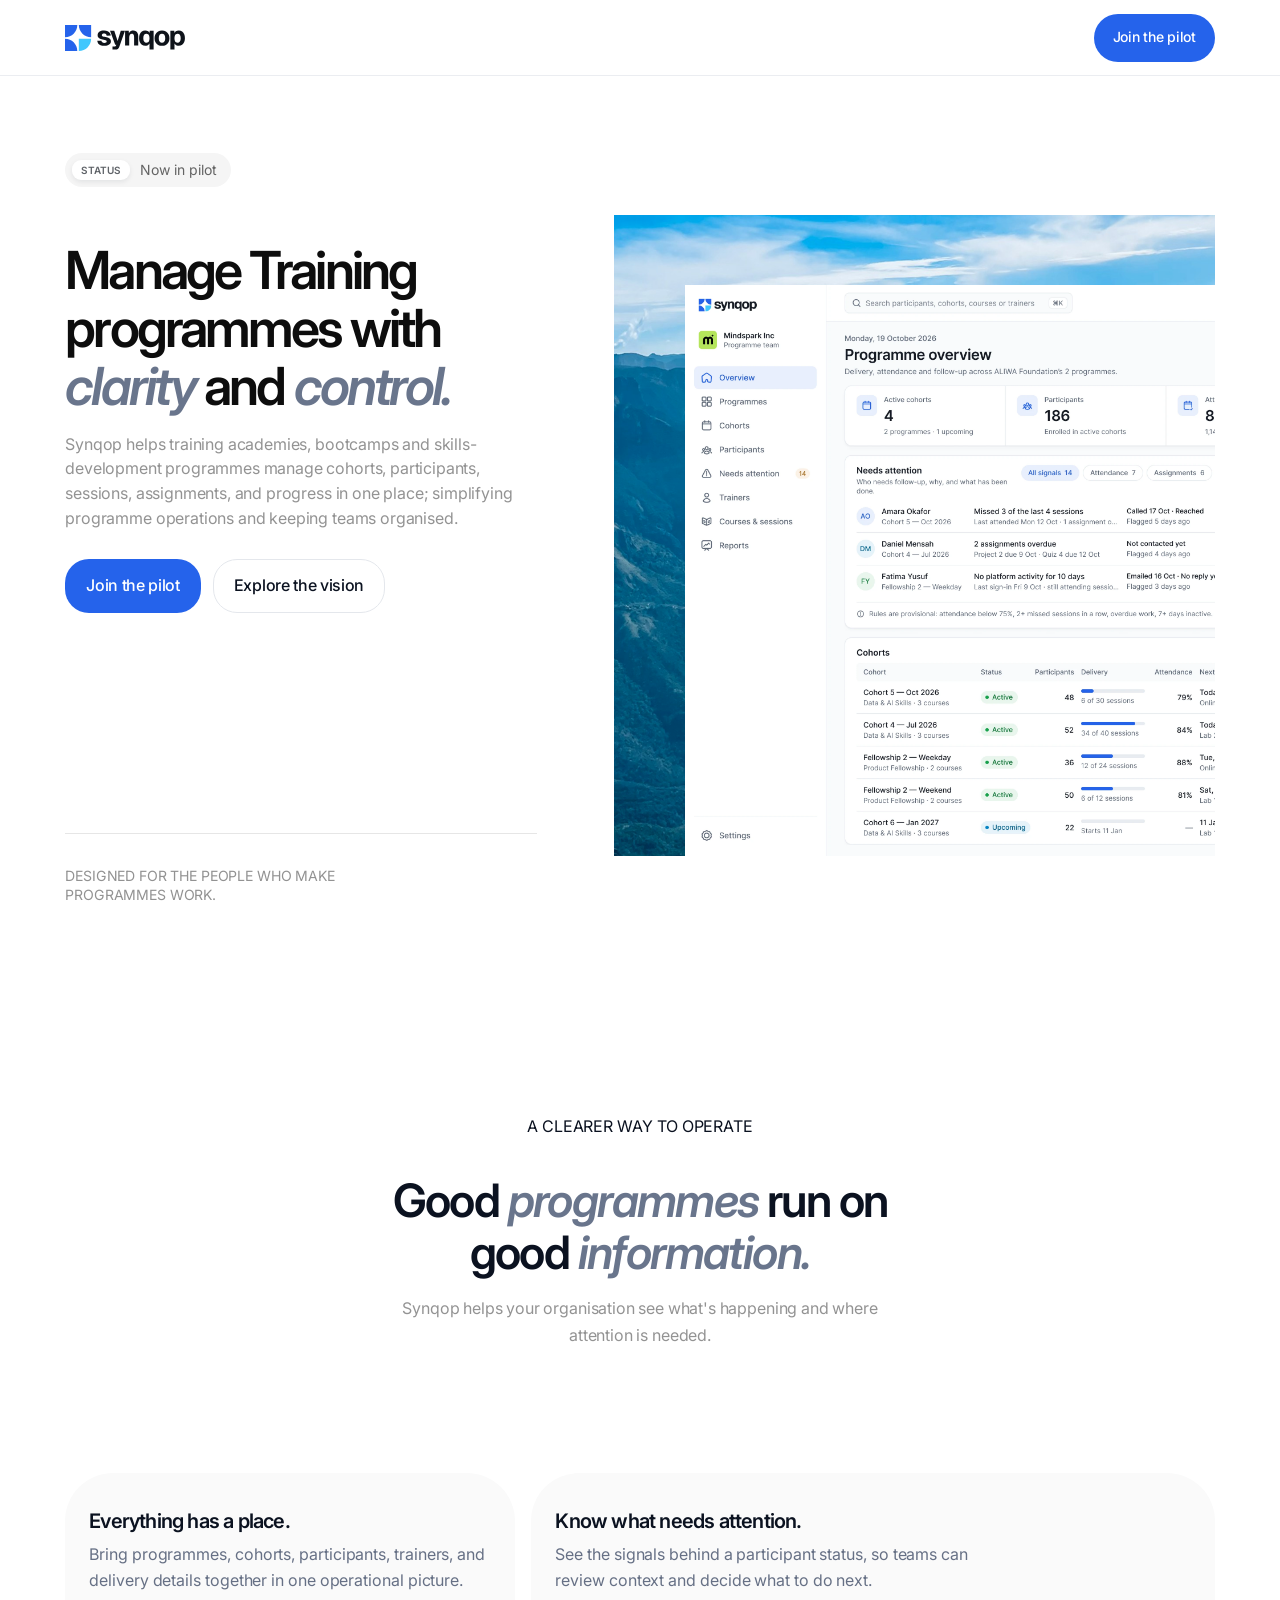
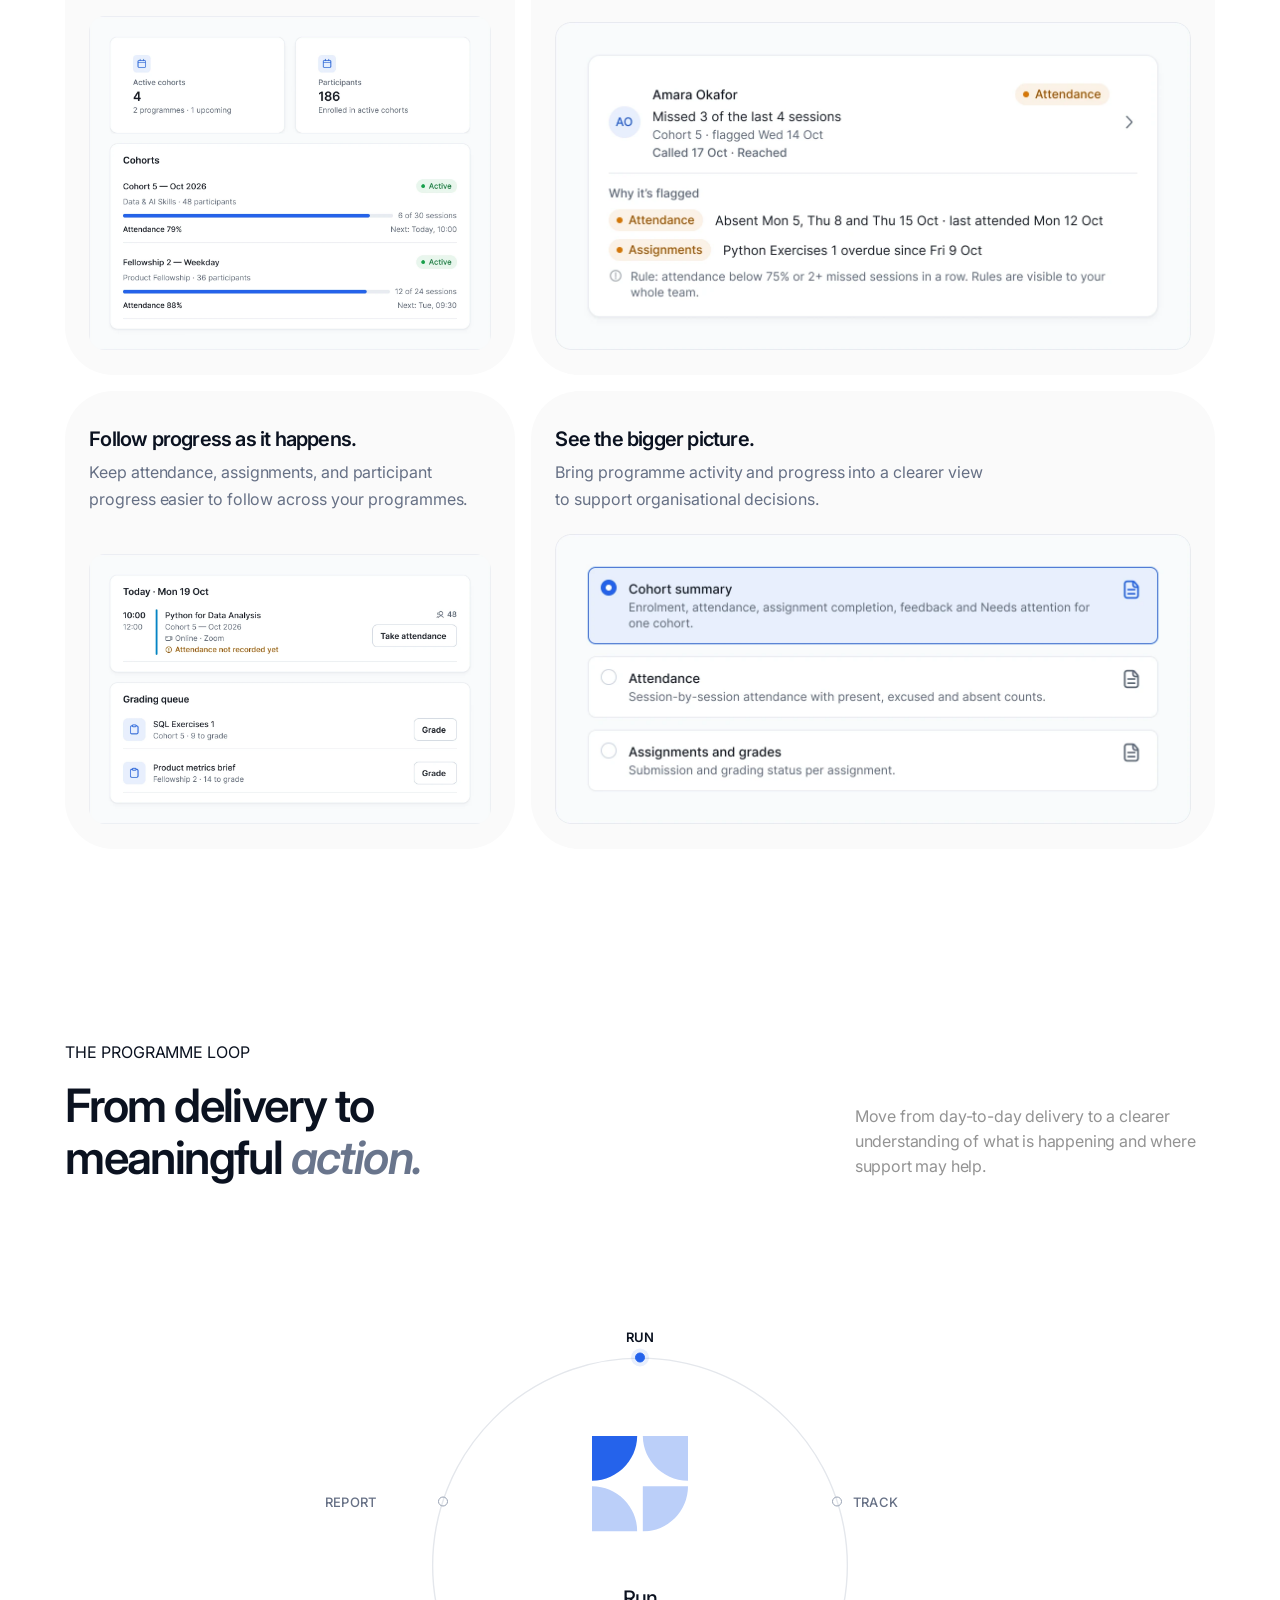
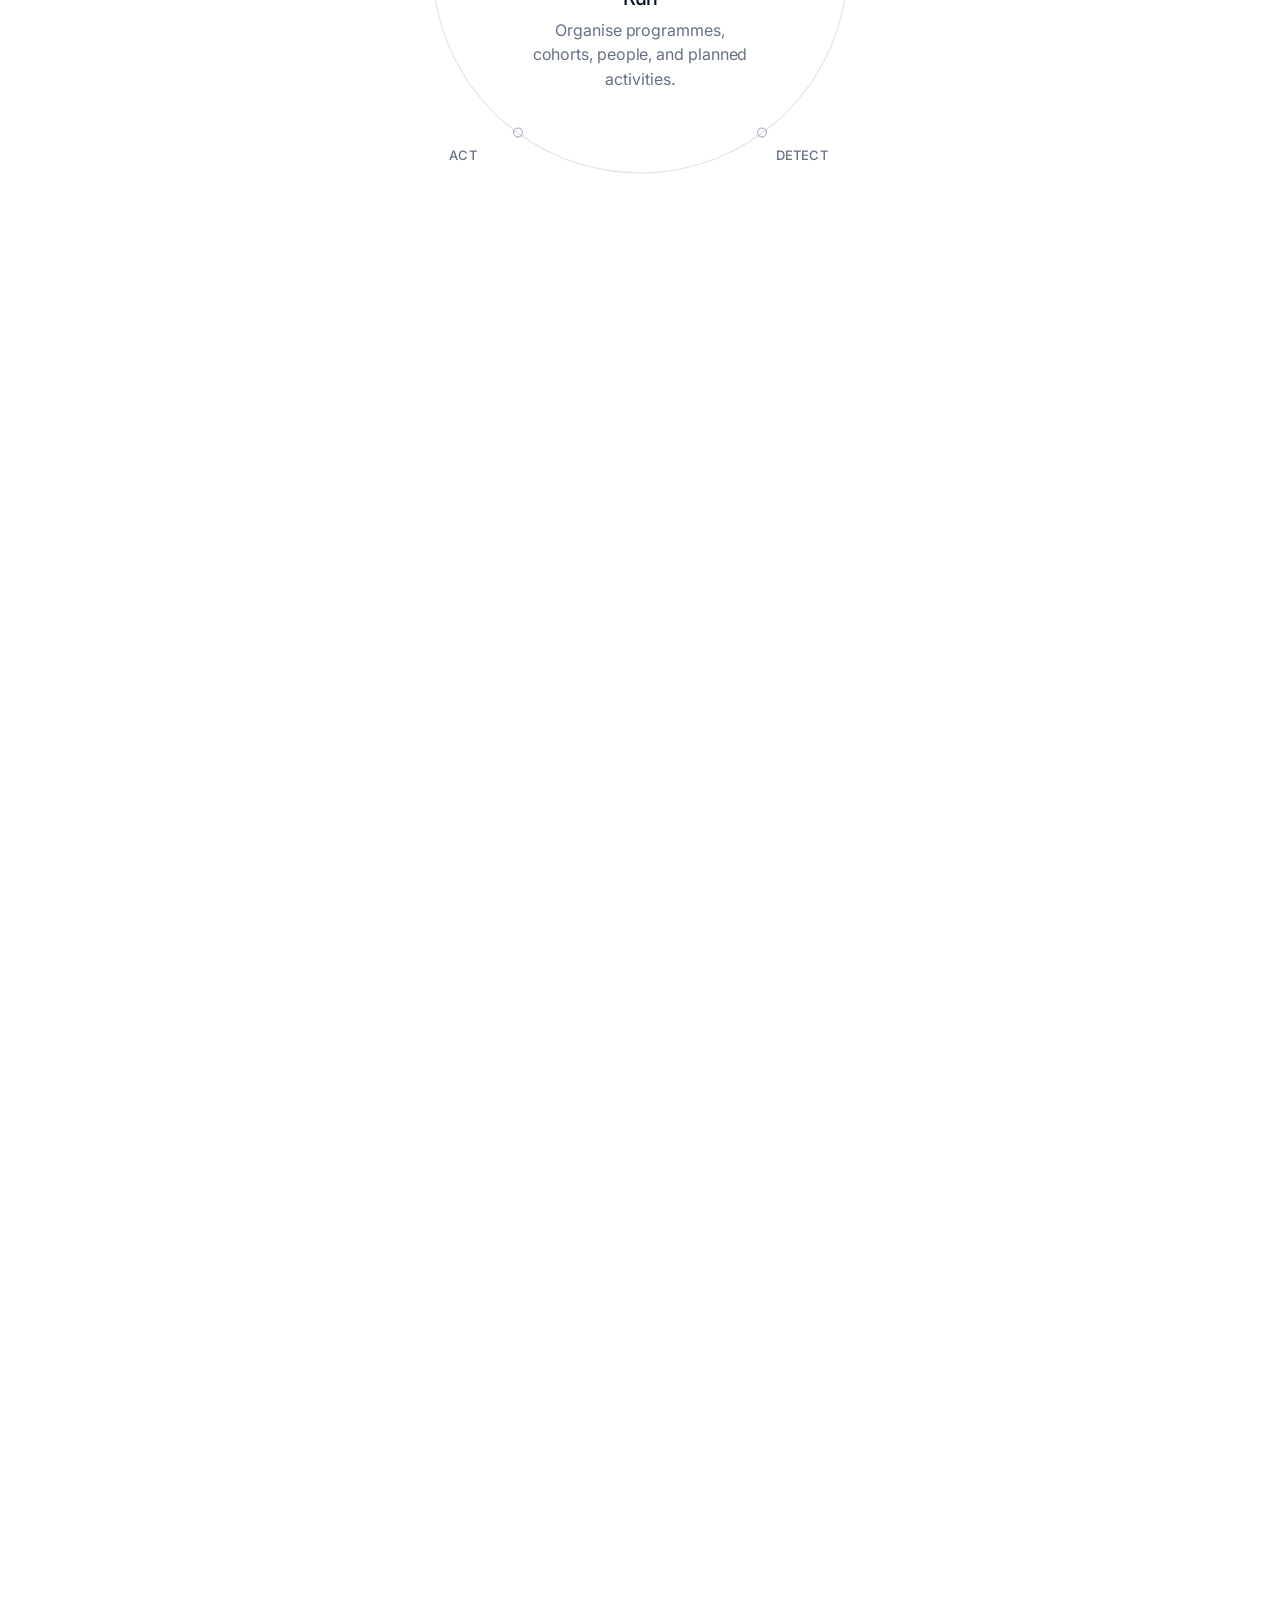
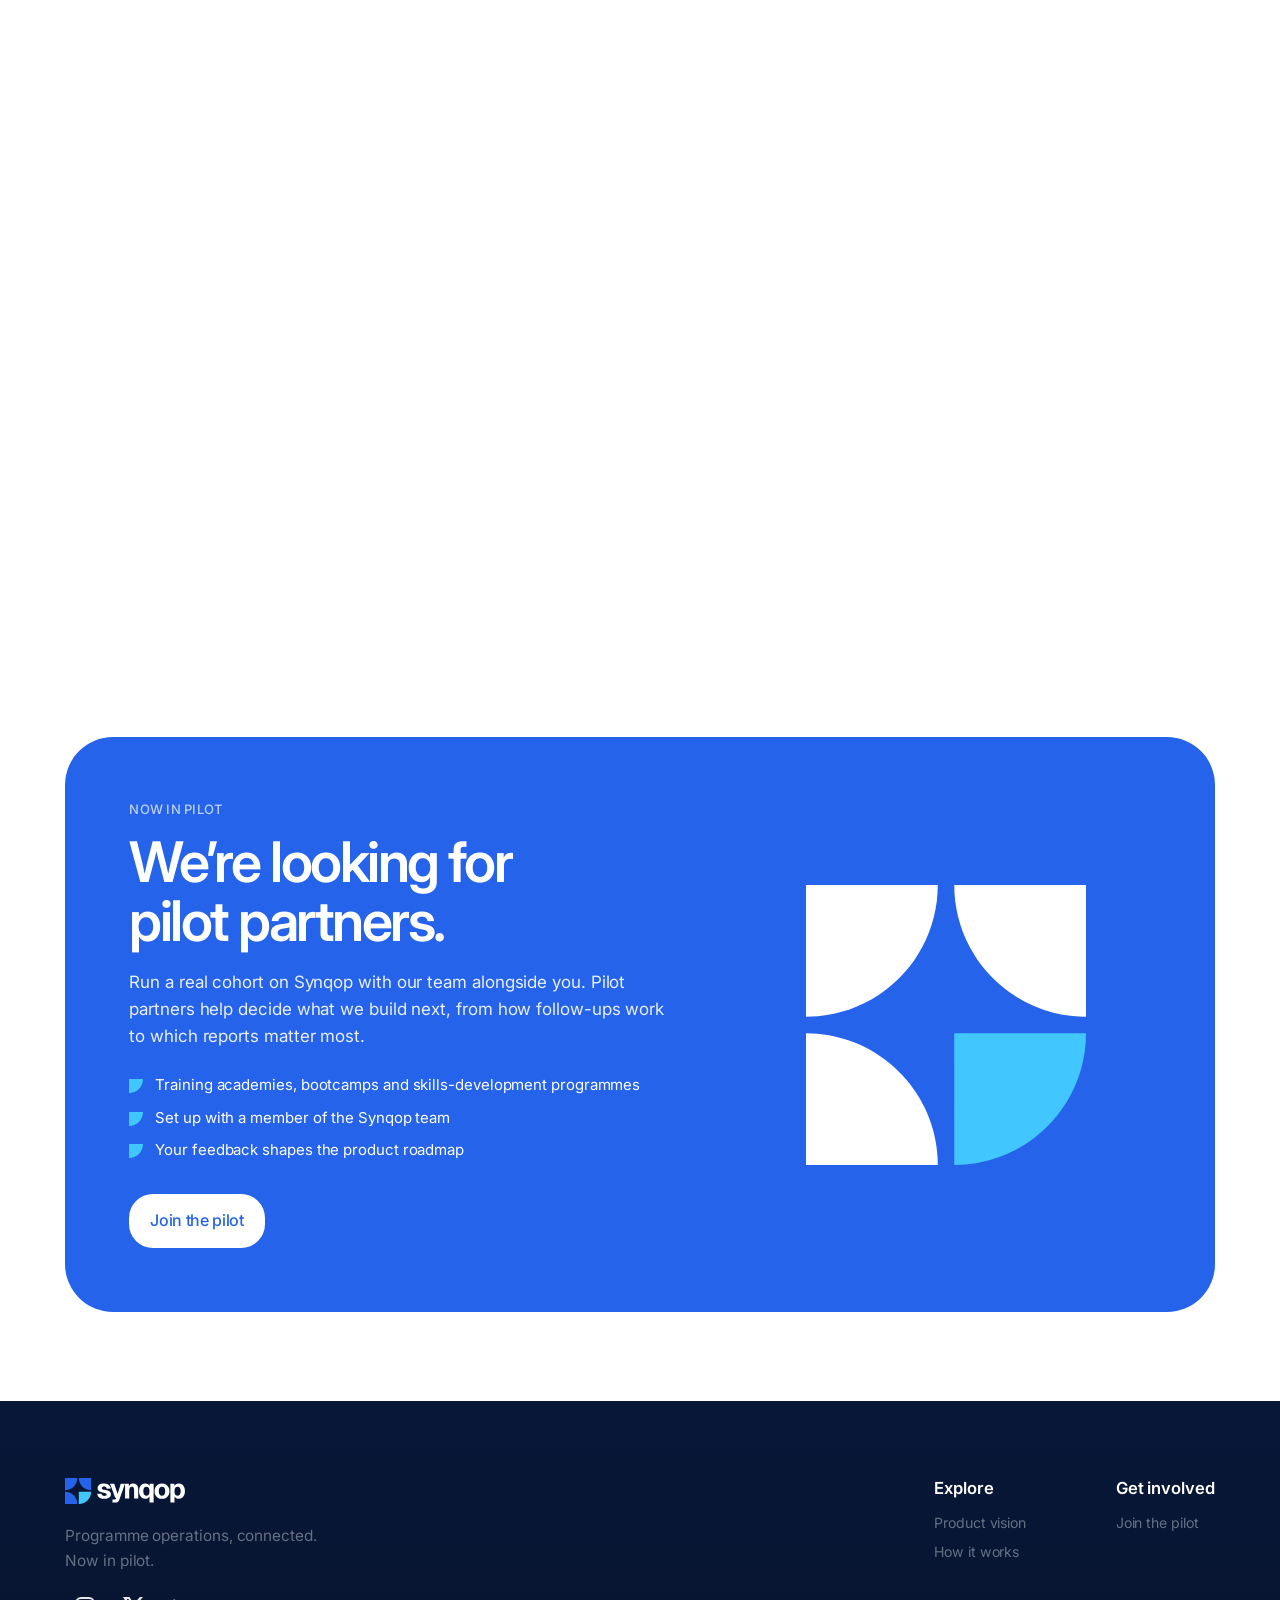
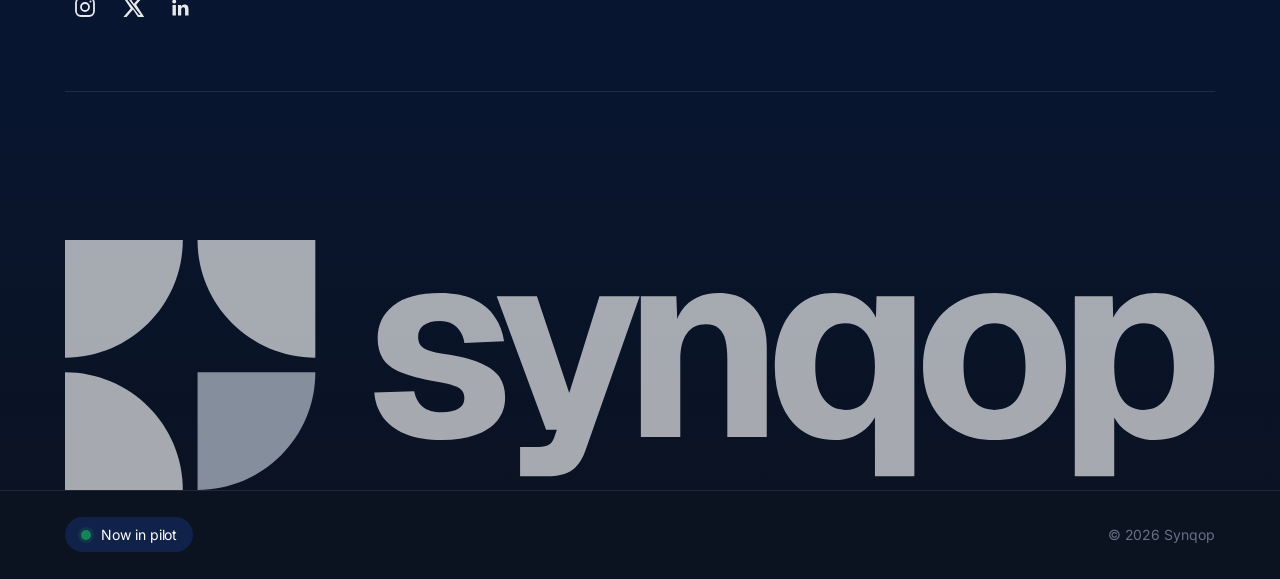
==== commit 7dab80f9: "Brand the Join the pilot form - Dark ink header with the petal band pattern from the Marketing Figma" ====
--- a/index.html
+++ b/index.html
@@ -426,74 +426,83 @@
     </main>
 
     <dialog class="pilot-dialog" id="join-pilot" aria-labelledby="pilot-dialog-title">
-      <form
-        class="interest-form"
-        id="interest-form"
-        action="https://formspree.io/f/meaelpwk"
-        method="POST"
-        aria-describedby="form-status"
-      >
-        <div class="form-heading">
-          <div>
-            <b id="pilot-dialog-title">Join the pilot</b>
-            <small>Tell us about your organisation. It takes less than a minute.</small>
-          </div>
-          <button class="pilot-dialog-close" type="button" data-close-pilot aria-label="Close">
-            <svg viewBox="0 0 24 24" aria-hidden="true" focusable="false"><path d="M6 6l12 12M18 6L6 18" /></svg>
+      <div class="pilot-dialog-card">
+        <header class="pilot-dialog-header">
+          <img
+            class="pilot-dialog-band"
+            src="src/assets/images/brand/petal-band.svg"
+            alt=""
+            width="1280"
+            height="160"
+          />
+          <div class="pilot-dialog-heading">
+            <button class="pilot-dialog-close" type="button" data-close-pilot aria-label="Close">
+              <svg viewBox="0 0 24 24" aria-hidden="true" focusable="false"><path d="M6 6l12 12M18 6L6 18" /></svg>
+            </button>
+            <h2 id="pilot-dialog-title">Join the pilot</h2>
+            <p>Tell us about your organisation. It takes less than a minute.</p>
+          </div>
+        </header>
+        <form
+          class="interest-form"
+          id="interest-form"
+          action="https://formspree.io/f/meaelpwk"
+          method="POST"
+          aria-describedby="form-status"
+        >
+          <input type="hidden" name="_subject" value="New Synqop pilot request" />
+          <label for="email">Work email</label>
+          <input
+            id="email"
+            name="email"
+            type="email"
+            autocomplete="email"
+            placeholder="you@organisation.com"
+            required
+            aria-describedby="email-error"
+          />
+          <span class="field-error" id="email-error"></span>
+          <label for="organisation">Organisation name</label>
+          <input
+            id="organisation"
+            name="organisation"
+            autocomplete="organization"
+            placeholder="Your organisation"
+            required
+            aria-describedby="org-error"
+          />
+          <span class="field-error" id="org-error"></span>
+          <button class="button form-submit" type="submit">
+            <span class="button-label-window">
+              <span class="button-label-stack">
+                <span class="button-label">Request to join</span>
+                <span class="button-label button-label-duplicate" aria-hidden="true">Request to join</span>
+              </span>
+            </span>
           </button>
-        </div>
-        <input type="hidden" name="_subject" value="New Synqop pilot request" />
-        <label for="email">Work email</label>
-        <input
-          id="email"
-          name="email"
-          type="email"
-          autocomplete="email"
-          placeholder="you@organisation.com"
-          required
-          aria-describedby="email-error"
-        />
-        <span class="field-error" id="email-error"></span>
-        <label for="organisation">Organisation name</label>
-        <input
-          id="organisation"
-          name="organisation"
-          autocomplete="organization"
-          placeholder="Your organisation"
-          required
-          aria-describedby="org-error"
-        />
-        <span class="field-error" id="org-error"></span>
-        <button class="button form-submit" type="submit">
-          <span class="button-label-window">
-            <span class="button-label-stack">
-              <span class="button-label">Request to join</span>
-              <span class="button-label button-label-duplicate" aria-hidden="true">Request to join</span>
-            </span>
-          </span>
-        </button>
-
-        <div class="form-consent">
-          <input
-            class="form-consent-checkbox"
-            id="consent"
-            name="consent"
-            type="checkbox"
-            value="agreed"
-            required
-          />
-          <label for="consent">
-            By checking this box, you agree to receive pilot programme updates
-            and communications from Synqop.
-          </label>
-        </div>
-        <div
-          id="form-status"
-          class="form-status"
-          role="status"
-          aria-live="polite"
-        ></div>
-      </form>
+
+          <div class="form-consent">
+            <input
+              class="form-consent-checkbox"
+              id="consent"
+              name="consent"
+              type="checkbox"
+              value="agreed"
+              required
+            />
+            <label for="consent">
+              By checking this box, you agree to receive pilot programme updates
+              and communications from Synqop.
+            </label>
+          </div>
+          <div
+            id="form-status"
+            class="form-status"
+            role="status"
+            aria-live="polite"
+          ></div>
+        </form>
+      </div>
     </dialog>
 
     <footer class="site-footer" id="footer">
--- a/src/styles/styles.css
+++ b/src/styles/styles.css
@@ -475,9 +475,11 @@
   margin-bottom: 8px;
 }
 
-.section-heading h2 span, 
-.workflow-intro h2 span,
-
+.section-heading h2 span,
+.workflow-intro h2 span {
+    color: #69758c;
+    font-style: italic;
+}
 
 .section-heading > p:last-child {
     max-width: 520px;
@@ -1694,7 +1696,7 @@
 
 /* Pilot call to action */
 .pilot-section {
-  padding: clamp(56px, 7vw, 96px) 0 0;
+  padding: clamp(56px, 7vw, 96px) 0;
   background: var(--bg);
 }
 .pilot-band {
@@ -1798,7 +1800,7 @@
 
 /* Join the pilot dialog */
 .pilot-dialog {
-  width: min(520px, calc(100% - 32px));
+  width: min(560px, calc(100% - 32px));
   max-width: none;
   max-height: calc(100dvh - 48px);
   margin: auto;
@@ -1810,43 +1812,66 @@
   overflow: visible;
 }
 .pilot-dialog::backdrop {
-  background: rgba(14, 19, 26, 0.56);
+  background: rgba(14, 19, 26, 0.6);
   backdrop-filter: blur(2px);
 }
-.pilot-dialog .interest-form {
+.pilot-dialog-card {
   max-height: calc(100dvh - 48px);
   overflow-y: auto;
+  overscroll-behavior: contain;
   background: var(--white);
   border-radius: var(--radius-lg);
-  box-shadow: 0 30px 80px rgba(14, 19, 26, 0.28);
-}
-.pilot-dialog .form-heading {
-  align-items: flex-start;
-  justify-content: space-between;
-}
-.pilot-dialog .form-heading > div {
-  display: grid;
-  gap: 6px;
+  box-shadow: 0 30px 80px rgba(14, 19, 26, 0.32);
+}
+.pilot-dialog-header {
+  position: relative;
+  background: #0e131a;
+  color: var(--white);
+}
+.pilot-dialog-band {
+  display: block;
+  width: 100%;
+  height: auto;
+}
+.pilot-dialog-heading {
+  position: relative;
+  padding: 32px clamp(24px, 4.5vw, 40px) 36px;
+}
+.pilot-dialog-heading h2 {
+  margin: 0 48px 8px 0;
+  color: var(--white);
+  font-size: clamp(28px, 3vw, 34px);
+  font-weight: var(--font-weight-semibold);
+  line-height: 1.1;
+  letter-spacing: var(--letter-spacing-section);
+}
+.pilot-dialog-heading p {
+  margin: 0;
+  color: #cbd5e1;
+  font-size: 15px;
+  line-height: 1.5;
 }
 .pilot-dialog-close {
-  flex: none;
+  position: absolute;
+  top: 24px;
+  right: 20px;
+  z-index: 1;
   display: grid;
   place-items: center;
   width: 40px;
   height: 40px;
-  margin: -6px -8px 0 0;
   border: 0;
   border-radius: 50%;
-  background: transparent;
-  color: var(--muted);
+  background: #0e131a;
+  color: var(--white);
   cursor: pointer;
+  transition: background 160ms ease;
 }
 .pilot-dialog-close:hover {
-  background: var(--color-neutral);
-  color: var(--ink);
+  background: #242e3c;
 }
 .pilot-dialog-close:focus-visible {
-  outline: 2px solid var(--color-primary);
+  outline: 2px solid #41c7fd;
   outline-offset: 2px;
 }
 .pilot-dialog-close svg {
@@ -1857,6 +1882,17 @@
   stroke-width: 2;
   stroke-linecap: round;
 }
+.pilot-dialog .interest-form {
+  max-width: none;
+  margin: 0;
+  padding: 32px clamp(24px, 4.5vw, 40px) 36px;
+  background: var(--white);
+  border-radius: 0;
+  box-shadow: none;
+}
+.pilot-dialog .interest-form label:first-of-type {
+  margin-top: 0;
+}
 .pilot-dialog .form-submit {
   width: 100%;
 }
@@ -1897,25 +1933,24 @@
     width: 100%;
     max-height: calc(100dvh - 24px);
     margin: auto 0 0;
-    border-radius: 28px 28px 0 0;
+    border-radius: 24px 24px 0 0;
+  }
+  .pilot-dialog-card {
+    max-height: calc(100dvh - 24px);
+    border-radius: 24px 24px 0 0;
+  }
+  .pilot-dialog-heading {
+    padding: 24px 20px 28px;
+  }
+  .pilot-dialog-heading h2 {
+    font-size: 26px;
   }
   .pilot-dialog .interest-form {
-    max-width: none;
-    max-height: calc(100dvh - 24px);
-    padding: 12px 20px calc(24px + env(safe-area-inset-bottom));
-    border-radius: 28px 28px 0 0;
-  }
-  .pilot-dialog .interest-form::before {
-    content: "";
-    display: block;
-    width: 40px;
-    height: 4px;
-    margin: 0 auto 20px;
-    border-radius: 2px;
-    background: var(--border);
-  }
-  .pilot-dialog .form-heading {
-    margin-bottom: 16px;
+    padding: 24px 20px calc(24px + env(safe-area-inset-bottom));
+  }
+  .pilot-dialog-close {
+    top: 16px;
+    right: 12px;
   }
 }
 @media (max-width: 680px) and (prefers-reduced-motion: no-preference) {
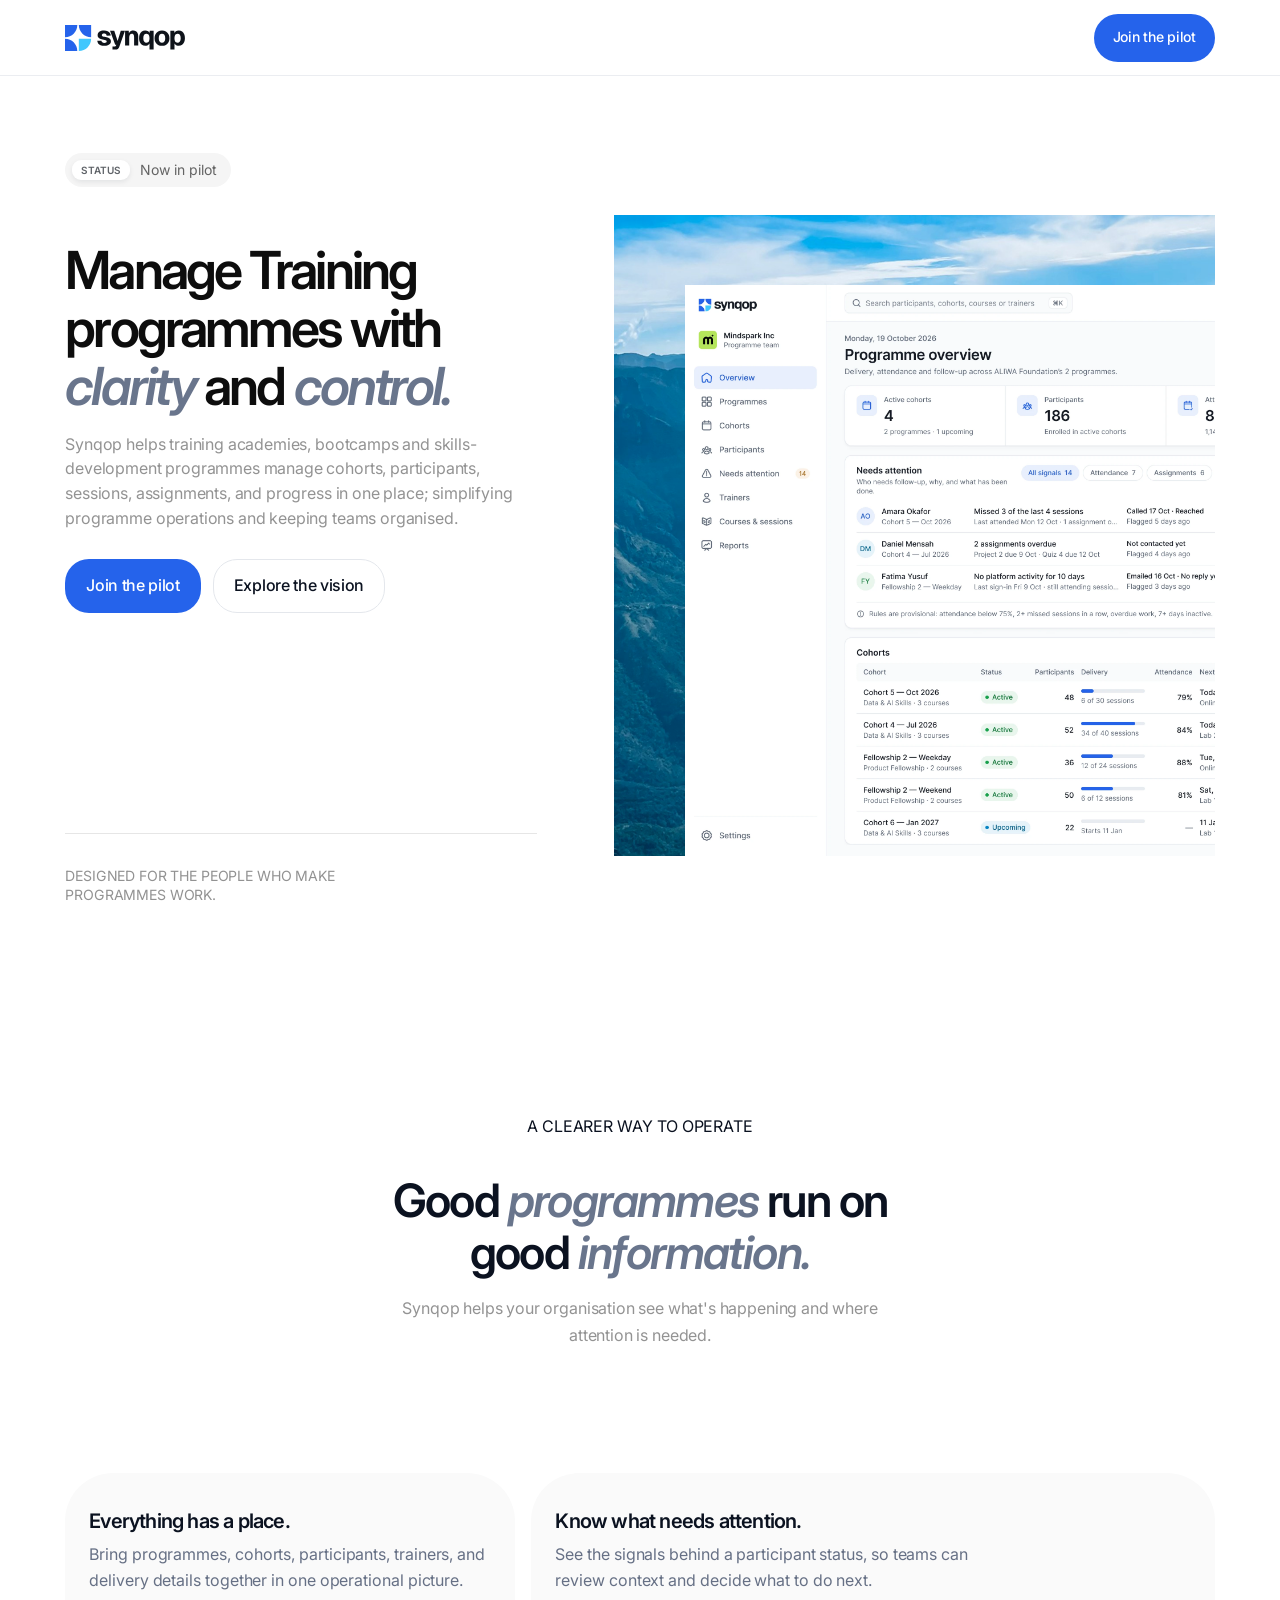
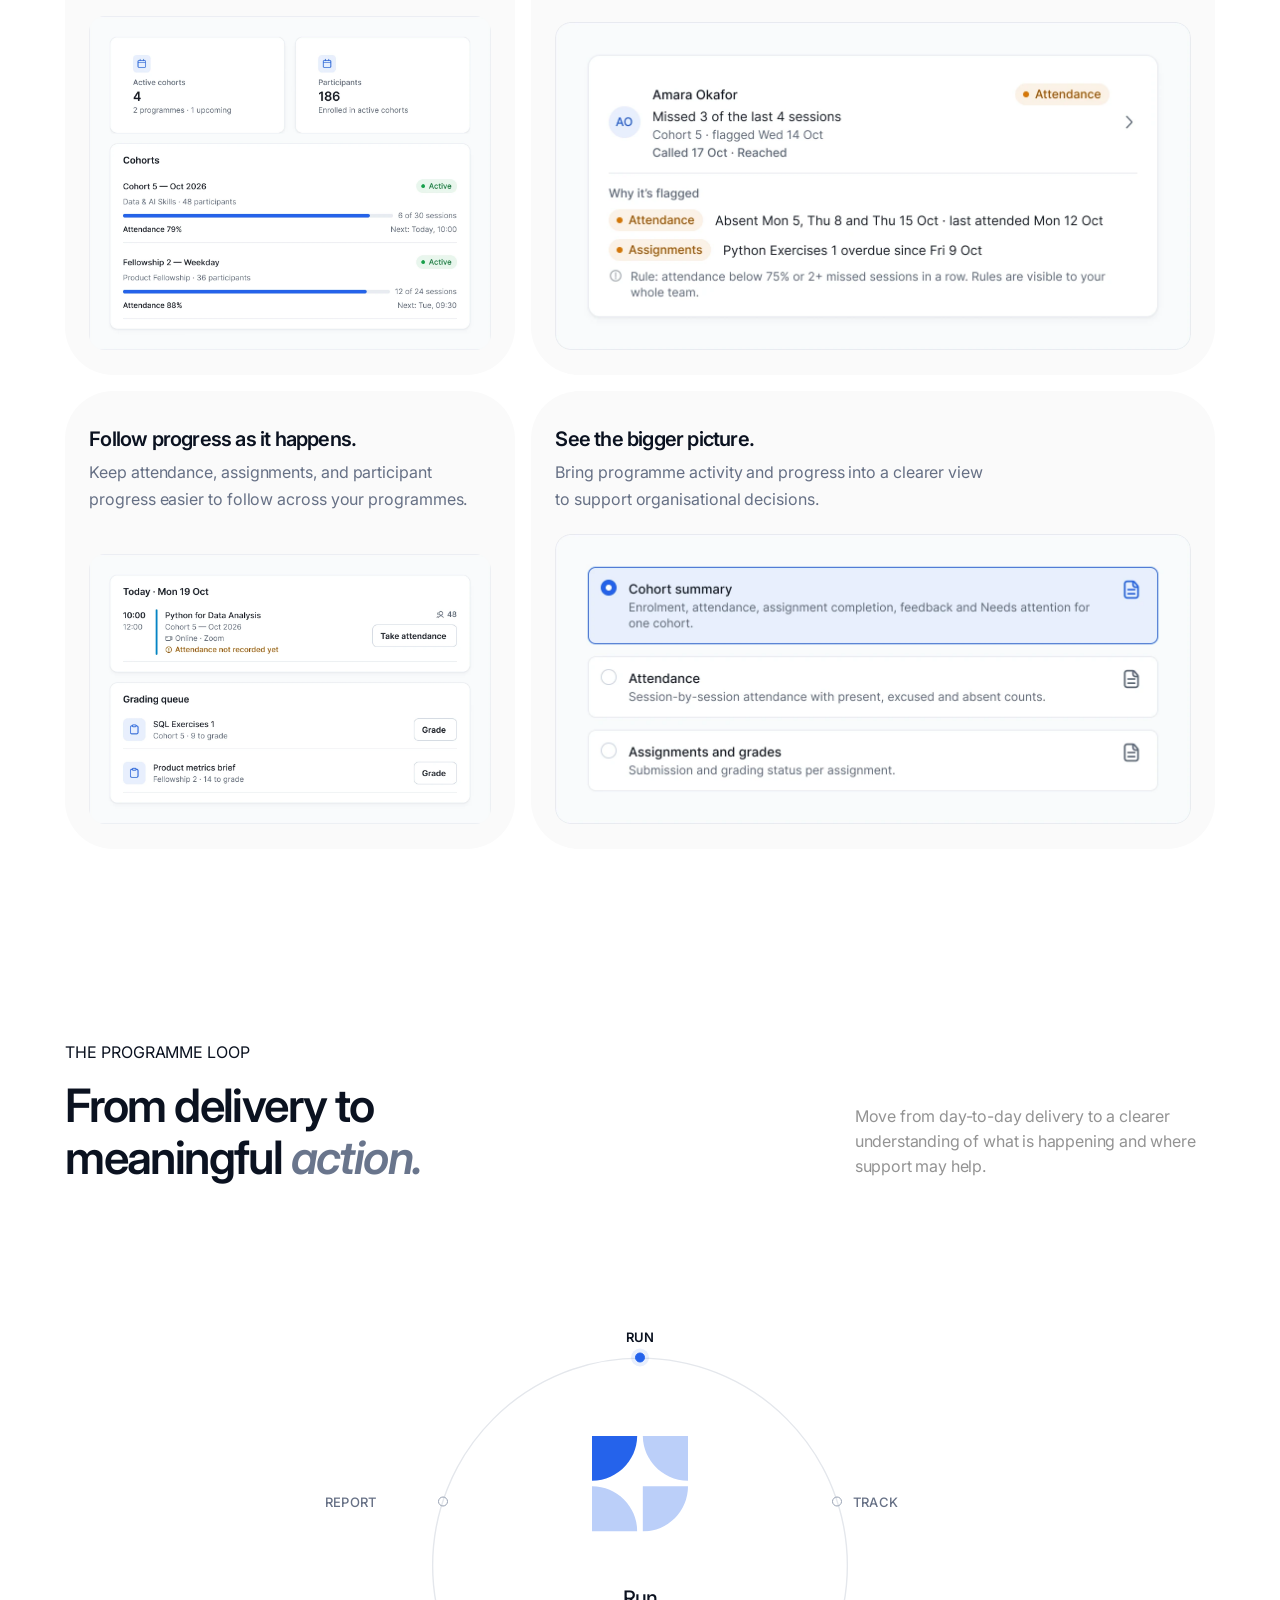
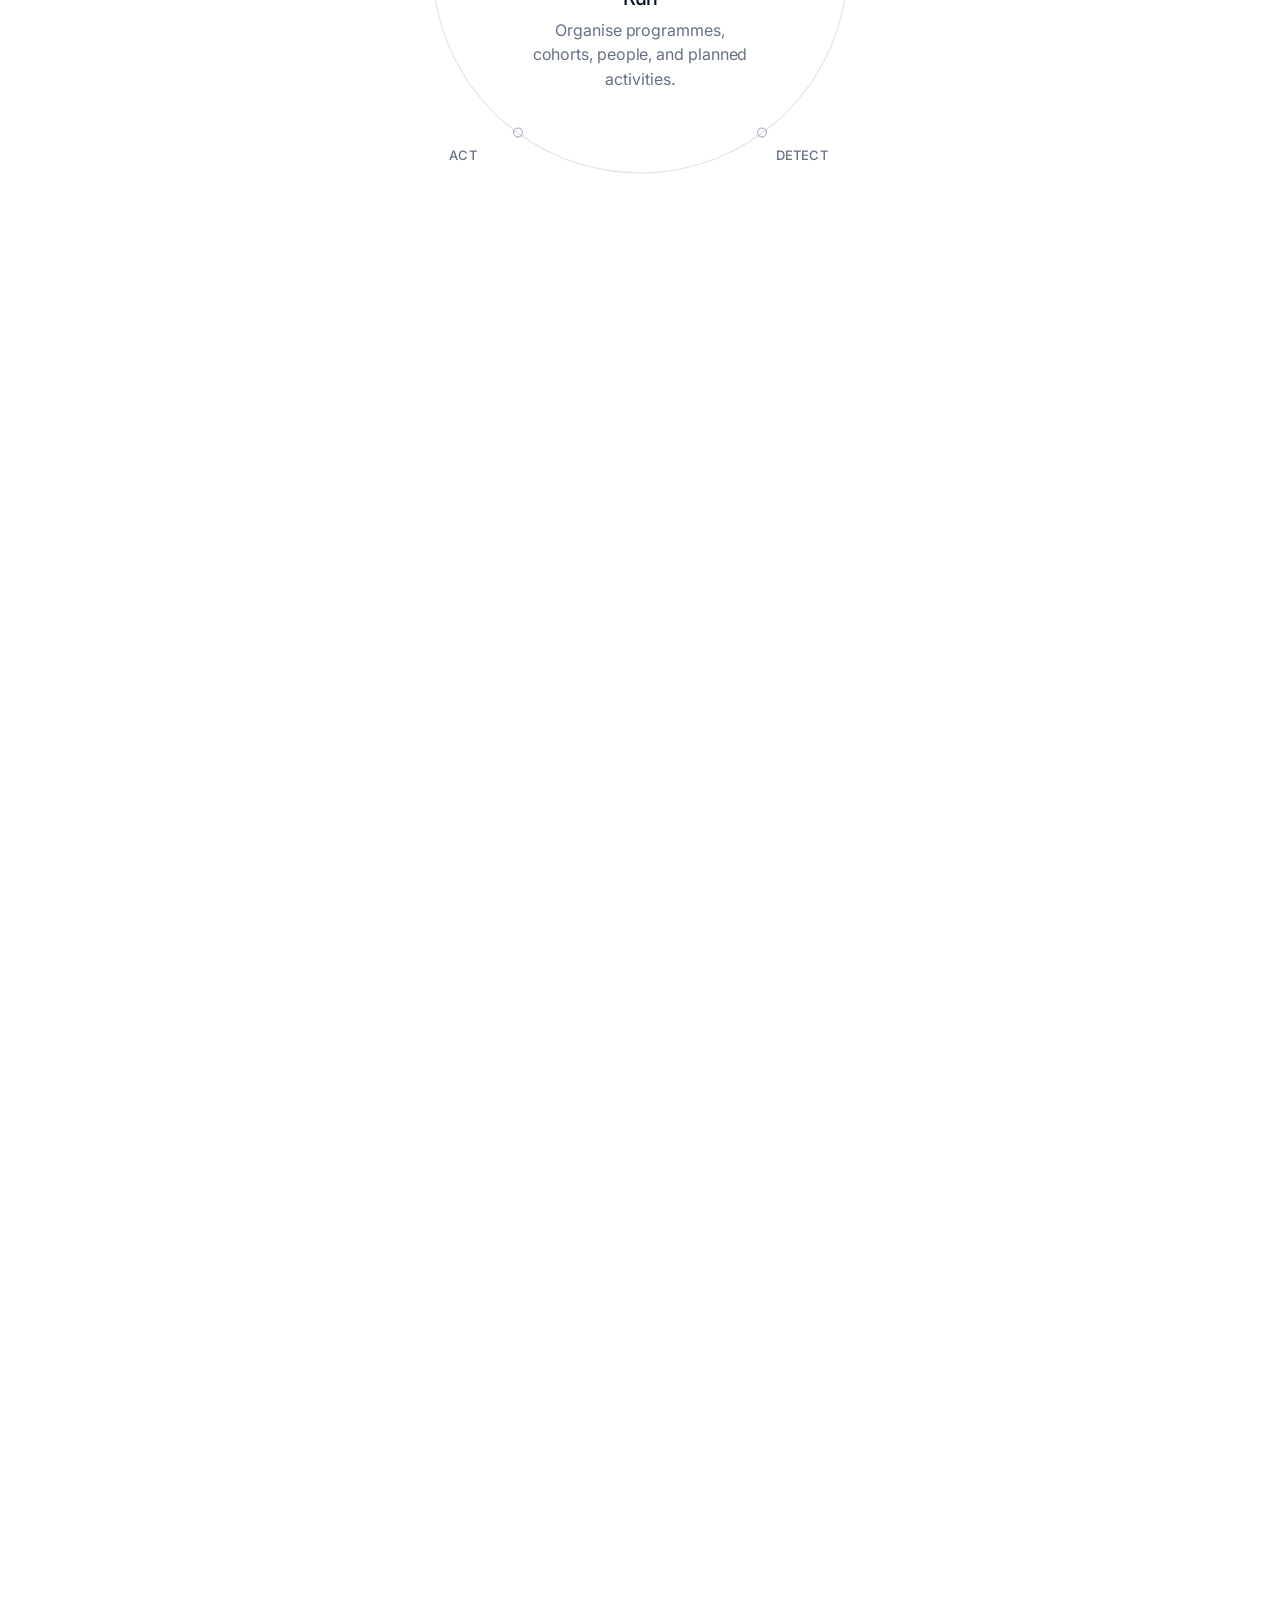
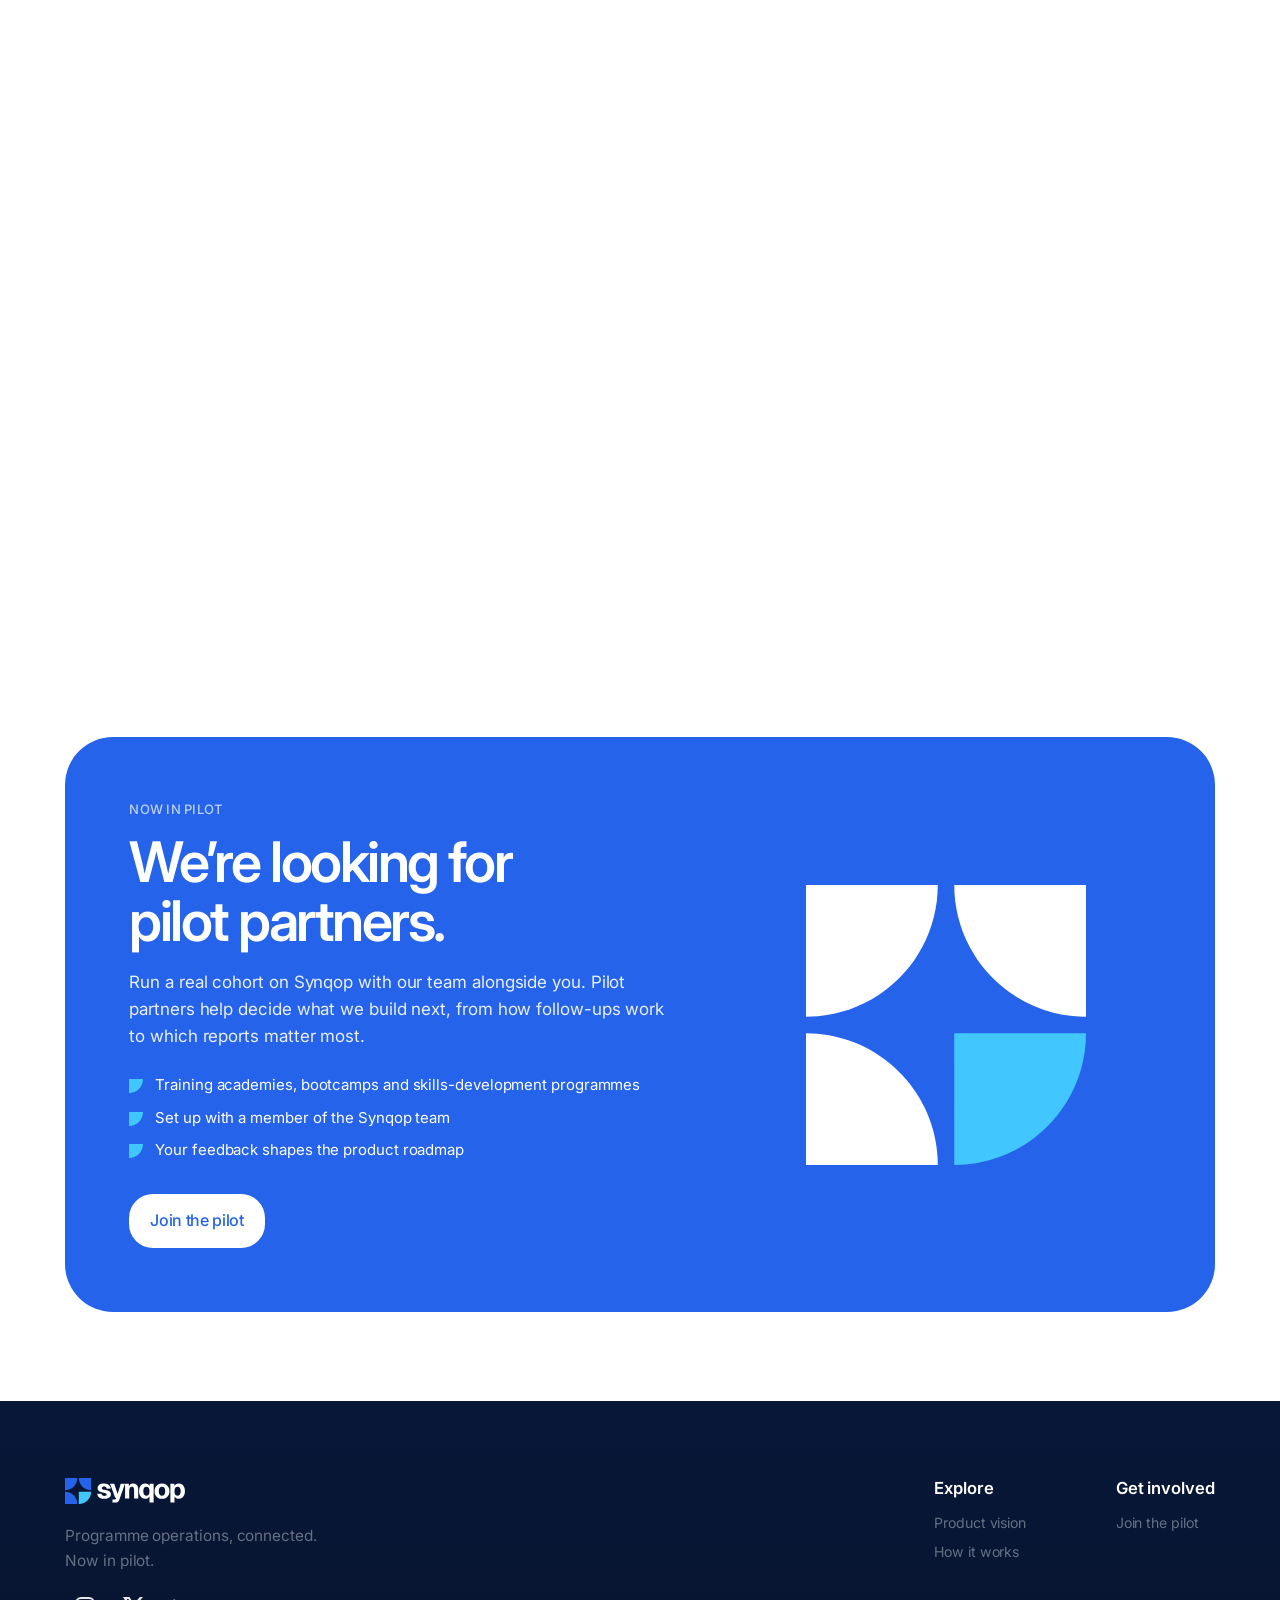
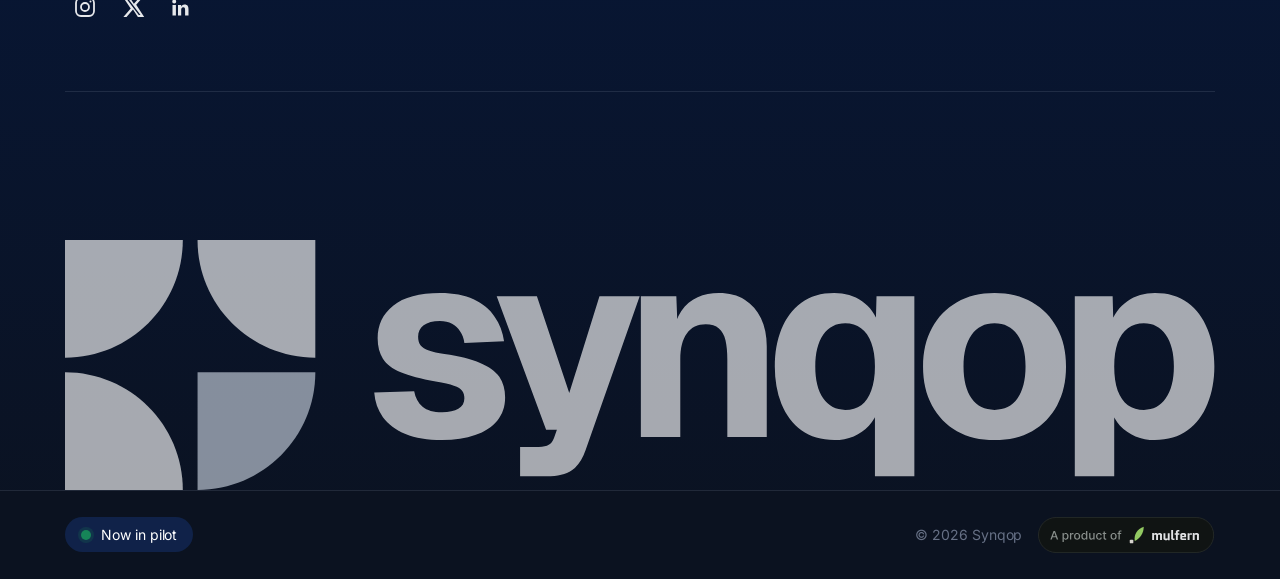
==== commit e05b1a22: "Add 'A product of Mulfern' badge to the footer - Badge exported from the Mulfern Logo Figma file (Th" ====
--- a/index.html
+++ b/index.html
@@ -577,7 +577,12 @@
         <div class="footer-bottom">
           <div class="container footer-bottom-inner">
             <span class="footer-status"><i aria-hidden="true"></i>Now in pilot</span>
-            <span class="footer-copyright">© <span id="year">2026</span> Synqop</span>
+            <div class="footer-legal">
+              <span class="footer-copyright">© <span id="year">2026</span> Synqop</span>
+              <a class="mulfern-badge" href="https://mulfern.com" target="_blank" rel="noopener">
+                <img src="src/assets/images/mulfern-badge.svg" alt="A product of Mulfern" width="191" height="39" loading="lazy" />
+              </a>
+            </div>
           </div>
         </div>
       </div>
--- a/src/styles/styles.css
+++ b/src/styles/styles.css
@@ -941,6 +941,31 @@
   color: var(--color-white);
   white-space: nowrap;
 }
+.footer-legal {
+  display: inline-flex;
+  align-items: center;
+  flex-wrap: wrap;
+  gap: 16px;
+}
+.mulfern-badge {
+  display: inline-flex;
+  border-radius: 999px;
+  opacity: 0.88;
+  transition: opacity 160ms ease, transform 160ms var(--ease);
+}
+.mulfern-badge:hover {
+  opacity: 1;
+  transform: translateY(-1px);
+}
+.mulfern-badge:focus-visible {
+  outline: 2px solid var(--color-gradient-secondary);
+  outline-offset: 3px;
+}
+.mulfern-badge img {
+  display: block;
+  width: auto;
+  height: 36px;
+}
 .footer-status i {
   width: 10px;
   height: 10px;
@@ -1367,6 +1392,12 @@
   .footer-status {
     gap: 8px;
     padding: 8px 12px;
+  }
+  .footer-legal {
+    gap: 12px;
+  }
+  .mulfern-badge img {
+    height: 32px;
   }
 }
 @media (prefers-reduced-motion: reduce) {
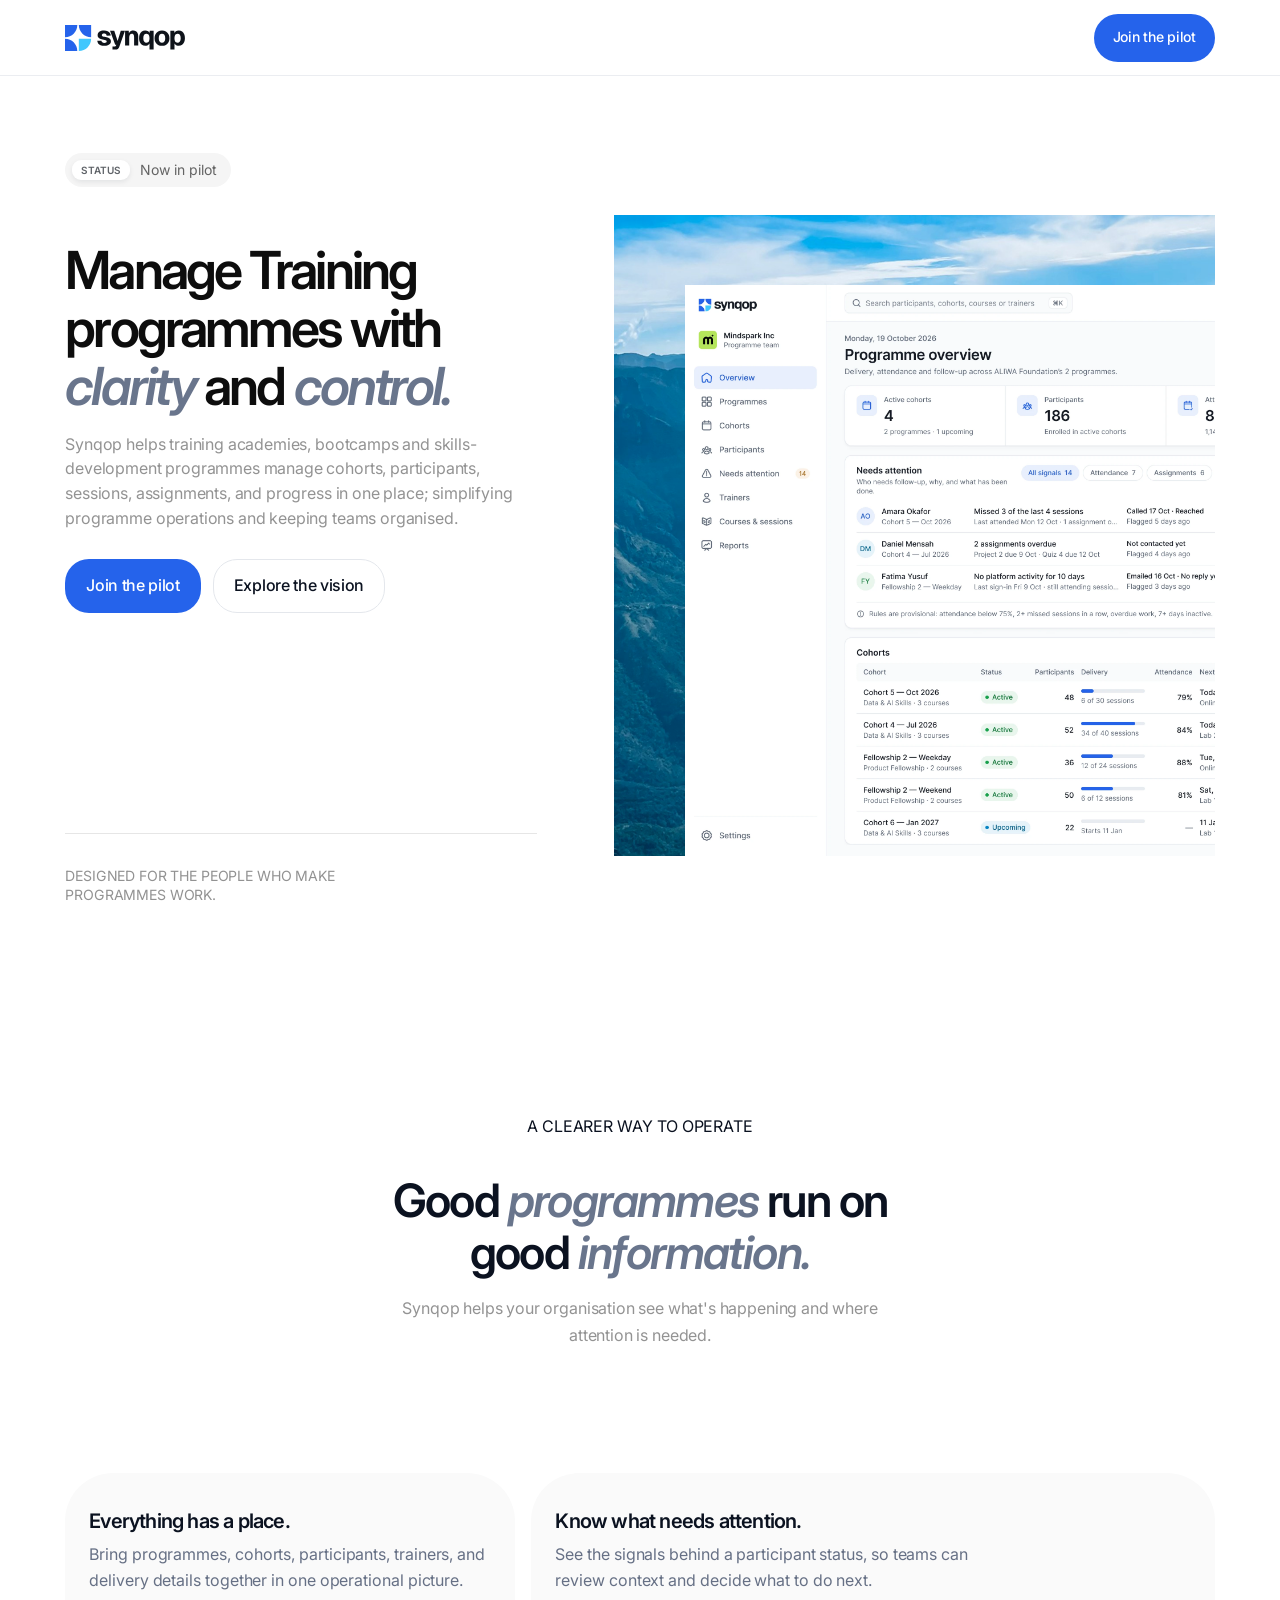
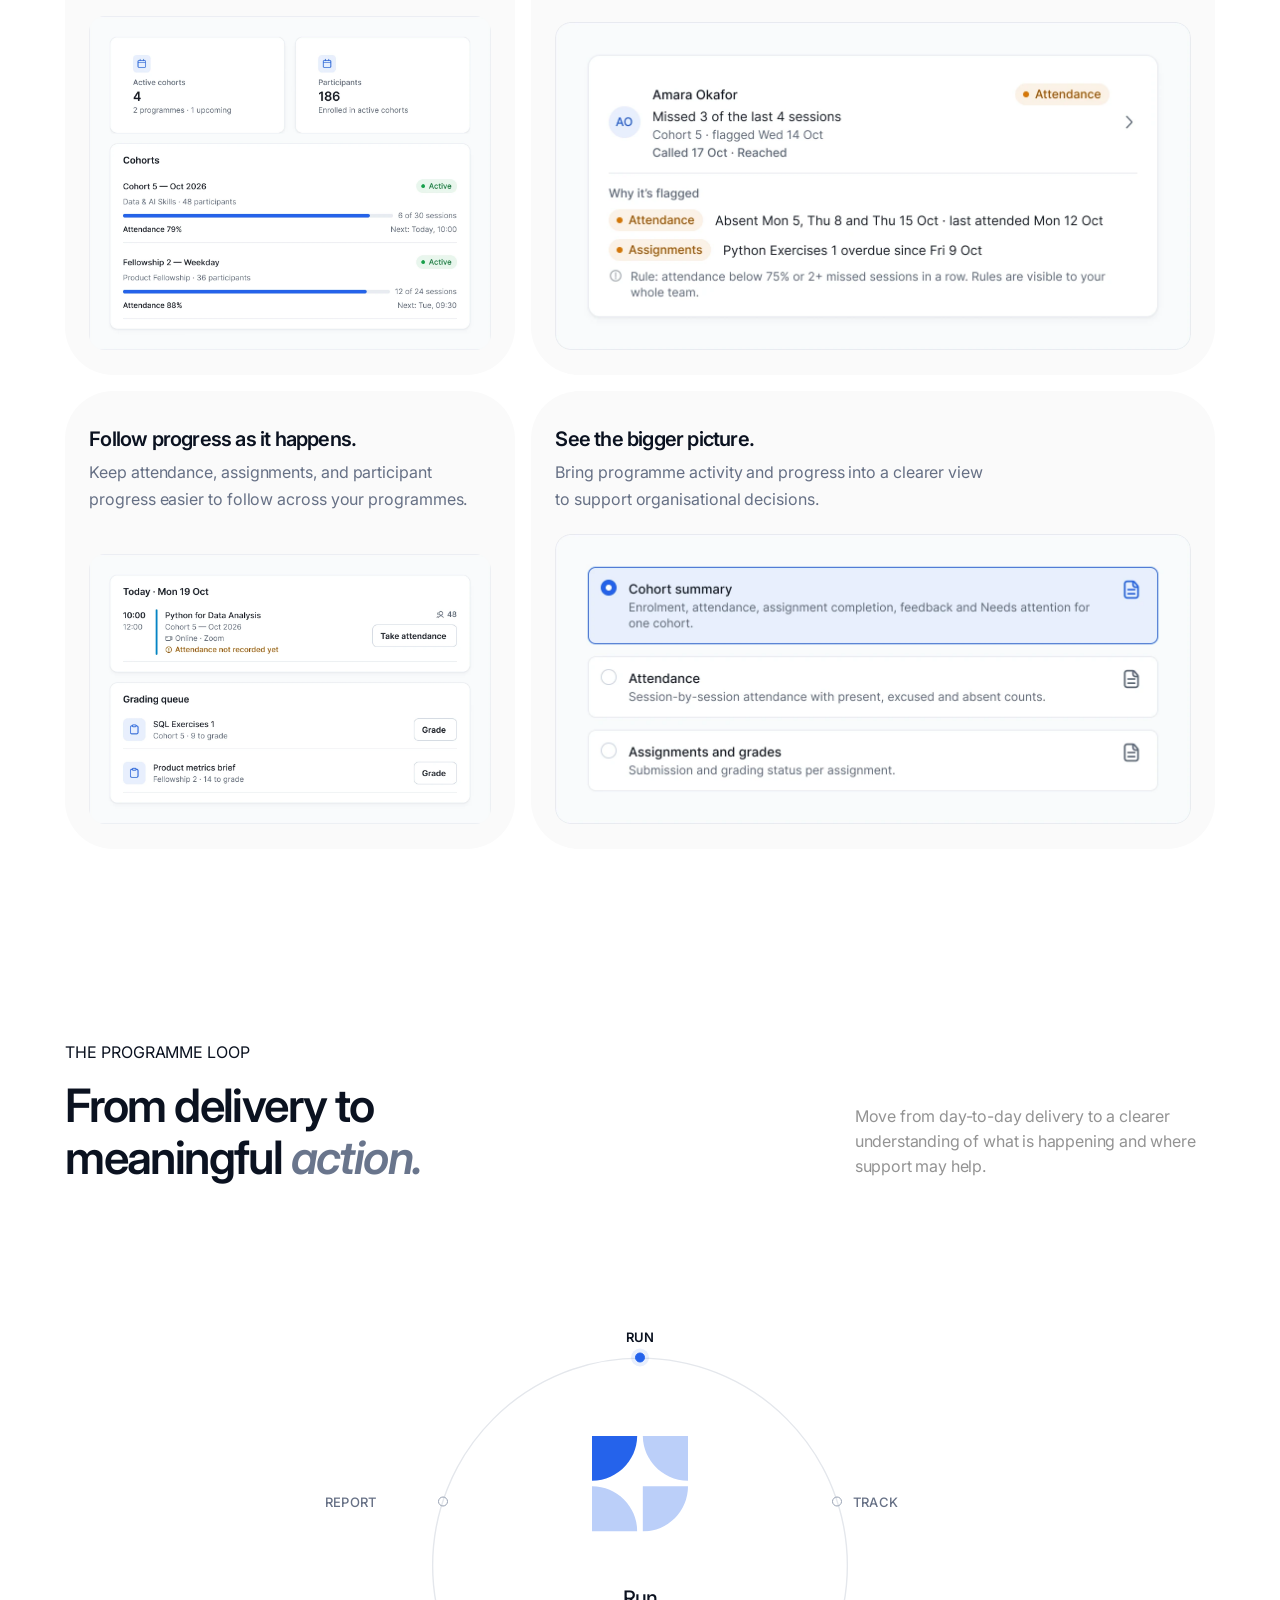
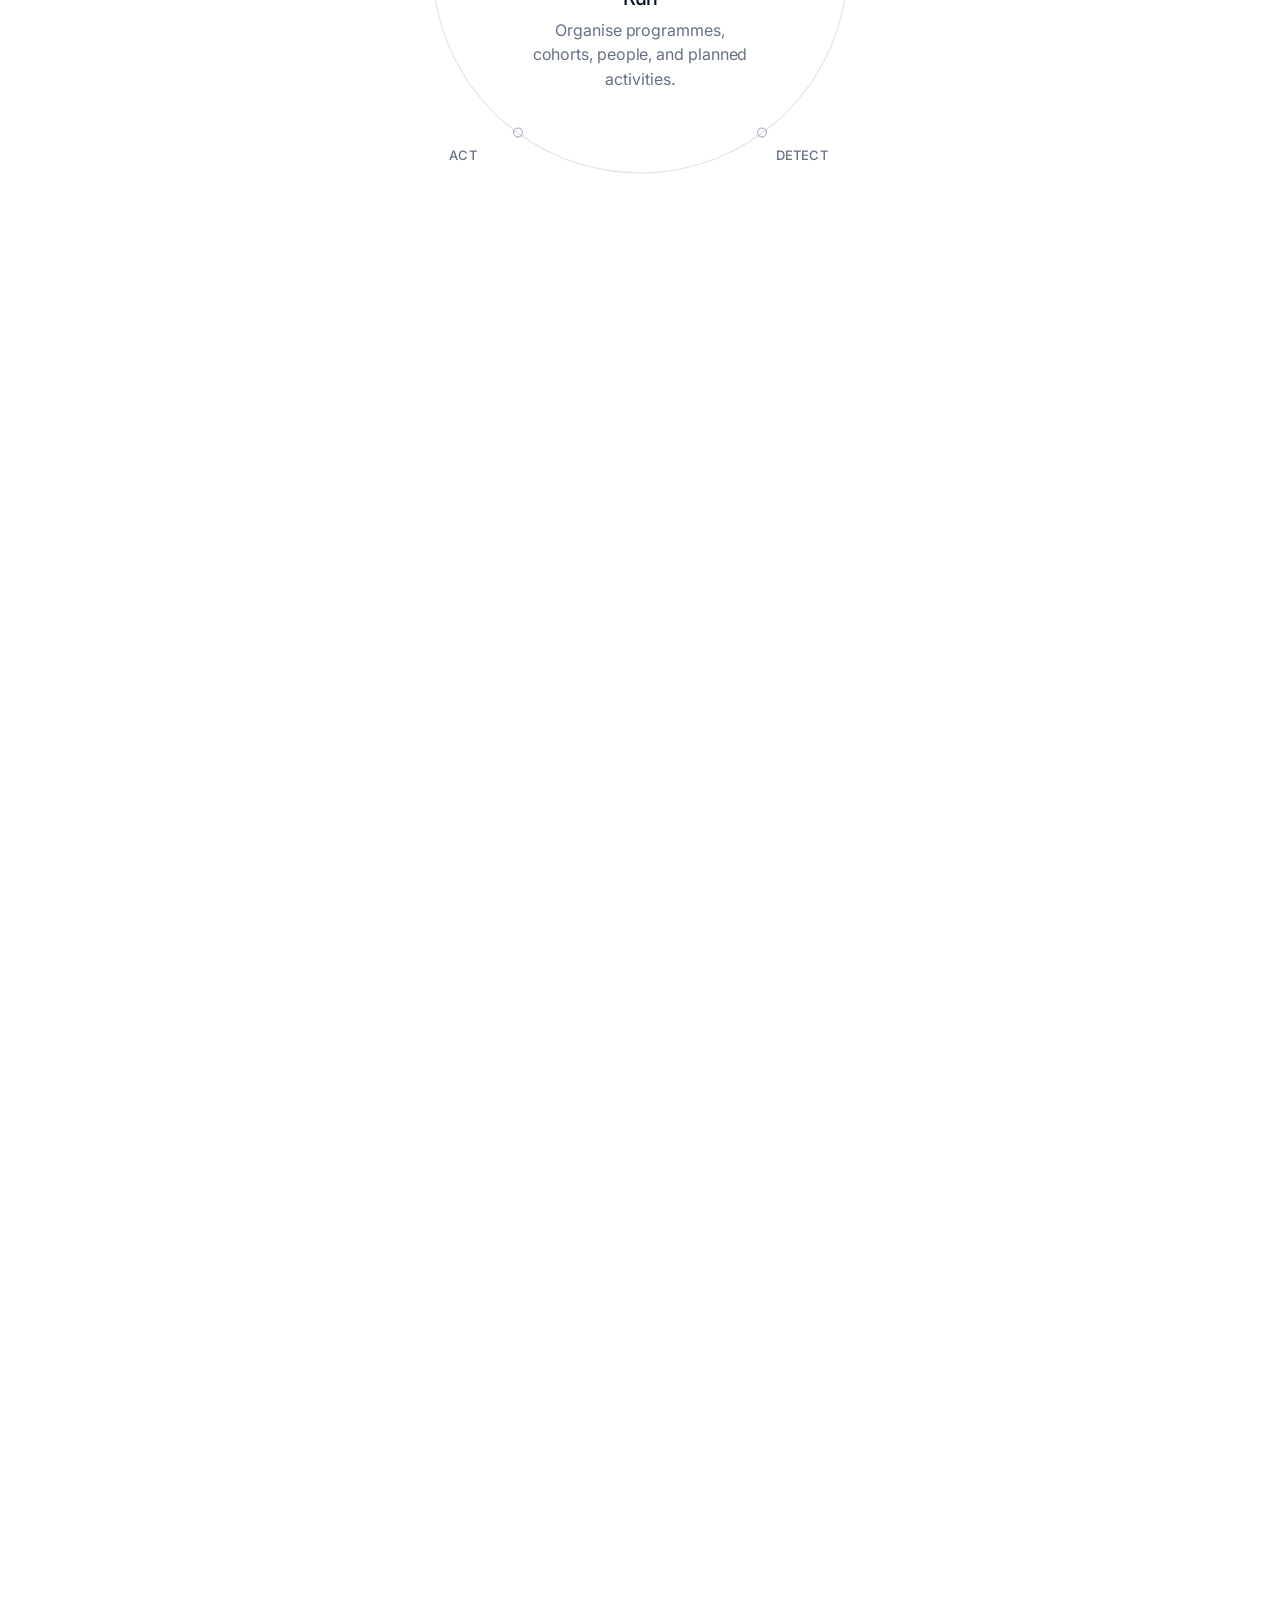
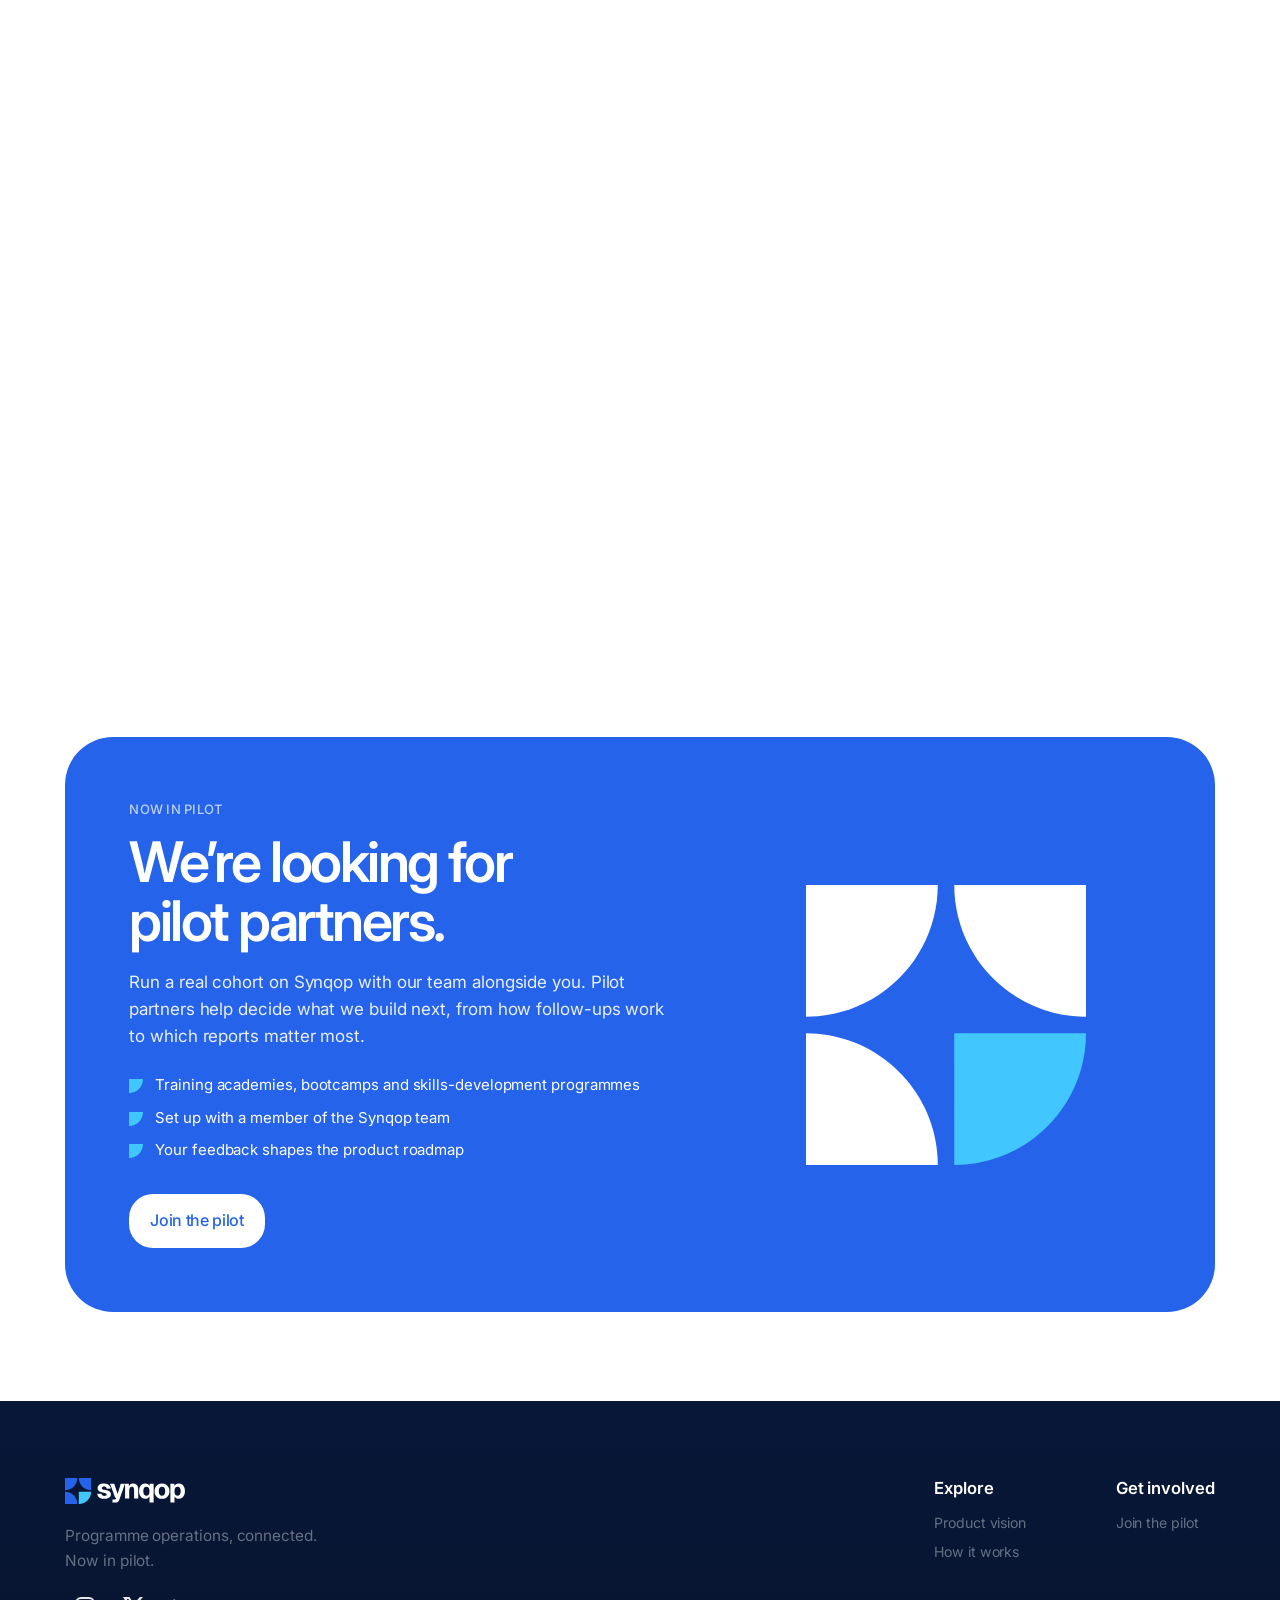
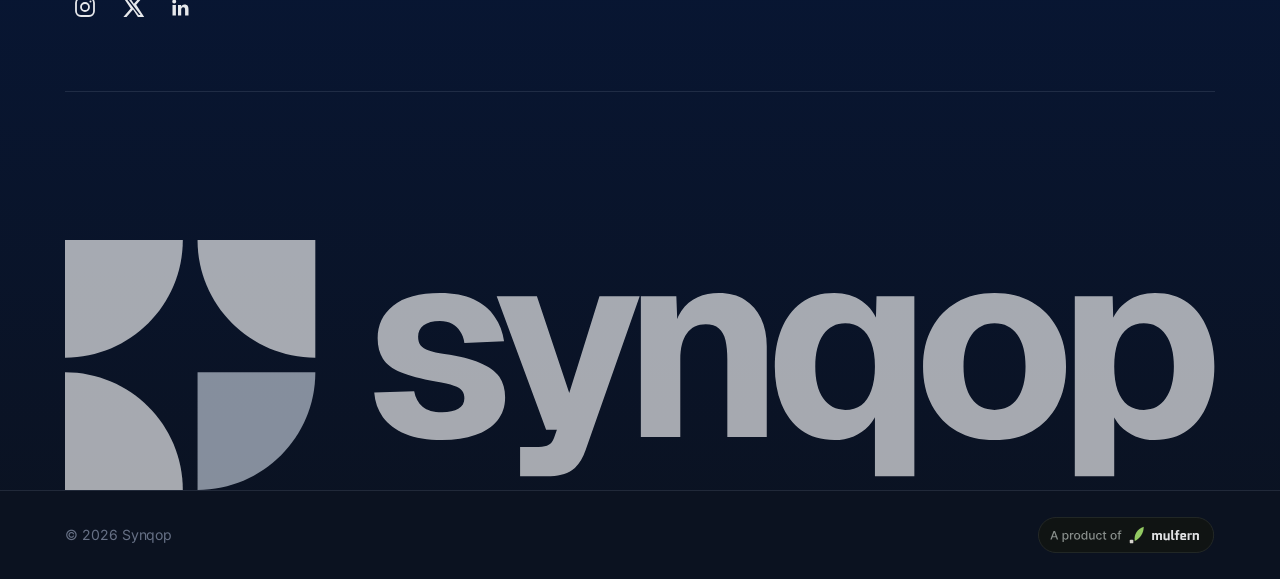
==== commit 3907a73b: "Footer bottom row: copyright left, Mulfern badge right - Comment out the Now in pilot status pill in" ====
--- a/index.html
+++ b/index.html
@@ -576,13 +576,13 @@
         </div>
         <div class="footer-bottom">
           <div class="container footer-bottom-inner">
+            <!-- Hidden for now: footer status pill
             <span class="footer-status"><i aria-hidden="true"></i>Now in pilot</span>
-            <div class="footer-legal">
-              <span class="footer-copyright">© <span id="year">2026</span> Synqop</span>
-              <a class="mulfern-badge" href="https://mulfern.com" target="_blank" rel="noopener">
-                <img src="src/assets/images/mulfern-badge.svg" alt="A product of Mulfern" width="191" height="39" loading="lazy" />
-              </a>
-            </div>
+            -->
+            <span class="footer-copyright">© <span id="year">2026</span> Synqop</span>
+            <a class="mulfern-badge" href="https://mulfern.com" target="_blank" rel="noopener">
+              <img src="src/assets/images/mulfern-badge.svg" alt="A product of Mulfern" width="191" height="39" loading="lazy" />
+            </a>
           </div>
         </div>
       </div>
--- a/src/styles/styles.css
+++ b/src/styles/styles.css
@@ -941,12 +941,6 @@
   color: var(--color-white);
   white-space: nowrap;
 }
-.footer-legal {
-  display: inline-flex;
-  align-items: center;
-  flex-wrap: wrap;
-  gap: 16px;
-}
 .mulfern-badge {
   display: inline-flex;
   border-radius: 999px;
@@ -1392,9 +1386,6 @@
   .footer-status {
     gap: 8px;
     padding: 8px 12px;
-  }
-  .footer-legal {
-    gap: 12px;
   }
   .mulfern-badge img {
     height: 32px;
